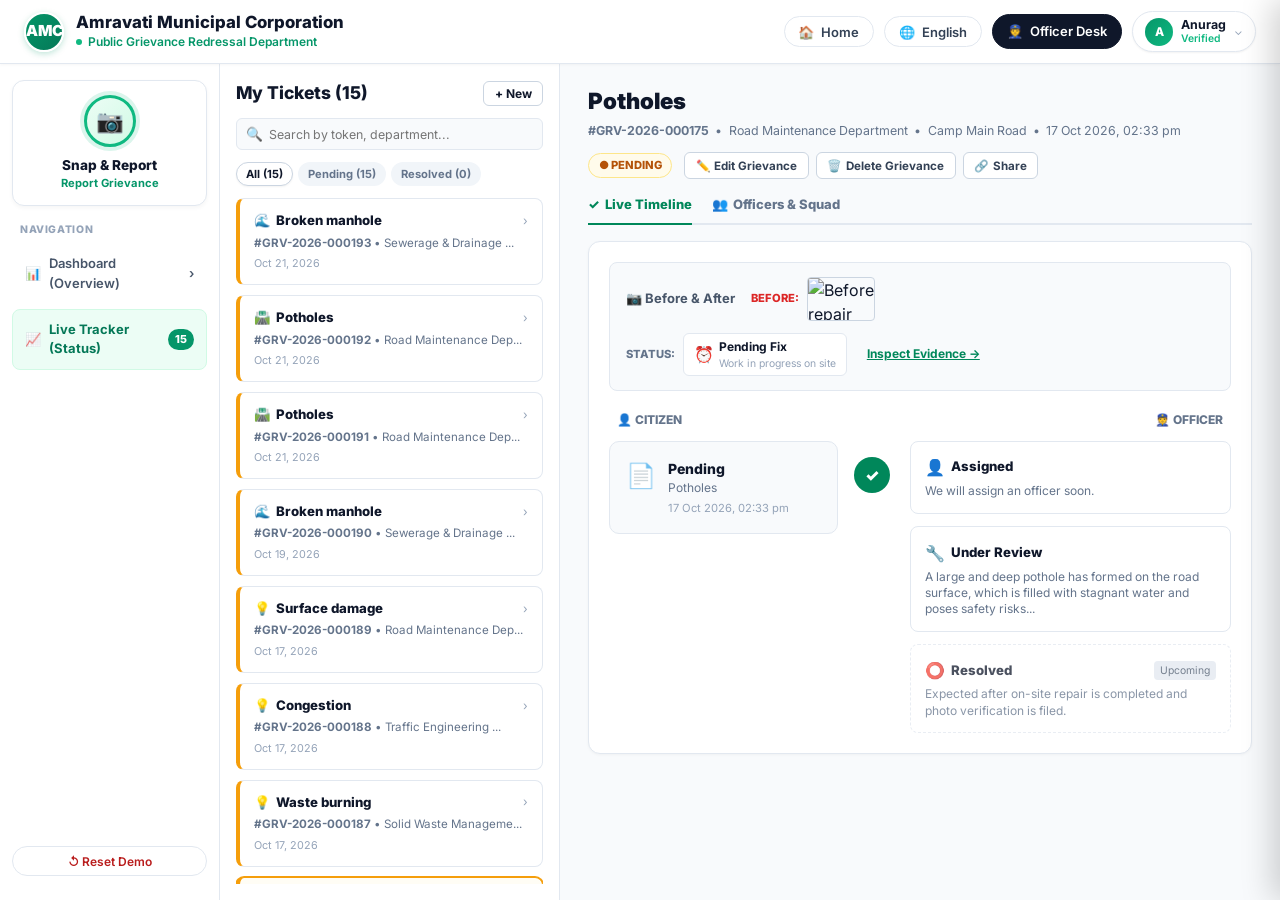
==== index.html @ c96cbea6 "fix" ====
<!DOCTYPE html>
<html lang="en">
<head>
  <meta charset="UTF-8" />
  <meta name="viewport" content="width=device-width, initial-scale=1.0" />
  <title>Amravati Municipal Corporation • Public Grievance Redressal Department</title>
  <meta name="description" content="Official Civic Grievance Redressal Portal for Amravati Municipal Corporation (AMC). File complaints, track status on live GIS map." />

  <!-- Fonts with Marathi Devanagari support -->
  <link rel="preconnect" href="https://fonts.googleapis.com" />
  <link rel="preconnect" href="https://fonts.gstatic.com" crossorigin />
  <link href="https://fonts.googleapis.com/css2?family=Inter:wght@400;500;600;700;800;900&family=Mukta:wght@400;500;600;700;800&family=Noto+Sans+Devanagari:wght@400;500;600;700&display=swap" rel="stylesheet" />

  <!-- Leaflet GIS Map CSS -->
  <link rel="stylesheet" href="https://unpkg.com/leaflet@1.9.4/dist/leaflet.css" />

  <!-- App Styles -->
  <link rel="stylesheet" href="css/style.css" />
  <link rel="stylesheet" href="css/components.css" />
</head>
<body>

  <!-- Toast Notification Shelf -->
  <div id="toast-shelf"></div>

  <!-- ====================================================================
       1. Top Header
       ==================================================================== -->
  <header class="amc-header">
    <div class="amc-brand">
      <div class="amc-logo-circle">AMC</div>
      <div class="amc-titles">
        <h1 data-i18n="portalTitle">Amravati Municipal Corporation</h1>
        <p>
          <span style="display: inline-block; width: 6px; height: 6px; border-radius: 50%; background: #10b981;"></span>
          <span data-i18n="portalSubtitle">Public Grievance Redressal Department</span>
        </p>
      </div>
    </div>

    <div class="amc-header-actions">
      <button type="button" id="header-home-btn" class="pill-btn pill-btn-home">
        <span>🏠</span>
        <span data-i18n="homeBtn">Home</span>
      </button>

      <button type="button" id="lang-toggle-btn" class="pill-btn pill-btn-lang">
        <span>🌐</span>
        <span id="lang-btn-text">English</span>
      </button>

      <a href="admin.html" class="pill-btn pill-btn-login" title="Switch to Municipal Officer Desk">
        <span>👮</span>
        <span>Officer Desk</span>
      </a>

      <!-- Logged in Citizen Profile Pill & Dropdown -->
      <div class="user-profile-wrapper">
        <div class="user-profile-badge" id="citizen-profile-badge" title="Citizen Account">
          <div class="user-avatar-circle" id="citizen-avatar">👤</div>
          <div style="text-align: left; line-height: 1.15;">
            <div style="font-weight: 700; font-size: 0.775rem;" id="citizen-badge-name">Anurag</div>
            <div style="font-size: 0.65rem; color: #10b981; font-weight: 600;" id="citizen-badge-status">Verified</div>
          </div>
          <span style="font-size: 0.7rem; color: #94a3b8;" id="citizen-badge-chevron">⌄</span>
        </div>

        <!-- Floating Dropdown Menu -->
        <div class="profile-dropdown-menu" id="citizen-profile-dropdown">
          <div class="profile-dropdown-header">
            <div class="user-avatar-circle" id="citizen-drop-avatar" style="width: 36px; height: 36px; font-size: 0.95rem;">👤</div>
            <div style="display: flex; flex-direction: column; gap: 0.15rem; overflow: hidden;">
              <div style="font-weight: 800; font-size: 0.875rem; color: #0f172a; white-space: nowrap; overflow: hidden; text-overflow: ellipsis;" id="citizen-drop-name">Anurag</div>
              <div style="font-size: 0.725rem; color: #64748b;" id="citizen-drop-phone">+91 8459741554</div>
              <div style="display: inline-flex; align-items: center; gap: 0.25rem; font-size: 0.65rem; font-weight: 700; color: #059669;">
                <span style="display: inline-block; width: 5px; height: 5px; border-radius: 50%; background: #10b981;"></span>
                <span id="citizen-drop-badge">Verified Citizen • Ward 1</span>
              </div>
            </div>
          </div>
          <div class="profile-dropdown-body">
            <button type="button" class="dropdown-item-btn" id="citizen-drop-tickets-btn">
              <span>📋</span>
              <span>My Grievance Tickets</span>
            </button>
            <button type="button" class="dropdown-item-btn" id="citizen-drop-report-btn">
              <span>📷</span>
              <span>Report New Grievance</span>
            </button>
            <button type="button" class="dropdown-item-btn danger" id="citizen-logout-btn">
              <span>🚪</span>
              <span>Logout</span>
            </button>
          </div>
        </div>
      </div>
    </div>
  </header>

  <!-- ====================================================================
       2. Dashboard Layout (Sidebar + Main Content)
       ==================================================================== -->
  <div class="dashboard-layout">
    
    <!-- Left Sidebar -->
    <aside class="dashboard-sidebar">
      
      <!-- Snap & Report Action Button (Opens 3-Step Wizard) -->
      <div id="sidebar-snap-report-btn" class="snap-report-card">
        <div class="camera-circle-btn">
          <span>📷</span>
        </div>
        <div class="snap-title" data-i18n="snapTitle">Snap & Report</div>
        <div class="snap-subtitle" data-i18n="snapSubtitle">Report Grievance</div>
      </div>

      <!-- Navigation Menu -->
      <div class="sidebar-nav-section">
        <span class="nav-section-label" data-i18n="navLabel">NAVIGATION</span>
        
        <div id="nav-btn-dashboard" class="nav-item">
          <div class="nav-item-left">
            <span>📊</span>
            <span data-i18n="navDashboard">Dashboard (Overview)</span>
          </div>
          <span>›</span>
        </div>

        <div id="nav-btn-tracker" class="nav-item active">
          <div class="nav-item-left">
            <span>📈</span>
            <span data-i18n="navTracker">Live Tracker (Status)</span>
          </div>
          <span id="nav-tracker-badge" class="nav-badge">30</span>
        </div>
      </div>

      <!-- Reset Demo Shortcut -->
      <div style="margin-top: auto; padding: 0.5rem 0;">
        <button type="button" id="sidebar-reset-demo-btn" class="pill-btn" style="width: 100%; justify-content: center; font-size: 0.75rem; color: #b91c1c;">
          ↺ Reset Demo
        </button>
      </div>

    </aside>

    <!-- Main Content Area -->
    <main class="view-container" style="padding: 0; background: #f8fafc; flex: 1; overflow: hidden; display: flex; flex-direction: column;">

      <!-- ==============================================================
           VIEW 1: DASHBOARD (OVERVIEW) - GIS MAP & CAROUSEL (SCREENSHOT 1)
           ============================================================== -->
      <div id="view-dashboard" style="display: none; flex-direction: column; flex: 1; height: 100%; gap: 0.75rem; padding: 0.85rem 1.25rem; overflow: hidden;">
        
        <!-- Top 4 KPI Summary Cards -->
        <div class="kpi-row">
          <div class="kpi-summary-card kpi-border-blue">
            <div>
              <div class="kpi-label" data-i18n="kpiTotal">TOTAL COMPLAINTS</div>
              <div id="kpi-disp-total" class="kpi-number kpi-num-blue">193</div>
              <div class="kpi-subtext">All logged issues</div>
            </div>
            <div class="kpi-icon-square kpi-icon-blue">📄</div>
          </div>

          <div class="kpi-summary-card kpi-border-orange">
            <div>
              <div class="kpi-label" data-i18n="kpiPending">PENDING</div>
              <div id="kpi-disp-pending" class="kpi-number kpi-num-orange">193</div>
              <div class="kpi-subtext">Awaiting action</div>
            </div>
            <div class="kpi-icon-square kpi-icon-orange">⏰</div>
          </div>

          <div class="kpi-summary-card kpi-border-purple">
            <div>
              <div class="kpi-label" data-i18n="kpiProgress">IN PROGRESS</div>
              <div id="kpi-disp-progress" class="kpi-number kpi-num-purple">0</div>
              <div class="kpi-subtext">Under resolution</div>
            </div>
            <div class="kpi-icon-square kpi-icon-purple">⚡</div>
          </div>

          <div class="kpi-summary-card kpi-border-green">
            <div>
              <div class="kpi-label" data-i18n="kpiResolved">RESOLVED</div>
              <div id="kpi-disp-resolved" class="kpi-number kpi-num-green">0</div>
              <div class="kpi-subtext">Closed & verified</div>
            </div>
            <div class="kpi-icon-square kpi-icon-green">✓</div>
          </div>
        </div>

        <!-- Map Viewport Canvas with Overlays -->
        <div class="map-canvas-container">
          <div id="amravati-map"></div>

          <div class="map-top-overlay">
            <div class="map-filters-left">
              <select id="map-ward-select" class="ward-filter-select">
                <option value="">● All Wards</option>
              </select>
              <button type="button" class="filter-pill active" data-filter="all">All</button>
              <button type="button" class="filter-pill" data-filter="dirty"><span class="dot-red"></span> Dirty</button>
              <button type="button" class="filter-pill" data-filter="cleaned"><span class="dot-green"></span> Cleaned</button>
            </div>
            <div>
              <button type="button" id="map-report-btn" class="btn-report-grievance">
                <span>+</span>
                <span data-i18n="reportGrievanceBtn">Report Grievance</span>
              </button>
            </div>
          </div>

          <div id="map-bottom-cards" class="map-bottom-cards-wrapper"></div>
        </div>

      </div>

      <!-- ==============================================================
           VIEW 2: LIVE TRACKER (STATUS) - EXACT MATCHING SCREENSHOT 3
           ============================================================== -->
      <div id="view-tracker" style="display: flex; height: 100%; width: 100%;">
        
        <div class="track-page-container">
          
          <!-- Left Column: My Tickets (30) -->
          <div class="track-tickets-sidebar">
            
            <div class="tickets-header-row">
              <h3 id="my-tickets-title">My Tickets (30)</h3>
              <button type="button" id="tickets-new-btn" class="btn-new-ticket">+ New</button>
            </div>

            <div style="position: relative;">
              <span style="position: absolute; left: 0.65rem; top: 50%; transform: translateY(-50%); color: #94a3b8; font-size: 0.85rem;">🔍</span>
              <input type="text" id="tickets-search-input" class="tickets-search-input" placeholder="Search by token, department..." />
            </div>

            <div class="tickets-pills-row">
              <button type="button" class="ticket-tab-pill active" data-tab="all">All (30)</button>
              <button type="button" class="ticket-tab-pill" data-tab="pending">Pending (30)</button>
              <button type="button" class="ticket-tab-pill" data-tab="resolved">Resolved (0)</button>
            </div>

            <div id="tickets-scroll-container" class="tickets-scroll-list">
              <!-- Dynamically populated ticket rows with amber stripe -->
            </div>

          </div>

          <!-- Right Area: Selected Ticket Detail & Two-Column Stepper -->
          <div class="track-ticket-detail-pane">
            
            <!-- Top Bar: Title & Action Buttons -->
            <div class="ticket-detail-top-bar">
              <div class="ticket-title-group">
                <h2 id="detail-ticket-title">Potholes</h2>
                <div class="meta-line">
                  <strong id="detail-ticket-token">#GRV-2026-000175</strong>
                  <span>•</span>
                  <span id="detail-ticket-dept">Road Maintenance Department</span>
                  <span>•</span>
                  <span id="detail-ticket-location">Camp Main Road</span>
                  <span>•</span>
                  <span id="detail-ticket-date">17 Oct 2026, 02:33 pm</span>
                </div>
              </div>

              <div style="display: flex; align-items: center; gap: 0.75rem;">
                <span class="status-tag-pending">● PENDING</span>
                
                <div class="ticket-action-btns">
                  <button type="button" id="btn-edit-grievance" class="btn-edit-grv">
                    <span>✏️</span>
                    <span>Edit Grievance</span>
                  </button>

                  <button type="button" id="btn-delete-grievance" class="btn-delete-grv">
                    <span>🗑️</span>
                    <span>Delete Grievance</span>
                  </button>

                  <button type="button" id="btn-share-grievance" class="btn-share-grv">
                    <span>🔗</span>
                    <span>Share</span>
                  </button>
                </div>
              </div>
            </div>

            <!-- Sub tabs: Live Timeline / Officers & Squad -->
            <div class="ticket-sub-tabs">
              <div class="sub-tab-item active">
                <span>✓</span>
                <span>Live Timeline</span>
              </div>
              <div class="sub-tab-item">
                <span>👥</span>
                <span>Officers & Squad</span>
              </div>
            </div>

            <!-- Detail Main Card -->
            <div class="ticket-timeline-card">
              
              <!-- Before & After Section -->
              <div class="before-after-box">
                <div class="ba-left-thumb">
                  <span style="font-size: 0.8125rem; font-weight: 700; color: #475569;">📷 Before & After</span>
                  <div style="display: flex; align-items: center; gap: 0.5rem; margin-left: 1rem;">
                    <span style="font-size: 0.7rem; font-weight: 800; color: #dc2626;">BEFORE:</span>
                    <img id="detail-before-img" src="https://images.unsplash.com/photo-1515162816999-a0c47dc192f7?w=500" alt="Before repair" />
                  </div>
                </div>

                <div style="display: flex; align-items: center; gap: 1.25rem;">
                  <div style="display: flex; align-items: center; gap: 0.5rem;">
                    <span style="font-size: 0.7rem; font-weight: 800; color: #64748b;">STATUS:</span>
                    <div class="ba-status-tag">
                      <span style="color: #f59e0b;">⏰</span>
                      <div>
                        <div style="font-weight: 700; font-size: 0.75rem;">Pending Fix</div>
                        <div style="font-size: 0.65rem; color: #94a3b8;">Work in progress on site</div>
                      </div>
                    </div>
                  </div>

                  <a href="#" class="ba-inspect-link">Inspect Evidence →</a>
                </div>
              </div>

              <!-- Two-Column Flow (Citizen vs Officer) -->
              <div class="timeline-two-column-flow">
                
                <div class="timeline-flow-header-roles">
                  <span>👤 Citizen</span>
                  <span>👮 Officer</span>
                </div>

                <div class="flow-grid-container">
                  
                  <!-- Citizen Side Step 1 -->
                  <div class="flow-citizen-card">
                    <span style="font-size: 1.5rem; color: #00875a;">📄</span>
                    <div>
                      <div style="font-weight: 800; font-size: 0.875rem; color: #0f172a;">Pending</div>
                      <div style="font-size: 0.75rem; color: #64748b;" id="flow-card-defect">Potholes</div>
                      <div style="font-size: 0.7rem; color: #94a3b8; margin-top: 0.2rem;" id="flow-card-date">17 Oct 2026, 02:33 pm</div>
                    </div>
                  </div>

                  <!-- Central Connector Node -->
                  <div class="flow-node-center">✓</div>

                  <!-- Officer Side Steps 2, 3, 4 -->
                  <div class="flow-officer-steps">
                    
                    <div class="officer-step-item">
                      <div style="display: flex; align-items: center; gap: 0.4rem;">
                        <span style="font-size: 1rem; color: #2563eb;">👤</span>
                        <h5>Assigned</h5>
                      </div>
                      <p>We will assign an officer soon.</p>
                    </div>

                    <div class="officer-step-item">
                      <div style="display: flex; align-items: center; gap: 0.4rem;">
                        <span style="font-size: 1rem; color: #f59e0b;">🔧</span>
                        <h5>Under Review</h5>
                      </div>
                      <p>A large and deep pothole has formed on the road surface, which is filled with stagnant water and poses safety risks...</p>
                    </div>

                    <div class="officer-step-item" style="border-style: dashed; opacity: 0.75;">
                      <div style="display: flex; align-items: center; justify-content: space-between;">
                        <div style="display: flex; align-items: center; gap: 0.4rem;">
                          <span style="font-size: 1rem; color: #94a3b8;">⭕</span>
                          <h5>Resolved</h5>
                        </div>
                        <span style="font-size: 0.65rem; background: #e2e8f0; color: #475569; padding: 0.1rem 0.4rem; border-radius: 4px;">Upcoming</span>
                      </div>
                      <p>Expected after on-site repair is completed and photo verification is filed.</p>
                    </div>

                  </div>

                </div>

              </div>

            </div>

          </div>

        </div>

      </div>

    </main>

  </div>

  <!-- ====================================================================
       3. Three-Step Report Grievance Wizard Modal (Images 3, 4, 5)
       ==================================================================== -->
  <div id="report-modal" class="slideover-backdrop">
    <div class="admin-login-card" style="margin: auto; max-width: 540px; background: #ffffff;">
      
      <!-- Wizard Top Header with Stepper Nodes -->
      <div class="wizard-stepper-header">
        <div class="wizard-step-indicator active" id="wizard-ind-1">
          <div class="step-node-badge">1</div>
          <div class="step-node-label">Evidence</div>
        </div>
        <div class="wizard-step-line" id="wizard-line-1"></div>

        <div class="wizard-step-indicator" id="wizard-ind-2">
          <div class="step-node-badge">2</div>
          <div class="step-node-label">Details</div>
        </div>
        <div class="wizard-step-line" id="wizard-line-2"></div>

        <div class="wizard-step-indicator" id="wizard-ind-3">
          <div class="step-node-badge">3</div>
          <div class="step-node-label">Citizen</div>
        </div>

        <button type="button" id="wizard-close-btn" class="pill-btn" style="padding: 0.2rem 0.5rem; margin-left: 1rem;">✕</button>
      </div>

      <!-- STEP 1: EVIDENCE PHOTOS (OPTIONAL) -->
      <div id="wizard-step-1" style="display: flex; flex-direction: column;">
        <div class="wizard-dropzone-box" id="wizard-dropzone">
          <div class="dropzone-camera-icon">📷</div>
          <h4 style="font-size: 0.95rem; font-weight: 800; color: #0f172a; margin-bottom: 0.25rem;">
            Evidence Photos (Optional)
          </h4>
          <p style="font-size: 0.775rem; color: #64748b;">
            Take a photo or upload evidence for faster municipal resolution
          </p>
          <input type="file" id="wizard-photo-input" accept="image/*" style="display: none;" />
          <button type="button" id="wizard-upload-btn" class="btn-wizard-action">
            <span>📷</span>
            <span>Take Photo or Upload</span>
          </button>
          <div id="wizard-photo-preview" style="display: none; margin-top: 0.75rem;">
            <img id="wizard-preview-img" src="" style="width: 120px; height: 80px; object-fit: cover; border-radius: 8px; border: 1px solid #cbd5e1;" alt="Preview" />
          </div>
        </div>

        <div class="wizard-footer-nav">
          <span style="font-size: 0.75rem; color: #94a3b8;">Max 5MB • JPG, PNG</span>
          <button type="button" id="wizard-to-step2-btn" class="pill-btn" style="background: #00875a; color: #ffffff; border-color: #00875a; font-weight: 700;">
            Next: Details →
          </button>
        </div>
      </div>

      <!-- STEP 2: GRIEVANCE DETAILS -->
      <div id="wizard-step-2" style="display: none; flex-direction: column;">
        <div class="wizard-form-body">
          
          <div class="wizard-field-group">
            <label class="wizard-field-label">Department <span>*</span></label>
            <select id="wiz-dept-select" class="wizard-select" required>
              <option value="Road Maintenance Department">Road Maintenance Department</option>
              <option value="Sewerage & Drainage Department">Sewerage & Drainage Department</option>
              <option value="Street Lighting Department">Street Lighting Department</option>
              <option value="Traffic Engineering Department">Traffic Engineering Department</option>
              <option value="Solid Waste Management Department">Solid Waste Management Department</option>
              <option value="Water Supply Department">Water Supply Department</option>
            </select>
          </div>

          <div class="wizard-field-group">
            <label class="wizard-field-label">Defect Type <span>*</span></label>
            <select id="wiz-defect-select" class="wizard-select" required>
              <option value="Potholes">Potholes</option>
              <option value="Broken manhole">Broken manhole</option>
              <option value="Surface damage">Surface damage</option>
              <option value="Light not working">Light not working</option>
              <option value="Sewer blockage">Sewer blockage</option>
              <option value="Waste burning">Waste burning</option>
            </select>
          </div>

          <div class="wizard-field-group">
            <div class="wizard-field-header-row">
              <label class="wizard-field-label">Road Name / Landmark <span>*</span></label>
              <button type="button" id="wiz-locate-me-btn" class="btn-label-action">📍 Locate Me</button>
            </div>
            <input type="text" id="wiz-landmark-input" class="wizard-input" value="Camp Main Road, Amravati" placeholder="e.g. Near Bus Stand, Camp Main Road" required />
          </div>

          <div class="wizard-field-group">
            <div class="wizard-field-header-row">
              <label class="wizard-field-label">Grievance Description <span>*</span></label>
              <button type="button" id="wiz-voice-btn" class="btn-label-action">🎤 Voice</button>
            </div>
            <textarea id="wiz-desc-input" class="wizard-textarea" placeholder="Provide accurate details..." required>A large pothole has formed on the road surface, which is filled with stagnant water and poses safety risks for two-wheelers.</textarea>
            <div style="text-align: right; font-size: 0.65rem; color: #94a3b8;" id="wiz-char-counter">142 / 1000</div>
          </div>

        </div>

        <div class="wizard-footer-nav">
          <button type="button" id="wizard-back-to-step1" class="pill-btn">← Back</button>
          <button type="button" id="wizard-to-step3-btn" class="pill-btn" style="background: #00875a; color: #ffffff; border-color: #00875a; font-weight: 700;">
            Next: Review →
          </button>
        </div>
      </div>

      <!-- STEP 3: CITIZEN INFORMATION & SUBMIT -->
      <div id="wizard-step-3" style="display: none; flex-direction: column;">
        <div class="wizard-form-body">
          
          <div class="wizard-summary-banner">
            <div style="font-weight: 800; color: #00875a;" id="wiz-summary-dept">Road Maintenance Department</div>
            <div style="font-size: 0.775rem; color: #0f172a;" id="wiz-summary-defect">Defect: Potholes</div>
            <div style="font-size: 0.725rem; color: #64748b;" id="wiz-summary-loc">📍 Camp Main Road, Amravati</div>
          </div>

          <div class="wizard-field-group">
            <label class="wizard-field-label">Citizen Name <span>*</span></label>
            <input type="text" id="wiz-citizen-name" class="wizard-input" value="Anurag" required />
          </div>

          <div class="wizard-field-group">
            <label class="wizard-field-label">Mobile Number <span>*</span></label>
            <input type="tel" id="wiz-citizen-phone" class="wizard-input" value="8459741554" maxlength="10" required />
          </div>

          <div style="font-size: 0.725rem; color: #64748b; background: #f8fafc; border: 1px solid #e2e8f0; border-radius: 8px; padding: 0.65rem;">
            🔒 By submitting, you agree to receive SMS redressal status notifications from Amravati Municipal Corporation.
          </div>

        </div>

        <div class="wizard-footer-nav">
          <button type="button" id="wizard-back-to-step2" class="pill-btn">← Back</button>
          <button type="button" id="wizard-final-submit-btn" class="pill-btn" style="background: #00875a; color: #ffffff; border-color: #00875a; font-weight: 700;">
            Submit Grievance ✓
          </button>
        </div>
      </div>

    </div>
  </div>

  <!-- ====================================================================
       Citizen Login & Verification Modal (Allows any user to register/login)
       ==================================================================== -->
  <div id="citizen-login-modal" class="slideover-backdrop">
    <div class="admin-login-card" style="margin: auto; max-width: 440px;">
      
      <!-- Login Header -->
      <div style="background: linear-gradient(135deg, #059669 0%, #047857 100%); padding: 1.5rem; color: #ffffff; display: flex; align-items: center; justify-content: space-between;">
        <div style="display: flex; align-items: center; gap: 0.75rem;">
          <div style="width: 38px; height: 38px; border-radius: 50%; background: rgba(255,255,255,0.2); display: flex; align-items: center; justify-content: center; font-size: 1.1rem;">
            👤
          </div>
          <div>
            <h3 style="font-size: 1.05rem; font-weight: 800; line-height: 1.2;">Citizen Sign In / Registration</h3>
            <p style="font-size: 0.75rem; color: #a7f3d0;">Amravati Municipal Grievance Redressal</p>
          </div>
        </div>
        <button type="button" id="citizen-login-modal-close" class="pill-btn" style="background: rgba(255,255,255,0.15); border-color: rgba(255,255,255,0.3); color: #ffffff; padding: 0.2rem 0.5rem;">✕</button>
      </div>

      <form id="citizen-login-form" style="padding: 1.5rem; display: flex; flex-direction: column; gap: 1rem;">
        
        <!-- Quick Fill Helper Buttons -->
        <div style="display: flex; gap: 0.5rem; flex-wrap: wrap;">
          <button type="button" id="citizen-quickfill-anurag" class="pill-btn" style="font-size: 0.7rem; padding: 0.25rem 0.6rem; background: #ecfdf5; border-color: #a7f3d0; color: #047857; font-weight: 700;">
            👤 Anurag (8459741554)
          </button>
          <button type="button" id="citizen-quickfill-pooja" class="pill-btn" style="font-size: 0.7rem; padding: 0.25rem 0.6rem; background: #eff6ff; border-color: #bfdbfe; color: #1d4ed8; font-weight: 700;">
            ✨ New: Pooja Sharma
          </button>
          <button type="button" id="citizen-quickfill-clear" class="pill-btn" style="font-size: 0.7rem; padding: 0.25rem 0.6rem; color: #64748b;">
            Clear
          </button>
        </div>

        <div>
          <label style="font-size: 0.75rem; font-weight: 700; color: #334155;">FULL NAME *</label>
          <input type="text" id="citizen-login-input-name" class="wizard-input" style="margin-top: 0.35rem;" placeholder="e.g. Anurag, Pooja Sharma, Rahul Deshmukh" value="Anurag" required />
        </div>

        <div>
          <label style="font-size: 0.75rem; font-weight: 700; color: #334155;">MOBILE NUMBER *</label>
          <input type="tel" id="citizen-login-input-phone" class="wizard-input" style="margin-top: 0.35rem;" placeholder="10-digit mobile number" value="8459741554" maxlength="10" required />
        </div>

        <div style="background: #f8fafc; border: 1px solid #e2e8f0; border-radius: 8px; padding: 0.75rem; display: flex; flex-direction: column; gap: 0.35rem;">
          <div style="display: flex; align-items: center; justify-content: space-between;">
            <span style="font-size: 0.725rem; font-weight: 700; color: #475569;">SIMULATED OTP *</span>
            <span style="font-size: 0.7rem; color: #059669; font-weight: 700;">Demo Auto-Filled</span>
          </div>
          <input type="text" id="citizen-login-input-otp" class="wizard-input" value="123456" maxlength="6" style="text-align: center; letter-spacing: 0.3em; font-weight: 800; font-size: 1rem;" required />
        </div>

        <div style="display: flex; justify-content: flex-end; gap: 0.65rem; margin-top: 0.5rem;">
          <button type="button" id="citizen-login-modal-cancel" class="pill-btn">Cancel</button>
          <button type="submit" class="pill-btn" style="background: #00875a; color: #ffffff; border-color: #00875a; font-weight: 700;">
            Verify & Sign In →
          </button>
        </div>
      </form>

    </div>
  </div>

  <!-- ====================================================================
       Citizen Dashboard Slide-Over Dossier Drawer (Exact Replica of User Reference)
       ==================================================================== -->
  <div id="citizen-dossier-backdrop" class="cd-backdrop"></div>
  
  <aside id="citizen-dossier-drawer" class="citizen-dossier-drawer" aria-label="Grievance dossier drawer">
    
    <!-- Top Action & Navigation Header -->
    <div class="cd-drawer-header">
      <div style="display: flex; align-items: center; gap: 0.5rem;">
        <span id="cd-grievance-no" class="cd-badge-id">GRV-2026-000201</span>
        <span id="cd-status-badge" class="cd-badge-status">● Pending</span>
      </div>

      <div style="display: flex; align-items: center; gap: 0.4rem;">
        <div class="cd-nav-arrows-group">
          <button type="button" id="cd-btn-prev" class="cd-icon-btn" title="Previous grievance">‹</button>
          <button type="button" id="cd-btn-next" class="cd-icon-btn" title="Next grievance">›</button>
        </div>
        <button type="button" id="cd-btn-share" class="cd-icon-btn" title="Share grievance">
          <svg style="width: 14px; height: 14px;" fill="none" viewBox="0 0 24 24" stroke="currentColor" stroke-width="2">
            <path stroke-linecap="round" stroke-linejoin="round" d="M8.684 13.342C8.886 12.938 9 12.482 9 12c0-.482-.114-.938-.316-1.342m0 2.684a3 3 0 110-2.684m0 2.684l6.632 3.316m-6.632-6l6.632-3.316m0 0a3 3 0 105.367-2.684 3 3 0 00-5.367 2.684zm0 9.316a3 3 0 105.368 2.684 3 3 0 00-5.368-2.684z" />
          </svg>
        </button>
        <button type="button" id="cd-btn-close" class="cd-close-btn" title="Close drawer">✕</button>
      </div>
    </div>

    <!-- Scrollable Drawer Content -->
    <div class="cd-drawer-body">
      
      <!-- Issue Title & SLA Track -->
      <div style="margin-bottom: 0.75rem;">
        <h3 id="cd-issue-title" class="cd-title">Light not working</h3>
        <div class="cd-sla-banner">
          <span style="color: #ea580c;">🕒</span>
          <span id="cd-sla-text" style="font-size: 0.8rem; font-weight: 700; color: #475569;">SLA Target: 24h</span>
          <span style="color: #cbd5e1;">•</span>
          <span id="cd-sla-status" style="font-size: 0.8rem; font-weight: 800; color: #059669;">100% On Track</span>
        </div>
      </div>

      <!-- Before & After Interactive Slider (Matching User Reference Component) -->
      <div id="cd-slider-box" class="cd-slider-container" role="region" aria-label="Before and after comparison slider" style="height: 240px; margin-bottom: 1.25rem;">
        <!-- 1. Background Layer (After Image OR Smart Municipal In-Progress Pane) -->
        <div id="cd-slider-after-content" style="position: absolute; inset: 0; width: 100%; height: 100%; overflow: hidden;">
          <!-- Injected dynamically -->
        </div>

        <!-- 2. Foreground Layer (Before Image with dynamic clip-path) -->
        <div id="cd-foreground-layer" style="position: absolute; inset: 0; overflow: hidden; pointer-events: none; user-select: none; clip-path: inset(0 50% 0 0);">
          <img id="cd-slider-before-img" src="" alt="Before comparison" style="width: 100%; height: 100%; object-fit: cover; user-select: none; pointer-events: none;" draggable="false" />
          <span style="position: absolute; top: 10px; left: 10px; padding: 2px 9px; border-radius: 9999px; background: rgba(225, 29, 72, 0.95); color: #ffffff; font-size: 10px; font-weight: 900; letter-spacing: 0.025em; box-shadow: 0 4px 6px rgba(0,0,0,0.3); pointer-events: none; z-index: 10;">
            Before
          </span>
        </div>

        <!-- 3. Divider Line & Draggable Pill Handle (↔) -->
        <div id="cd-divider-line" style="position: absolute; top: 0; bottom: 0; left: 50%; margin-left: -1px; width: 2px; background: #ffffff; box-shadow: 0 0 10px rgba(0,0,0,0.5); display: flex; align-items: center; justify-content: center; pointer-events: none; z-index: 20;">
          <div id="cd-handle-button" role="slider" aria-label="Comparison slider position" aria-valuemin="0" aria-valuemax="100" aria-valuenow="50" style="width: 28px; height: 28px; border-radius: 50%; background: #ffffff; border: 2px solid #10b981; color: #059669; display: flex; align-items: center; justify-content: center; box-shadow: 0 4px 10px rgba(0,0,0,0.3); font-size: 11px; font-weight: 900; pointer-events: auto; cursor: ew-resize;">
            ↔
          </div>
        </div>
      </div>

      <!-- Resolution Timeline Card (Exact Screenshot Match) -->
      <div class="cd-timeline-card">
        <div class="cd-timeline-card-header">
          <div style="display: flex; align-items: center; gap: 0.4rem; font-size: 0.75rem; font-weight: 800; color: #0f172a; text-transform: uppercase; letter-spacing: 0.04em;">
            <span style="color: #059669;">✨</span>
            <span>RESOLUTION TIMELINE</span>
          </div>
          <span id="cd-timeline-progress-badge" class="cd-progress-pill">2/4 In Progress</span>
        </div>

        <!-- Vertical 4-Stage Stepper -->
        <div id="cd-timeline-steps-container" class="cd-timeline-vertical">
          <!-- Populated dynamically via js/citizen.js -->
        </div>
      </div>

    </div>

    <!-- Footer Action Bar -->
    <div class="cd-drawer-footer">
      <button type="button" id="cd-btn-vote" class="cd-footer-btn-vote">
        <span>✓</span>
        <span id="cd-vote-label">0 Votes</span>
      </button>

      <button type="button" id="cd-btn-back" class="cd-footer-btn-back">
        Back
      </button>

      <button type="button" id="cd-btn-report-similar" class="cd-footer-btn-report">
        <span>Report Similar Issue</span>
        <span>›</span>
      </button>
    </div>

  </aside>

  <!-- Leaflet GIS Map JS -->
  <script src="https://unpkg.com/leaflet@1.9.4/dist/leaflet.js"></script>
  <!-- Citizen App Engine -->
  <script type="module" src="js/citizen.js"></script>
</body>
</html>
---- css/style.css ----
/* ==========================================================================
   NTIS Civic Grievance Redressal System - Amravati Municipal Corporation
   Pure Vanilla CSS Design System & Global Styles
   ========================================================================== */

:root {
  /* Municipal Navy & Civic Header Tones */
  --bg-header: #4b70a6;
  --bg-header-dark: #3b5b88;
  --user-card-from: #243b7c;
  --user-card-to: #0c1b48;

  /* Accent Emerald (Civic Redressal & Action) */
  --emerald-700: #047857;
  --emerald-600: #059669;
  --emerald-500: #10b981;
  --emerald-400: #34d399;
  --emerald-100: #d1fae5;
  --emerald-50: #ecfdf5;

  /* Neutral Surface Palette */
  --bg-body: #f8fafc;
  --bg-card: #ffffff;
  --bg-card-muted: #f1f5f9;
  --border-color: #e2e8f0;
  --border-color-dark: #cbd5e1;

  /* Text Colors */
  --text-main: #0f172a;
  --text-muted: #64748b;
  --text-subtle: #94a3b8;
  --text-white: #ffffff;

  /* Status Colors */
  --status-pending-bg: #fffbeb;
  --status-pending-text: #b45309;
  --status-pending-border: #fde68a;

  --status-assigned-bg: #eff6ff;
  --status-assigned-text: #1d4ed8;
  --status-assigned-border: #bfdbfe;

  --status-progress-bg: #f5f3ff;
  --status-progress-text: #6d28d9;
  --status-progress-border: #ddd6fe;

  --status-resolved-bg: #ecfdf5;
  --status-resolved-text: #047857;
  --status-resolved-border: #a7f3d0;

  --status-escalated-bg: #fef2f2;
  --status-escalated-text: #b91c1c;
  --status-escalated-border: #fecaca;

  /* Typography */
  --font-family: 'Inter', -apple-system, BlinkMacSystemFont, 'Segoe UI', Roboto, 'Noto Sans Devanagari', 'Mukta', sans-serif;
  --radius-sm: 6px;
  --radius-md: 10px;
  --radius-lg: 16px;
  --radius-full: 9999px;

  /* Shadows */
  --shadow-sm: 0 1px 2px 0 rgb(0 0 0 / 0.05);
  --shadow-md: 0 4px 6px -1px rgb(0 0 0 / 0.08), 0 2px 4px -2px rgb(0 0 0 / 0.06);
  --shadow-lg: 0 10px 15px -3px rgb(0 0 0 / 0.08), 0 4px 6px -4px rgb(0 0 0 / 0.04);
  --shadow-xl: 0 20px 25px -5px rgb(0 0 0 / 0.1), 0 8px 10px -6px rgb(0 0 0 / 0.06);
}

*, *::before, *::after {
  box-sizing: border-box;
  margin: 0;
  padding: 0;
}

body {
  font-family: var(--font-family);
  background-color: var(--bg-body);
  color: var(--text-main);
  height: 100vh;
  display: flex;
  flex-direction: column;
  overflow: hidden;
  line-height: 1.5;
  -webkit-font-smoothing: antialiased;
}

a {
  color: inherit;
  text-decoration: none;
}

button, input, select, textarea {
  font-family: inherit;
  font-size: 0.875rem;
}

/* ==========================================================================
   Global Layout Containers
   ========================================================================== */
.app-layout {
  display: flex;
  flex: 1;
  height: calc(100vh - 64px);
  overflow: hidden;
}

.main-viewport {
  flex: 1;
  display: flex;
  flex-direction: column;
  overflow-y: auto;
  background: var(--bg-body);
  position: relative;
}

/* ==========================================================================
   Tactile 3D Circular Camera Shutter Button (Sidebar Top)
   ========================================================================== */
.snap-shutter-wrapper {
  display: flex;
  flex-direction: column;
  align-items: center;
  text-align: center;
  padding: 0.5rem 0 0.85rem;
  cursor: pointer;
  border-bottom: 1px solid var(--border-color);
  margin-bottom: 0.75rem;
  transition: transform 0.2s cubic-bezier(0.16, 1, 0.3, 1);
}

.snap-shutter-wrapper:hover {
  transform: translateY(-2px);
}

.concentric-shutter {
  position: relative;
  width: 58px;
  height: 58px;
  border-radius: 50%;
  background: linear-gradient(135deg, var(--emerald-50) 0%, var(--emerald-100) 100%);
  border: 3px solid var(--emerald-500);
  display: flex;
  align-items: center;
  justify-content: center;
  color: var(--emerald-600);
  box-shadow: 0 0 0 4px rgba(16, 185, 129, 0.15), 0 8px 16px rgba(5, 150, 105, 0.2);
  margin-bottom: 0.45rem;
  transition: all 0.3s cubic-bezier(0.16, 1, 0.3, 1);
}

.snap-shutter-wrapper:hover .concentric-shutter {
  box-shadow: 0 0 0 8px rgba(16, 185, 129, 0.25), 0 12px 20px rgba(5, 150, 105, 0.3);
  transform: scale(1.05);
}

.concentric-shutter::after {
  content: '';
  position: absolute;
  inset: 5px;
  border-radius: 50%;
  border: 1.5px dashed var(--emerald-400);
  animation: rotate-shutter 12s linear infinite;
}

@keyframes rotate-shutter {
  from { transform: rotate(0deg); }
  to { transform: rotate(360deg); }
}

.shutter-icon {
  width: 26px;
  height: 26px;
  z-index: 2;
}

.shutter-label {
  font-size: 0.8125rem;
  font-weight: 800;
  color: var(--text-main);
  line-height: 1.2;
}

.shutter-sublabel {
  font-size: 0.7rem;
  font-weight: 700;
  color: var(--emerald-600);
}

/* ==========================================================================
   Card Surfaces & Containers
   ========================================================================== */
.card {
  background: var(--bg-card);
  border: 1px solid var(--border-color);
  border-radius: var(--radius-md);
  box-shadow: var(--shadow-sm);
}

.card-header-bar {
  padding: 1rem 1.25rem;
  border-bottom: 1px solid var(--border-color);
  display: flex;
  align-items: center;
  justify-content: space-between;
}

.card-content {
  padding: 1.25rem;
}

/* ==========================================================================
   Buttons & Pills
   ========================================================================== */
.btn {
  display: inline-flex;
  align-items: center;
  justify-content: center;
  gap: 0.45rem;
  padding: 0.5rem 1rem;
  border-radius: var(--radius-sm);
  font-weight: 600;
  font-size: 0.8125rem;
  border: 1px solid transparent;
  cursor: pointer;
  transition: all 0.15s ease;
  white-space: nowrap;
}

.btn-primary {
  background: var(--emerald-600);
  color: var(--text-white);
  box-shadow: 0 1px 2px rgba(5, 150, 105, 0.2);
}

.btn-primary:hover {
  background: var(--emerald-700);
}

.btn-secondary {
  background: var(--bg-card);
  border-color: var(--border-color);
  color: var(--text-main);
}

.btn-secondary:hover {
  background: var(--bg-card-muted);
}

.btn-danger {
  background: #dc2626;
  color: var(--text-white);
}

.btn-danger:hover {
  background: #b91c1c;
}

.btn-pill {
  border-radius: var(--radius-full);
}

.btn-sm {
  padding: 0.35rem 0.65rem;
  font-size: 0.75rem;
}

/* Responsive adjustments */
@media (max-width: 900px) {
  .dashboard-sidebar {
    width: 68px;
    padding: 0.75rem 0.35rem;
  }
  .shutter-label, .shutter-sublabel, .nav-section-label, .nav-text-span, .nav-chevron-icon {
    display: none;
  }
}
---- css/components.css ----
/* ==========================================================================
   NTIS Civic Grievance Redressal System - UI Components & Modules
   Header, Sidebar, Stepper, Before/After Slider, Modals, Drawers, Toasts
   3-Step Report Grievance Wizard (Matching Images 3, 4, 5)
   ========================================================================== */

/* ==========================================================================
   1. Global Municipal Header (Header.tsx replica)
   ========================================================================== */
.municipal-header {
  height: 64px;
  background: var(--bg-card);
  border-bottom: 1px solid var(--border-color);
  display: flex;
  align-items: center;
  justify-content: space-between;
  padding: 0 1.5rem;
  z-index: 50;
  position: relative;
  box-shadow: 0 1px 3px rgba(0, 0, 0, 0.03);
}

.municipal-brand {
  display: flex;
  align-items: center;
  gap: 0.85rem;
}

.brand-emblem-badge {
  width: 42px;
  height: 42px;
  border-radius: 50%;
  background: linear-gradient(135deg, var(--emerald-600), #065f46);
  color: #ffffff;
  display: flex;
  align-items: center;
  justify-content: center;
  font-weight: 900;
  font-size: 1rem;
  box-shadow: 0 2px 6px rgba(5, 150, 105, 0.3);
  border: 2px solid #ffffff;
}

.brand-titles h1 {
  font-size: 1.05rem;
  font-weight: 800;
  color: var(--text-main);
  line-height: 1.2;
}

.brand-titles p {
  font-size: 0.75rem;
  color: var(--emerald-600);
  font-weight: 600;
  display: flex;
  align-items: center;
  gap: 0.35rem;
}

.brand-titles .status-dot {
  width: 6px;
  height: 6px;
  border-radius: 50%;
  background: var(--emerald-500);
}

.header-right-controls {
  display: flex;
  align-items: center;
  gap: 0.85rem;
}

/* Trilingual Switcher Toggle */
.trilingual-toggle-group {
  display: flex;
  background: var(--bg-card-muted);
  border: 1px solid var(--border-color);
  border-radius: var(--radius-full);
  padding: 2px;
}

.lang-toggle-btn {
  background: transparent;
  border: none;
  padding: 0.35rem 0.75rem;
  border-radius: var(--radius-full);
  font-size: 0.75rem;
  font-weight: 700;
  color: var(--text-muted);
  cursor: pointer;
  transition: all 0.15s ease;
}

.lang-toggle-btn.active {
  background: var(--bg-card);
  color: var(--emerald-600);
  box-shadow: var(--shadow-sm);
}

/* Notification Bell with Pulse Badge */
.notification-bell-btn {
  position: relative;
  width: 38px;
  height: 38px;
  border-radius: 50%;
  background: var(--bg-card-muted);
  border: 1px solid var(--border-color);
  display: flex;
  align-items: center;
  justify-content: center;
  color: var(--text-muted);
  cursor: pointer;
  transition: all 0.15s ease;
}

.notification-bell-btn:hover {
  background: #e2e8f0;
  color: var(--text-main);
}

.bell-pulse-dot {
  position: absolute;
  top: 7px;
  right: 7px;
  width: 9px;
  height: 9px;
  border-radius: 50%;
  background: #ef4444;
  border: 2px solid #ffffff;
  animation: bell-pulse 2s infinite;
}

@keyframes bell-pulse {
  0% { transform: scale(0.95); box-shadow: 0 0 0 0 rgba(239, 68, 68, 0.7); }
  70% { transform: scale(1); box-shadow: 0 0 0 6px rgba(239, 68, 68, 0); }
  100% { transform: scale(0.95); box-shadow: 0 0 0 0 rgba(239, 68, 68, 0); }
}

/* User Profile Pill */
.user-profile-pill {
  display: flex;
  align-items: center;
  gap: 0.65rem;
  background: #ffffff;
  border: 1px solid var(--border-color);
  padding: 0.35rem 0.85rem 0.35rem 0.45rem;
  border-radius: var(--radius-full);
  cursor: pointer;
  box-shadow: var(--shadow-sm);
  transition: all 0.15s ease;
}

.user-profile-pill:hover {
  border-color: var(--emerald-500);
}

.user-gradient-avatar {
  width: 32px;
  height: 32px;
  border-radius: 50%;
  background: linear-gradient(135deg, #fb923c, #ec4899);
  color: #ffffff;
  display: flex;
  align-items: center;
  justify-content: center;
  font-weight: 800;
  font-size: 0.8125rem;
}

.user-info-text {
  text-align: left;
  line-height: 1.15;
}

.user-officer-name {
  font-size: 0.8125rem;
  font-weight: 700;
  color: var(--text-main);
}

.user-role-badge {
  font-size: 0.65rem;
  font-weight: 800;
  letter-spacing: 0.05em;
  color: var(--emerald-600);
  text-transform: uppercase;
}

/* ==========================================================================
   2. Grievance Sidebar Navigation (GrievanceSidebar.tsx replica)
   ========================================================================== */
.sidebar-panel {
  width: 210px;
  background: #ffffff;
  border-right: 1px solid var(--border-color);
  display: flex;
  flex-direction: column;
  padding: 1rem 0.75rem;
  flex-shrink: 0;
  overflow-y: auto;
}

.sidebar-nav-group {
  display: flex;
  flex-direction: column;
  gap: 0.3rem;
  margin-bottom: 1.25rem;
}

.nav-group-label {
  font-size: 0.6875rem;
  font-weight: 800;
  color: var(--text-subtle);
  letter-spacing: 0.06em;
  text-transform: uppercase;
  padding-left: 0.5rem;
  margin-bottom: 0.25rem;
}

.sidebar-nav-btn {
  display: flex;
  align-items: center;
  justify-content: space-between;
  padding: 0.55rem 0.65rem;
  border-radius: 8px;
  font-size: 0.8125rem;
  font-weight: 600;
  color: var(--text-muted);
  cursor: pointer;
  transition: all 0.15s ease;
  border: 1px solid transparent;
  background: transparent;
  width: 100%;
}

.sidebar-nav-btn:hover {
  background: var(--bg-card-muted);
  color: var(--text-main);
}

.sidebar-nav-btn.active {
  background: var(--emerald-50);
  color: var(--emerald-600);
  border-color: var(--emerald-100);
}

.nav-btn-icon-label {
  display: flex;
  align-items: center;
  gap: 0.5rem;
}

.nav-badge-pill {
  font-size: 0.6875rem;
  font-weight: 800;
  padding: 0.15rem 0.45rem;
  border-radius: var(--radius-full);
  background: var(--border-color);
  color: var(--text-muted);
}

.sidebar-nav-btn.active .nav-badge-pill {
  background: var(--emerald-100);
  color: var(--emerald-700);
}

.master-dropdown-menu {
  display: flex;
  flex-direction: column;
  gap: 0.2rem;
  padding-left: 0.85rem;
  margin-top: 0.2rem;
  overflow: hidden;
  transition: max-height 0.25s ease;
}

.master-chevron-icon {
  transition: transform 0.2s ease;
}

.master-chevron-icon.rotate {
  transform: rotate(180deg);
}

/* ==========================================================================
   3. Ticket Header Card (Workbench)
   ========================================================================== */
.ticket-header-card {
  background: #ffffff;
  border: 1px solid var(--border-color);
  border-radius: var(--radius-md);
  padding: 1.25rem 1.5rem;
  display: flex;
  align-items: center;
  justify-content: space-between;
  box-shadow: var(--shadow-sm);
  flex-wrap: wrap;
  gap: 1rem;
}

.ticket-id-copy-badge {
  display: inline-flex;
  align-items: center;
  gap: 0.45rem;
  background: #eff6ff;
  color: #1d4ed8;
  border: 1px solid #bfdbfe;
  padding: 0.35rem 0.75rem;
  border-radius: var(--radius-sm);
  font-family: monospace;
  font-size: 0.95rem;
  font-weight: 800;
  cursor: pointer;
  transition: all 0.15s ease;
}

.ticket-id-copy-badge:hover {
  background: #dbeafe;
}

.priority-badge {
  display: inline-flex;
  align-items: center;
  gap: 0.35rem;
  padding: 0.25rem 0.65rem;
  border-radius: var(--radius-full);
  font-size: 0.725rem;
  font-weight: 800;
  text-transform: uppercase;
}

.priority-critical { background: #fee2e2; color: #dc2626; border: 1px solid #fca5a5; }
.priority-high { background: #ffedd5; color: #ea580c; border: 1px solid #fed7aa; }
.priority-normal { background: #eff6ff; color: #2563eb; border: 1px solid #bfdbfe; }

.sla-timer-pill {
  display: flex;
  flex-direction: column;
  gap: 0.25rem;
  background: #fff7ed;
  border: 1px solid #fed7aa;
  padding: 0.45rem 0.85rem;
  border-radius: var(--radius-sm);
}

.sla-progress-track {
  width: 120px;
  height: 5px;
  background: #fed7aa;
  border-radius: 9999px;
  overflow: hidden;
}

.sla-progress-fill {
  height: 100%;
  width: 65%;
  background: #ea580c;
  border-radius: 9999px;
}

/* ==========================================================================
   4. Interactive 4-Stage Redressal Stepper
   ========================================================================== */
.stepper-workbench-container {
  display: flex;
  align-items: flex-start;
  justify-content: space-between;
  position: relative;
  padding: 1.5rem 1rem 0.5rem;
  margin: 1rem 0;
}

.stepper-workbench-container::before {
  content: '';
  position: absolute;
  top: 36px;
  left: 3rem;
  right: 3rem;
  height: 3px;
  background: var(--border-color);
  z-index: 1;
}

.stepper-node-step {
  position: relative;
  z-index: 2;
  display: flex;
  flex-direction: column;
  align-items: center;
  text-align: center;
  flex: 1;
  cursor: pointer;
}

.stepper-circle-node {
  width: 44px;
  height: 44px;
  border-radius: 50%;
  background: #ffffff;
  border: 3px solid var(--border-color);
  display: flex;
  align-items: center;
  justify-content: center;
  font-weight: 800;
  font-size: 0.95rem;
  color: var(--text-muted);
  transition: all 0.25s ease;
  margin-bottom: 0.5rem;
}

.stepper-node-step.completed .stepper-circle-node {
  background: var(--emerald-600);
  border-color: var(--emerald-600);
  color: #ffffff;
  box-shadow: 0 0 0 4px rgba(5, 150, 105, 0.15);
}

.stepper-node-step.active .stepper-circle-node {
  background: #ffffff;
  border-color: var(--emerald-500);
  color: var(--emerald-600);
  box-shadow: 0 0 0 5px rgba(16, 185, 129, 0.25);
  animation: pulse-active-step 2s infinite;
}

@keyframes pulse-active-step {
  0%, 100% { transform: scale(1); }
  50% { transform: scale(1.08); }
}

.stepper-step-title {
  font-size: 0.8125rem;
  font-weight: 800;
  color: var(--text-main);
  line-height: 1.25;
}

.stepper-step-subtitle {
  font-size: 0.7rem;
  color: var(--text-muted);
  margin-top: 0.2rem;
}

/* ==========================================================================
   5. Interactive Before & After Evidence Comparison Slider
   ========================================================================== */
.before-after-slider-card {
  background: #ffffff;
  border: 1px solid var(--border-color);
  border-radius: var(--radius-md);
  padding: 1.25rem;
  display: flex;
  flex-direction: column;
  gap: 0.75rem;
}

.comparison-slider-container {
  position: relative;
  width: 100%;
  height: 260px;
  border-radius: var(--radius-sm);
  overflow: hidden;
  user-select: none;
  background: #0f172a;
}

.comparison-image-layer {
  position: absolute;
  top: 0;
  left: 0;
  width: 100%;
  height: 100%;
}

.comparison-image-layer img {
  width: 100%;
  height: 100%;
  object-fit: cover;
}

.layer-before {
  z-index: 1;
}

.layer-after {
  z-index: 2;
  width: 50%;
  overflow: hidden;
  border-right: 3px solid #ffffff;
  box-shadow: 2px 0 10px rgba(0, 0, 0, 0.3);
}

.comparison-handle {
  position: absolute;
  top: 50%;
  left: 50%;
  transform: translate(-50%, -50%);
  width: 36px;
  height: 36px;
  border-radius: 50%;
  background: #ffffff;
  color: var(--emerald-600);
  border: 2px solid var(--emerald-500);
  display: flex;
  align-items: center;
  justify-content: center;
  z-index: 10;
  cursor: ew-resize;
  box-shadow: 0 4px 10px rgba(0, 0, 0, 0.3);
  font-size: 0.85rem;
  font-weight: 900;
}

.comparison-label-badge {
  position: absolute;
  top: 10px;
  z-index: 5;
  font-size: 0.6875rem;
  font-weight: 800;
  text-transform: uppercase;
  padding: 0.2rem 0.5rem;
  border-radius: 4px;
}

.label-before {
  right: 12px;
  background: #dc2626;
  color: #ffffff;
}

.label-after {
  left: 12px;
  background: #059669;
  color: #ffffff;
}

/* ==========================================================================
   6. Data Table with Sticky Header & Glowing NEW Badge
   ========================================================================== */
.table-viewport-container {
  overflow-x: auto;
  border: 1px solid var(--border-color);
  border-radius: var(--radius-md);
  background: #ffffff;
  box-shadow: var(--shadow-sm);
}

.gov-data-table {
  width: 100%;
  border-collapse: collapse;
  text-align: left;
  font-size: 0.8125rem;
}

.gov-data-table th {
  background: var(--bg-card-muted);
  color: var(--text-muted);
  font-weight: 700;
  padding: 0.85rem 1rem;
  border-bottom: 1px solid var(--border-color);
  position: sticky;
  top: 0;
  z-index: 10;
  white-space: nowrap;
}

.gov-data-table td {
  padding: 0.85rem 1rem;
  border-bottom: 1px solid var(--border-color);
  vertical-align: middle;
}

.gov-data-table tr:hover {
  background-color: var(--bg-body);
}

.new-complaint-row {
  background-color: #ecfdf5 !important;
  animation: glow-new-row 2.5s ease-out;
}

@keyframes glow-new-row {
  0% { background-color: #a7f3d0; }
  100% { background-color: #ecfdf5; }
}

.glowing-new-badge {
  background: #059669;
  color: #ffffff;
  font-size: 0.6rem;
  font-weight: 900;
  letter-spacing: 0.05em;
  padding: 0.15rem 0.45rem;
  border-radius: 4px;
  box-shadow: 0 0 10px rgba(16, 185, 129, 0.7);
  animation: pulse-badge 1.5s infinite;
  margin-left: 0.4rem;
}

@keyframes pulse-badge {
  0%, 100% { transform: scale(1); }
  50% { transform: scale(1.1); box-shadow: 0 0 14px rgba(16, 185, 129, 0.9); }
}

.pagination-footer-bar {
  display: flex;
  align-items: center;
  justify-content: space-between;
  padding: 0.85rem 1.25rem;
  border-top: 1px solid var(--border-color);
  background: var(--bg-card);
  font-size: 0.8125rem;
  color: var(--text-muted);
}

/* ==========================================================================
   7. Slide-Over Drawers & Modals
   ========================================================================== */
.slideover-backdrop {
  position: fixed;
  inset: 0;
  background: rgba(15, 23, 42, 0.65);
  backdrop-filter: blur(4px);
  z-index: 99999;
  opacity: 0;
  visibility: hidden;
  display: flex;
  align-items: center;
  justify-content: center;
  padding: 1.25rem;
  overflow-y: auto;
  transition: opacity 0.25s cubic-bezier(0.16, 1, 0.3, 1), visibility 0.25s cubic-bezier(0.16, 1, 0.3, 1);
}

.slideover-backdrop.open {
  opacity: 1;
  visibility: visible;
}

.slideover-backdrop .admin-login-card,
.slideover-backdrop .wizard-modal-box {
  position: relative;
  z-index: 100000;
  max-height: calc(100vh - 2.5rem);
  overflow-y: auto;
  box-shadow: 0 25px 50px -12px rgba(0, 0, 0, 0.35);
  border-radius: 16px;
}

.slideover-panel {
  position: fixed;
  top: 0;
  right: 0;
  bottom: 0;
  width: 100%;
  max-width: 520px;
  background: #ffffff;
  box-shadow: -10px 0 30px rgba(0, 0, 0, 0.15);
  z-index: 100000;
  display: flex;
  flex-direction: column;
  transform: translateX(100%);
  transition: transform 0.3s cubic-bezier(0.16, 1, 0.3, 1);
}

.slideover-backdrop.open .slideover-panel {
  transform: translateX(0);
}

.slideover-header {
  padding: 1.25rem 1.5rem;
  border-bottom: 1px solid var(--border-color);
  display: flex;
  align-items: center;
  justify-content: space-between;
}

.slideover-body {
  padding: 1.5rem;
  overflow-y: auto;
  flex: 1;
}

.slideover-footer {
  padding: 1rem 1.5rem;
  border-top: 1px solid var(--border-color);
  background: var(--bg-card-muted);
  display: flex;
  justify-content: flex-end;
  gap: 0.75rem;
}

.modal-overlay {
  position: fixed;
  inset: 0;
  background: rgba(15, 23, 42, 0.6);
  backdrop-filter: blur(4px);
  z-index: 110;
  display: flex;
  align-items: center;
  justify-content: center;
  padding: 1rem;
  opacity: 0;
  visibility: hidden;
  transition: all 0.2s ease;
}

.modal-overlay.open {
  opacity: 1;
  visibility: visible;
}

.modal-card-box {
  background: #ffffff;
  border-radius: var(--radius-lg);
  max-width: 560px;
  width: 100%;
  box-shadow: var(--shadow-xl);
  overflow: hidden;
  transform: scale(0.95);
  transition: transform 0.2s ease;
}

.modal-overlay.open .modal-card-box {
  transform: scale(1);
}

/* ==========================================================================
   8. 3-Step Report Grievance Wizard (Exact Replica of Images 3, 4, 5)
   ========================================================================== */
.wizard-modal-box {
  background: #ffffff;
  border-radius: 18px;
  max-width: 620px;
  width: 100%;
  box-shadow: 0 20px 40px rgba(0, 0, 0, 0.2);
  overflow: hidden;
  display: flex;
  flex-direction: column;
}

.wizard-modal-header {
  padding: 1.25rem 1.5rem 1rem;
  display: flex;
  align-items: center;
  justify-content: space-between;
  border-bottom: 1px solid #f1f5f9;
}

.wizard-modal-header h3 {
  font-size: 1.15rem;
  font-weight: 800;
  color: #0f172a;
}

.wizard-close-btn {
  width: 32px;
  height: 32px;
  border-radius: 50%;
  border: 1px solid #e2e8f0;
  background: #ffffff;
  color: #64748b;
  display: flex;
  align-items: center;
  justify-content: center;
  cursor: pointer;
  font-size: 1rem;
}

.wizard-close-btn:hover {
  background: #f1f5f9;
  color: #0f172a;
}

/* Wizard Stepper Top Bar */
.wizard-stepper-header {
  display: flex;
  align-items: center;
  justify-content: space-between;
  padding: 1rem 2rem;
  position: relative;
  border-bottom: 1px solid #f1f5f9;
}

.wizard-step-indicator {
  display: flex;
  flex-direction: column;
  align-items: center;
  text-align: center;
  z-index: 2;
  cursor: pointer;
}

.step-node-badge {
  width: 28px;
  height: 28px;
  border-radius: 50%;
  background: #e2e8f0;
  color: #64748b;
  display: flex;
  align-items: center;
  justify-content: center;
  font-size: 0.775rem;
  font-weight: 800;
  margin-bottom: 0.4rem;
  transition: all 0.2s ease;
}

.wizard-step-indicator.active .step-node-badge {
  background: #00875a;
  color: #ffffff;
}

.wizard-step-indicator.completed .step-node-badge {
  background: #00875a;
  color: #ffffff;
}

.step-node-label {
  font-size: 0.725rem;
  font-weight: 800;
  color: #94a3b8;
  letter-spacing: 0.02em;
  text-transform: uppercase;
}

.wizard-step-indicator.active .step-node-label,
.wizard-step-indicator.completed .step-node-label {
  color: #00875a;
}

.wizard-step-line {
  flex: 1;
  height: 2px;
  background: #e2e8f0;
  margin: 0 0.75rem 1rem;
  z-index: 1;
}

.wizard-step-line.active {
  background: #00875a;
}

/* Wizard Step 1: Evidence Dropzone */
.wizard-dropzone-box {
  border: 2px dashed #cbd5e1;
  border-radius: 12px;
  padding: 2.5rem 1.5rem;
  text-align: center;
  display: flex;
  flex-direction: column;
  align-items: center;
  justify-content: center;
  background: #ffffff;
  position: relative;
  cursor: pointer;
  margin: 1.5rem;
}

.dropzone-camera-icon {
  width: 48px;
  height: 48px;
  border-radius: 12px;
  background: #00875a;
  color: #ffffff;
  display: flex;
  align-items: center;
  justify-content: center;
  font-size: 1.5rem;
  margin-bottom: 0.85rem;
}

.btn-wizard-action {
  background: #00875a;
  color: #ffffff;
  border: none;
  border-radius: 8px;
  padding: 0.65rem 1.35rem;
  font-size: 0.875rem;
  font-weight: 700;
  display: inline-flex;
  align-items: center;
  gap: 0.45rem;
  cursor: pointer;
  margin: 0.85rem 0 0.5rem;
}

.btn-wizard-action:hover {
  background: #006644;
}

/* Wizard Step 2 & 3 Inputs */
.wizard-form-body {
  padding: 1.5rem;
  display: flex;
  flex-direction: column;
  gap: 1.15rem;
}

.wizard-field-group {
  display: flex;
  flex-direction: column;
  gap: 0.35rem;
}

.wizard-field-header-row {
  display: flex;
  align-items: center;
  justify-content: space-between;
}

.wizard-field-label {
  font-size: 0.75rem;
  font-weight: 800;
  text-transform: uppercase;
  color: #0f172a;
  display: flex;
  align-items: center;
  gap: 0.35rem;
}

.wizard-field-label span {
  color: #ef4444;
}

.btn-label-action {
  background: transparent;
  border: 1px solid #e2e8f0;
  border-radius: 6px;
  padding: 0.15rem 0.55rem;
  font-size: 0.7rem;
  font-weight: 700;
  color: #334155;
  cursor: pointer;
  display: inline-flex;
  align-items: center;
  gap: 0.25rem;
}

.btn-label-action:hover {
  background: #f1f5f9;
}

.wizard-input, .wizard-select, .wizard-textarea {
  width: 100%;
  padding: 0.65rem 0.85rem;
  border: 1px solid #e2e8f0;
  border-radius: 8px;
  background: #f8fafc;
  font-size: 0.875rem;
  color: #0f172a;
}

.wizard-input:focus, .wizard-select:focus, .wizard-textarea:focus {
  outline: none;
  background: #ffffff;
  border-color: #00875a;
  box-shadow: 0 0 0 3px rgba(0, 135, 90, 0.12);
}

.wizard-textarea {
  min-height: 95px;
  resize: vertical;
}

.wizard-footer-nav {
  padding: 1rem 1.5rem;
  border-top: 1px solid #f1f5f9;
  display: flex;
  align-items: center;
  justify-content: space-between;
}

.wizard-summary-banner {
  background: #ffffff;
  border: 1px solid #e2e8f0;
  border-radius: 10px;
  padding: 0.85rem 1rem;
  display: flex;
  flex-direction: column;
  gap: 0.35rem;
  font-size: 0.8125rem;
}

/* ==========================================================================
   9. Sonner-style Floating Toasts
   ========================================================================== */
#toast-shelf {
  position: fixed;
  bottom: 1.5rem;
  right: 1.5rem;
  z-index: 100001;
  display: flex;
  flex-direction: column;
  gap: 0.6rem;
  pointer-events: none;
}

.toast-pill {
  pointer-events: auto;
  min-width: 290px;
  max-width: 420px;
  background: #ffffff;
  border: 1px solid var(--border-color);
  box-shadow: var(--shadow-lg);
  border-radius: var(--radius-md);
  padding: 0.85rem 1.1rem;
  display: flex;
  align-items: center;
  gap: 0.75rem;
  font-size: 0.8125rem;
  font-weight: 600;
  transform: translateY(30px);
  opacity: 0;
  transition: all 0.3s cubic-bezier(0.16, 1, 0.3, 1);
}

.toast-pill.show {
  transform: translateY(0);
  opacity: 1;
}

.toast-pill.success { border-left: 4px solid var(--emerald-600); }
.toast-pill.error { border-left: 4px solid #dc2626; }
.toast-pill.info { border-left: 4px solid #2563eb; }

/* ==========================================================================
   10. Citizen Portal Layout & Components (Header, Sidebar, Map, Tracker)
   ========================================================================== */
.amc-header {
  min-height: 64px;
  background: #ffffff;
  border-bottom: 1px solid #e2e8f0;
  display: flex;
  align-items: center;
  justify-content: space-between;
  padding: 0.5rem 1.5rem;
  box-shadow: 0 1px 3px rgba(0, 0, 0, 0.04);
  position: relative;
  z-index: 50;
  gap: 1rem;
}

.amc-brand {
  display: flex;
  align-items: center;
  gap: 0.75rem;
}

.amc-logo-circle {
  width: 40px;
  height: 40px;
  border-radius: 50%;
  background: linear-gradient(135deg, #059669, #047857);
  color: #ffffff;
  font-weight: 900;
  font-size: 0.95rem;
  display: flex;
  align-items: center;
  justify-content: center;
  box-shadow: 0 2px 6px rgba(5, 150, 105, 0.25);
  border: 2px solid #ffffff;
}

.amc-titles h1 {
  font-size: 1.05rem;
  font-weight: 800;
  color: #0f172a;
  line-height: 1.2;
}

.amc-titles p {
  font-size: 0.75rem;
  color: #059669;
  font-weight: 600;
  display: flex;
  align-items: center;
  gap: 0.35rem;
}

.amc-header-actions {
  display: flex;
  align-items: center;
  gap: 0.65rem;
}

.pill-btn {
  display: inline-flex;
  align-items: center;
  gap: 0.45rem;
  padding: 0.4rem 0.85rem;
  border-radius: 9999px;
  border: 1px solid #e2e8f0;
  background: #ffffff;
  color: #334155;
  font-size: 0.8125rem;
  font-weight: 600;
  cursor: pointer;
  transition: all 0.15s ease;
}

.pill-btn:hover {
  background: #f8fafc;
  border-color: #cbd5e1;
}

.pill-btn-login {
  background: #0f172a !important;
  color: #ffffff !important;
  border-color: #0f172a !important;
}

.pill-btn-login:hover {
  background: #1e293b !important;
}

.user-profile-wrapper {
  position: relative;
  display: inline-block;
}

.user-profile-badge {
  display: flex;
  align-items: center;
  gap: 0.5rem;
  padding: 0.35rem 0.75rem;
  border: 1px solid #e2e8f0;
  background: #ffffff;
  border-radius: 9999px;
  cursor: pointer;
  box-shadow: 0 1px 2px rgba(0, 0, 0, 0.05);
  transition: all 0.2s ease;
  user-select: none;
}

.user-profile-badge:hover {
  border-color: #cbd5e1;
  box-shadow: 0 3px 6px -1px rgba(0, 0, 0, 0.08);
}

.user-profile-badge.guest {
  border-color: #cbd5e1;
  background: #f8fafc;
}

.user-avatar-circle {
  width: 28px;
  height: 28px;
  border-radius: 50%;
  background: linear-gradient(135deg, #059669, #10b981);
  color: #ffffff;
  display: flex;
  align-items: center;
  justify-content: center;
  font-size: 0.75rem;
  font-weight: 800;
}

.user-avatar-circle.guest {
  background: #94a3b8;
}

.profile-dropdown-menu {
  position: absolute;
  top: calc(100% + 8px);
  right: 0;
  min-width: 270px;
  max-width: 330px;
  background: #ffffff;
  border: 1px solid #e2e8f0;
  border-radius: 14px;
  box-shadow: 0 15px 35px -5px rgba(0, 0, 0, 0.18), 0 5px 15px rgba(0, 0, 0, 0.06);
  z-index: 100002;
  display: none;
  flex-direction: column;
  overflow: hidden;
  animation: dropdownPop 0.18s cubic-bezier(0.16, 1, 0.3, 1);
}

.profile-dropdown-menu.show {
  display: flex;
}

@keyframes dropdownPop {
  from {
    opacity: 0;
    transform: translateY(-6px) scale(0.97);
  }
  to {
    opacity: 1;
    transform: translateY(0) scale(1);
  }
}

.profile-dropdown-header {
  padding: 0.9rem 1.15rem;
  background: linear-gradient(135deg, #f8fafc 0%, #f1f5f9 100%);
  border-bottom: 1px solid #e2e8f0;
  display: flex;
  align-items: center;
  gap: 0.75rem;
}

.profile-dropdown-body {
  padding: 0.35rem 0;
  display: flex;
  flex-direction: column;
}

.dropdown-item-btn {
  width: 100%;
  padding: 0.65rem 1.15rem;
  background: transparent;
  border: none;
  display: flex;
  align-items: center;
  gap: 0.65rem;
  font-size: 0.8125rem;
  font-weight: 600;
  color: #334155;
  cursor: pointer;
  text-align: left;
  transition: background 0.15s ease, color 0.15s ease;
  text-decoration: none;
}

.dropdown-item-btn:hover {
  background: #f8fafc;
  color: #0f172a;
}

.dropdown-item-btn.danger {
  color: #dc2626;
  font-weight: 700;
  border-top: 1px solid #f1f5f9;
  margin-top: 0.25rem;
}

.dropdown-item-btn.danger:hover {
  background: #fef2f2;
  color: #b91c1c;
}

/* Citizen Dashboard Layout */
.dashboard-layout {
  display: flex;
  flex: 1;
  height: calc(100vh - 64px);
  overflow: hidden;
  background: #f8fafc;
}

.dashboard-sidebar {
  width: 220px;
  background: #ffffff;
  border-right: 1px solid #e2e8f0;
  display: flex;
  flex-direction: column;
  padding: 1rem 0.75rem;
  flex-shrink: 0;
  gap: 1rem;
}

.snap-report-card {
  display: flex;
  flex-direction: column;
  align-items: center;
  text-align: center;
  padding: 0.85rem 0.5rem;
  background: #ffffff;
  border: 1px solid #e2e8f0;
  border-radius: 12px;
  cursor: pointer;
  box-shadow: 0 2px 4px rgba(0, 0, 0, 0.04);
  transition: all 0.2s cubic-bezier(0.16, 1, 0.3, 1);
}

.snap-report-card:hover {
  transform: translateY(-2px);
  border-color: #059669;
  box-shadow: 0 6px 12px rgba(5, 150, 105, 0.15);
}

.camera-circle-btn {
  width: 52px;
  height: 52px;
  border-radius: 50%;
  background: linear-gradient(135deg, #ecfdf5 0%, #d1fae5 100%);
  border: 3px solid #10b981;
  display: flex;
  align-items: center;
  justify-content: center;
  font-size: 1.4rem;
  margin-bottom: 0.5rem;
  box-shadow: 0 0 0 4px rgba(16, 185, 129, 0.15);
  animation: pulse-shutter-glow 2.5s infinite;
}

@keyframes pulse-shutter-glow {
  0%, 100% { box-shadow: 0 0 0 4px rgba(16, 185, 129, 0.15); }
  50% { box-shadow: 0 0 0 8px rgba(16, 185, 129, 0.3); }
}

.snap-title {
  font-size: 0.85rem;
  font-weight: 800;
  color: #0f172a;
}

.snap-subtitle {
  font-size: 0.7rem;
  font-weight: 700;
  color: #059669;
}

.sidebar-nav-section {
  display: flex;
  flex-direction: column;
  gap: 0.35rem;
}

.nav-section-label {
  font-size: 0.65rem;
  font-weight: 800;
  color: #94a3b8;
  letter-spacing: 0.06em;
  text-transform: uppercase;
  padding-left: 0.5rem;
}

.nav-item {
  display: flex;
  align-items: center;
  justify-content: space-between;
  padding: 0.6rem 0.75rem;
  border-radius: 8px;
  font-size: 0.8125rem;
  font-weight: 600;
  color: #475569;
  cursor: pointer;
  transition: all 0.15s ease;
  border: 1px solid transparent;
}

.nav-item:hover {
  background: #f1f5f9;
  color: #0f172a;
}

.nav-item.active {
  background: #ecfdf5;
  color: #047857;
  border-color: #d1fae5;
  font-weight: 700;
}

.nav-item-left {
  display: flex;
  align-items: center;
  gap: 0.5rem;
}

.nav-badge {
  font-size: 0.6875rem;
  font-weight: 800;
  padding: 0.15rem 0.45rem;
  border-radius: 9999px;
  background: #e2e8f0;
  color: #475569;
}

.nav-item.active .nav-badge {
  background: #059669;
  color: #ffffff;
}

/* Citizen Live Tracker Layout */
.tracker-container {
  display: flex;
  flex: 1;
  height: 100%;
  overflow: hidden;
}

.tracker-sidebar {
  width: 380px;
  border-right: 1px solid #e2e8f0;
  background: #ffffff;
  display: flex;
  flex-direction: column;
  flex-shrink: 0;
}

.tracker-sidebar-header {
  padding: 1rem 1.25rem;
  border-bottom: 1px solid #e2e8f0;
  display: flex;
  flex-direction: column;
  gap: 0.75rem;
}

.tracker-title-row {
  display: flex;
  align-items: center;
  justify-content: space-between;
}

.tracker-title-row h2 {
  font-size: 1.1rem;
  font-weight: 800;
  color: #0f172a;
}

.tracker-filter-pills {
  display: flex;
  gap: 0.35rem;
}

.tracker-pill-btn {
  background: #f1f5f9;
  border: 1px solid transparent;
  padding: 0.3rem 0.65rem;
  border-radius: 9999px;
  font-size: 0.725rem;
  font-weight: 700;
  color: #64748b;
  cursor: pointer;
  transition: all 0.15s ease;
}

.tracker-pill-btn.active {
  background: #ffffff;
  border-color: #cbd5e1;
  color: #0f172a;
  box-shadow: 0 1px 2px rgba(0, 0, 0, 0.05);
}

.tracker-search-box {
  position: relative;
}

.tracker-search-box input {
  width: 100%;
  padding: 0.5rem 0.75rem 0.5rem 2rem;
  border: 1px solid #e2e8f0;
  border-radius: 8px;
  font-size: 0.8125rem;
  background: #f8fafc;
}

.tracker-search-box span {
  position: absolute;
  left: 0.65rem;
  top: 50%;
  transform: translateY(-50%);
  color: #94a3b8;
  font-size: 0.85rem;
}

.tracker-list-viewport {
  flex: 1;
  overflow-y: auto;
  padding: 0.75rem;
  display: flex;
  flex-direction: column;
  gap: 0.6rem;
}

.ticket-item-card {
  border: 1px solid #e2e8f0;
  border-radius: 10px;
  padding: 0.85rem 1rem;
  background: #ffffff;
  cursor: pointer;
  transition: all 0.15s ease;
  display: flex;
  flex-direction: column;
  gap: 0.4rem;
}

.ticket-item-card:hover {
  border-color: #cbd5e1;
  box-shadow: 0 2px 4px rgba(0, 0, 0, 0.04);
}

.ticket-item-card.active {
  border-color: #059669;
  background: #f0fdf4;
  box-shadow: 0 0 0 1px #059669;
}

.ticket-header-line {
  display: flex;
  align-items: center;
  justify-content: space-between;
}

.ticket-token-span {
  font-family: monospace;
  font-weight: 700;
  font-size: 0.775rem;
  color: #2563eb;
}

.ticket-date-span {
  font-size: 0.7rem;
  color: #94a3b8;
}

.ticket-title-bold {
  font-size: 0.9rem;
  font-weight: 800;
  color: #0f172a;
}

.ticket-dept-line {
  font-size: 0.75rem;
  color: #64748b;
  display: flex;
  align-items: center;
  gap: 0.35rem;
}

/* Tracker Detail Panel (Right Side) */
.tracker-detail-panel {
  flex: 1;
  overflow-y: auto;
  padding: 1.5rem 2rem;
  display: flex;
  flex-direction: column;
  gap: 1.25rem;
  background: #f8fafc;
}

.tracker-hero-card {
  background: #ffffff;
  border: 1px solid #e2e8f0;
  border-radius: 12px;
  padding: 1.25rem 1.5rem;
  box-shadow: 0 1px 3px rgba(0, 0, 0, 0.04);
  display: flex;
  align-items: center;
  justify-content: space-between;
  flex-wrap: wrap;
  gap: 1rem;
}

.ticket-hero-left h3 {
  font-size: 1.35rem;
  font-weight: 800;
  color: #0f172a;
  margin-bottom: 0.35rem;
}

.ticket-hero-meta {
  font-size: 0.8125rem;
  color: #64748b;
  display: flex;
  flex-wrap: wrap;
  align-items: center;
  gap: 0.5rem;
}

.ticket-action-btns {
  display: flex;
  align-items: center;
  gap: 0.5rem;
}

/* KPI Summary Row */
.kpi-row {
  display: grid;
  grid-template-columns: repeat(4, 1fr);
  gap: 0.85rem;
  margin-bottom: 0.5rem;
}

.kpi-summary-card {
  background: #ffffff;
  border: 1px solid #e2e8f0;
  border-radius: 10px;
  padding: 0.85rem 1rem;
  display: flex;
  align-items: center;
  justify-content: space-between;
  box-shadow: 0 1px 2px rgba(0, 0, 0, 0.04);
}

.kpi-border-blue { border-left: 4px solid #2563eb; }
.kpi-border-orange { border-left: 4px solid #ea580c; }
.kpi-border-purple { border-left: 4px solid #7c3aed; }
.kpi-border-green { border-left: 4px solid #059669; }

.kpi-label {
  font-size: 0.6875rem;
  font-weight: 800;
  color: #64748b;
  letter-spacing: 0.05em;
  text-transform: uppercase;
}

.kpi-number {
  font-size: 1.6rem;
  font-weight: 900;
  line-height: 1.2;
}

.kpi-num-blue { color: #2563eb; }
.kpi-num-orange { color: #ea580c; }
.kpi-num-purple { color: #7c3aed; }
.kpi-num-green { color: #059669; }

.kpi-subtext {
  font-size: 0.7rem;
  color: #94a3b8;
}

.kpi-icon-square {
  width: 38px;
  height: 38px;
  border-radius: 8px;
  display: flex;
  align-items: center;
  justify-content: center;
  font-size: 1.2rem;
}

.kpi-icon-blue { background: #eff6ff; color: #2563eb; }
.kpi-icon-orange { background: #fff7ed; color: #ea580c; }
.kpi-icon-purple { background: #f5f3ff; color: #7c3aed; }
.kpi-icon-green { background: #ecfdf5; color: #059669; }

/* Interactive GIS Map Container */
.map-wrapper {
  background: #ffffff;
  border: 1px solid #e2e8f0;
  border-radius: 12px;
  box-shadow: 0 1px 3px rgba(0, 0, 0, 0.04);
  overflow: hidden;
  display: flex;
  flex-direction: column;
  flex: 1;
  min-height: 380px;
}

.map-card-head {
  padding: 0.75rem 1rem;
  border-bottom: 1px solid #e2e8f0;
  display: flex;
  align-items: center;
  justify-content: space-between;
  background: #ffffff;
}

#amc-leaflet-map {
  width: 100%;
  flex: 1;
  min-height: 340px;
}

/* ==========================================================================
   11. Admin Login Modal & Credentials Banner
   ========================================================================== */
.admin-login-backdrop {
  position: fixed;
  inset: 0;
  background: rgba(15, 23, 42, 0.75);
  backdrop-filter: blur(5px);
  z-index: 99999;
  display: flex;
  align-items: center;
  justify-content: center;
  padding: 1.5rem;
  overflow-y: auto;
}

.admin-login-card {
  width: 100%;
  max-width: 440px;
  background: #ffffff;
  border-radius: 16px;
  box-shadow: 0 25px 50px -12px rgba(0, 0, 0, 0.25);
  overflow: hidden;
  border: 1px solid #e2e8f0;
}

.login-header-banner {
  background: linear-gradient(135deg, #1e293b 0%, #0f172a 100%);
  padding: 1.75rem 1.5rem;
  color: #ffffff;
  text-align: center;
  position: relative;
}

.login-emblem {
  width: 52px;
  height: 52px;
  border-radius: 50%;
  background: linear-gradient(135deg, #059669, #047857);
  display: flex;
  align-items: center;
  justify-content: center;
  font-weight: 900;
  font-size: 1.25rem;
  margin: 0 auto 0.75rem;
  border: 2px solid rgba(255, 255, 255, 0.2);
  box-shadow: 0 4px 12px rgba(5, 150, 105, 0.4);
}

.login-header-banner h2 {
  font-size: 1.15rem;
  font-weight: 800;
}

.login-header-banner p {
  font-size: 0.775rem;
  color: #94a3b8;
  margin-top: 0.25rem;
}

.login-form-body {
  padding: 1.5rem;
  display: flex;
  flex-direction: column;
  gap: 1rem;
}

.demo-credentials-callout {
  background: #f0fdf4;
  border: 1px dashed #86efac;
  border-radius: 8px;
  padding: 0.75rem 1rem;
  display: flex;
  align-items: center;
  justify-content: space-between;
  font-size: 0.775rem;
  color: #166534;
}

.btn-autofill {
  background: #059669;
  color: #ffffff;
  border: none;
  border-radius: 6px;
  padding: 0.25rem 0.65rem;
  font-size: 0.7rem;
  font-weight: 700;
  cursor: pointer;
  transition: background 0.15s;
}

.btn-autofill:hover {
  background: #047857;
}

.login-field {
  display: flex;
  flex-direction: column;
  gap: 0.35rem;
}

.login-field label {
  font-size: 0.75rem;
  font-weight: 700;
  color: #334155;
  text-transform: uppercase;
}

.login-field input {
  padding: 0.65rem 0.85rem;
  border: 1px solid #cbd5e1;
  border-radius: 8px;
  font-size: 0.875rem;
}

.login-field input:focus {
  border-color: #059669;
  outline: none;
  box-shadow: 0 0 0 3px rgba(5, 150, 105, 0.12);
}

.btn-login-submit {
  background: #059669;
  color: #ffffff;
  border: none;
  border-radius: 8px;
  padding: 0.75rem;
  font-size: 0.875rem;
  font-weight: 700;
  cursor: pointer;
  display: flex;
  align-items: center;
  justify-content: center;
  gap: 0.5rem;
  transition: background 0.15s;
}

.btn-login-submit:hover {
  background: #047857;
}

/* ==========================================================================
   12. All Complaints Screen Header & Filters (Matching Screenshot)
   ========================================================================== */
.admin-table-header-bar {
  display: flex;
  align-items: center;
  justify-content: space-between;
  padding: 1.25rem 1.5rem;
  background: #ffffff;
  border-bottom: 1px solid #e2e8f0;
}

.table-title-area {
  display: flex;
  align-items: center;
  gap: 0.85rem;
}

.table-icon-box {
  width: 44px;
  height: 44px;
  border-radius: 10px;
  background: #ecfdf5;
  color: #059669;
  display: flex;
  align-items: center;
  justify-content: center;
  font-size: 1.25rem;
  border: 1px solid #d1fae5;
}

.table-header-titles h2 {
  font-size: 1.2rem;
  font-weight: 800;
  color: #0f172a;
  display: flex;
  align-items: center;
  gap: 0.65rem;
}

.complaints-count-badge {
  background: #ecfdf5;
  color: #059669;
  border: 1px solid #a7f3d0;
  padding: 0.15rem 0.55rem;
  border-radius: 9999px;
  font-size: 0.75rem;
  font-weight: 700;
}

.table-header-titles p {
  font-size: 0.8125rem;
  color: #64748b;
  margin-top: 0.15rem;
}

.table-top-actions {
  display: flex;
  align-items: center;
  gap: 0.65rem;
}

.admin-filter-bar {
  display: flex;
  align-items: center;
  gap: 0.65rem;
  padding: 0.85rem 1.5rem;
  background: #f8fafc;
  border-bottom: 1px solid #e2e8f0;
  flex-wrap: wrap;
}

.filter-input-search {
  position: relative;
  min-width: 220px;
}

.filter-input-search input {
  width: 100%;
  padding: 0.5rem 0.75rem 0.5rem 2rem;
  border: 1px solid #e2e8f0;
  border-radius: 8px;
  font-size: 0.8125rem;
  background: #ffffff;
}

.filter-input-search span {
  position: absolute;
  left: 0.65rem;
  top: 50%;
  transform: translateY(-50%);
  color: #94a3b8;
}

.filter-select {
  padding: 0.5rem 0.75rem;
  border: 1px solid #e2e8f0;
  border-radius: 8px;
  font-size: 0.8125rem;
  background: #ffffff;
  color: #334155;
  font-weight: 500;
}

.filter-date-input {
  display: flex;
  align-items: center;
  gap: 0.35rem;
  background: #ffffff;
  border: 1px solid #e2e8f0;
  border-radius: 8px;
  padding: 0.35rem 0.65rem;
  font-size: 0.75rem;
  color: #64748b;
}

.filter-date-input input {
  border: none;
  background: transparent;
  font-size: 0.75rem;
  color: #0f172a;
  outline: none;
}

/* ==========================================================================
   13. Citizen Live Tracker & Map Styles (Matching User Screenshots)
   ========================================================================== */
.track-page-container {
  display: flex;
  height: 100%;
  width: 100%;
  background: #f8fafc;
}

.track-tickets-sidebar {
  width: 340px;
  border-right: 1px solid #e2e8f0;
  background: #ffffff;
  display: flex;
  flex-direction: column;
  padding: 1rem;
  gap: 0.75rem;
  flex-shrink: 0;
}

.tickets-header-row {
  display: flex;
  justify-content: space-between;
  align-items: center;
}

.tickets-header-row h3 {
  font-size: 1.1rem;
  font-weight: 800;
  color: #0f172a;
}

.btn-new-ticket {
  background: #ffffff;
  border: 1px solid #cbd5e1;
  border-radius: 6px;
  padding: 0.25rem 0.65rem;
  font-size: 0.75rem;
  font-weight: 700;
  color: #0f172a;
  cursor: pointer;
  transition: all 0.15s ease;
}

.btn-new-ticket:hover {
  background: #f1f5f9;
  border-color: #94a3b8;
}

.tickets-search-input {
  width: 100%;
  padding: 0.45rem 0.65rem 0.45rem 2rem;
  border: 1px solid #e2e8f0;
  border-radius: 6px;
  font-size: 0.775rem;
  background: #f8fafc;
}

.tickets-pills-row {
  display: flex;
  gap: 0.35rem;
}

.ticket-tab-pill {
  background: #f1f5f9;
  border: 1px solid transparent;
  border-radius: 9999px;
  padding: 0.25rem 0.55rem;
  font-size: 0.7rem;
  font-weight: 700;
  color: #64748b;
  cursor: pointer;
  transition: all 0.15s ease;
}

.ticket-tab-pill.active {
  background: #ffffff;
  border-color: #cbd5e1;
  color: #0f172a;
  box-shadow: 0 1px 2px rgba(0,0,0,0.05);
}

.tickets-scroll-list {
  flex: 1;
  overflow-y: auto;
  display: flex;
  flex-direction: column;
  gap: 0.6rem;
}

.ticket-amber-card {
  display: flex;
  border: 1px solid #e2e8f0;
  border-radius: 8px;
  background: #ffffff;
  overflow: hidden;
  cursor: pointer;
  transition: all 0.15s ease;
}

.ticket-amber-card:hover {
  border-color: #f59e0b;
  box-shadow: 0 2px 6px rgba(245, 158, 11, 0.15);
}

.ticket-amber-card.active {
  border-color: #f59e0b;
  background: #fffdf5;
  box-shadow: 0 0 0 1px #f59e0b;
}

.amber-left-stripe {
  width: 6px;
  background: #f59e0b;
  flex-shrink: 0;
}

.ticket-amber-content {
  padding: 0.65rem 0.75rem;
  flex: 1;
  display: flex;
  flex-direction: column;
  gap: 0.3rem;
}

.ticket-amber-header {
  display: flex;
  justify-content: space-between;
  align-items: center;
}

.token-amber-pill {
  font-family: monospace;
  font-size: 0.7rem;
  font-weight: 700;
  color: #b45309;
  background: #fef3c7;
  padding: 0.1rem 0.35rem;
  border-radius: 4px;
}

.ticket-amber-title {
  font-size: 0.85rem;
  font-weight: 800;
  color: #0f172a;
}

.ticket-amber-location {
  font-size: 0.725rem;
  color: #64748b;
  display: flex;
  align-items: center;
  gap: 0.35rem;
}

.track-ticket-detail-pane {
  flex: 1;
  overflow-y: auto;
  padding: 1.25rem 1.75rem;
  display: flex;
  flex-direction: column;
  gap: 1rem;
}

.ticket-detail-top-bar {
  display: flex;
  justify-content: space-between;
  align-items: center;
  flex-wrap: wrap;
  gap: 0.75rem;
}

.ticket-title-group h2 {
  font-size: 1.4rem;
  font-weight: 900;
  color: #0f172a;
  margin-bottom: 0.25rem;
}

.meta-line {
  font-size: 0.775rem;
  color: #64748b;
  display: flex;
  gap: 0.4rem;
  align-items: center;
  flex-wrap: wrap;
}

.status-tag-pending {
  background: #fffbeb;
  color: #b45309;
  border: 1px solid #fde68a;
  border-radius: 9999px;
  font-size: 0.7rem;
  font-weight: 800;
  padding: 0.2rem 0.6rem;
}

.ticket-action-btns {
  display: flex;
  align-items: center;
  gap: 0.45rem;
}

.btn-edit-grv, .btn-delete-grv, .btn-share-grv {
  border: 1px solid #cbd5e1;
  background: #ffffff;
  border-radius: 6px;
  padding: 0.35rem 0.65rem;
  font-size: 0.725rem;
  font-weight: 700;
  color: #334155;
  cursor: pointer;
  display: inline-flex;
  align-items: center;
  gap: 0.3rem;
  transition: all 0.15s ease;
}

.btn-edit-grv:hover, .btn-delete-grv:hover, .btn-share-grv:hover {
  background: #f1f5f9;
  border-color: #94a3b8;
}

.ticket-sub-tabs {
  display: flex;
  gap: 1.25rem;
  border-bottom: 2px solid #e2e8f0;
}

.sub-tab-item {
  font-size: 0.8125rem;
  font-weight: 800;
  padding-bottom: 0.5rem;
  color: #64748b;
  cursor: pointer;
  display: flex;
  align-items: center;
  gap: 0.35rem;
  border-bottom: 2px solid transparent;
  margin-bottom: -2px;
}

.sub-tab-item.active {
  color: #00875a;
  border-bottom-color: #00875a;
}

.ticket-timeline-card {
  background: #ffffff;
  border: 1px solid #e2e8f0;
  border-radius: 12px;
  padding: 1.25rem;
  box-shadow: 0 1px 3px rgba(0,0,0,0.04);
  display: flex;
  flex-direction: column;
  gap: 1.25rem;
}

.before-after-box {
  display: flex;
  justify-content: space-between;
  align-items: center;
  padding: 0.85rem 1rem;
  background: #f8fafc;
  border: 1px solid #e2e8f0;
  border-radius: 8px;
  flex-wrap: wrap;
  gap: 0.75rem;
}

.ba-left-thumb {
  display: flex;
  align-items: center;
}

.ba-left-thumb img {
  width: 68px;
  height: 44px;
  object-fit: cover;
  border-radius: 4px;
  border: 1px solid #cbd5e1;
}

.ba-status-tag {
  display: flex;
  align-items: center;
  gap: 0.35rem;
  background: #ffffff;
  border: 1px solid #e2e8f0;
  padding: 0.25rem 0.6rem;
  border-radius: 6px;
}

.ba-inspect-link {
  font-size: 0.75rem;
  font-weight: 700;
  color: #00875a;
  text-decoration: underline;
}

.timeline-two-column-flow {
  display: flex;
  flex-direction: column;
  gap: 0.75rem;
}

.timeline-flow-header-roles {
  display: flex;
  justify-content: space-between;
  font-size: 0.75rem;
  font-weight: 800;
  color: #64748b;
  text-transform: uppercase;
  padding: 0 0.5rem;
}

.flow-grid-container {
  display: grid;
  grid-template-columns: 1fr 40px 1.4fr;
  gap: 1rem;
  align-items: start;
}

.flow-citizen-card {
  background: #f8fafc;
  border: 1px solid #e2e8f0;
  border-radius: 10px;
  padding: 1rem;
  display: flex;
  gap: 0.75rem;
  align-items: flex-start;
}

.flow-node-center {
  width: 36px;
  height: 36px;
  border-radius: 50%;
  background: #00875a;
  color: #ffffff;
  display: flex;
  align-items: center;
  justify-content: center;
  font-weight: 900;
  margin-top: 1rem;
}

.flow-officer-steps {
  display: flex;
  flex-direction: column;
  gap: 0.75rem;
}

.officer-step-item {
  background: #ffffff;
  border: 1px solid #e2e8f0;
  border-radius: 8px;
  padding: 0.85rem;
  display: flex;
  flex-direction: column;
  gap: 0.25rem;
}

.officer-step-item h5 {
  font-size: 0.825rem;
  font-weight: 800;
  color: #0f172a;
}

.officer-step-item p {
  font-size: 0.75rem;
  color: #64748b;
  line-height: 1.35;
}

/* Map Canvas Container & Overlays */
.map-canvas-container {
  position: relative;
  z-index: 1;
  flex: 1;
  min-height: 400px;
  border: 1px solid #e2e8f0;
  border-radius: 12px;
  overflow: hidden;
  background: #e2e8f0;
}

#amravati-map {
  width: 100%;
  height: 100%;
  min-height: 400px;
}

.map-top-overlay {
  position: absolute;
  top: 12px;
  left: 12px;
  right: 12px;
  z-index: 400;
  display: flex;
  justify-content: space-between;
  pointer-events: none;
}

.map-top-overlay * {
  pointer-events: auto;
}

.map-filters-left {
  display: flex;
  gap: 0.35rem;
  background: rgba(255, 255, 255, 0.95);
  padding: 0.35rem;
  border-radius: 8px;
  box-shadow: 0 2px 6px rgba(0,0,0,0.1);
}

.ward-filter-select {
  border: 1px solid #cbd5e1;
  border-radius: 6px;
  padding: 0.25rem 0.5rem;
  font-size: 0.75rem;
  background: #ffffff;
}

.filter-pill {
  border: 1px solid #e2e8f0;
  background: #ffffff;
  padding: 0.25rem 0.65rem;
  border-radius: 9999px;
  font-size: 0.725rem;
  font-weight: 700;
  color: #64748b;
  cursor: pointer;
  display: inline-flex;
  align-items: center;
  gap: 0.25rem;
}

.filter-pill.active {
  background: #00875a;
  color: #ffffff;
  border-color: #00875a;
}

.dot-red {
  width: 6px;
  height: 6px;
  border-radius: 50%;
  background: #ef4444;
}

.dot-green {
  width: 6px;
  height: 6px;
  border-radius: 50%;
  background: #10b981;
}

.btn-report-grievance {
  background: #00875a;
  color: #ffffff;
  border: none;
  border-radius: 8px;
  padding: 0.5rem 1rem;
  font-size: 0.8125rem;
  font-weight: 800;
  cursor: pointer;
  box-shadow: 0 2px 8px rgba(0, 135, 90, 0.3);
  display: flex;
  align-items: center;
  gap: 0.35rem;
}

.map-bottom-cards-wrapper {
  position: absolute;
  bottom: 12px;
  left: 12px;
  right: 12px;
  z-index: 400;
  display: grid;
  grid-template-columns: repeat(4, 1fr);
  gap: 0.65rem;
  pointer-events: none;
}

.map-bottom-cards-wrapper * {
  pointer-events: auto;
}

.complaint-card-tile {
  background: #ffffff;
  border: 1px solid #e2e8f0;
  border-radius: 8px;
  padding: 0.65rem;
  display: flex;
  flex-direction: column;
  gap: 0.35rem;
  box-shadow: 0 4px 10px rgba(0,0,0,0.08);
}

.card-tile-header {
  display: flex;
  justify-content: space-between;
  font-size: 0.65rem;
  font-weight: 700;
}

.ward-tag {
  color: #64748b;
}

.card-tile-body h4 {
  font-size: 0.775rem;
  font-weight: 800;
  color: #0f172a;
  white-space: nowrap;
  overflow: hidden;
  text-overflow: ellipsis;
}

.card-tile-location {
  font-size: 0.675rem;
  color: #64748b;
  white-space: nowrap;
  overflow: hidden;
  text-overflow: ellipsis;
}

.card-split-image-box {
  display: flex;
  height: 75px;
  border-radius: 6px;
  overflow: hidden;
  border: 1px solid #cbd5e1;
  position: relative;
}

.split-side {
  flex: 1;
  position: relative;
}

.split-side img {
  width: 100%;
  height: 100%;
  object-fit: cover;
}

.split-center-divider {
  width: 2px;
  background: #ffffff;
  z-index: 2;
}

.split-pill-badge {
  position: absolute;
  top: 4px;
  font-size: 0.55rem;
  font-weight: 800;
  padding: 1px 4px;
  border-radius: 3px;
}

.pill-before {
  left: 4px;
  background: #dc2626;
  color: #ffffff;
}

.pill-pending-fix {
  right: 4px;
  background: #0f172a;
  color: #fbbf24;
}

.pending-fix-placeholder {
  font-size: 0.55rem;
  color: #94a3b8;
  text-align: center;
  padding: 0.5rem 0.25rem;
  line-height: 1.2;
}

.card-tile-footer {
  display: flex;
  justify-content: space-between;
  align-items: center;
  margin-top: 0.2rem;
}

.btn-vote {
  background: transparent;
  border: 1px solid #e2e8f0;
  border-radius: 4px;
  font-size: 0.65rem;
  font-weight: 700;
  color: #64748b;
  padding: 0.15rem 0.4rem;
  cursor: pointer;
}

.btn-tile-details {
  background: transparent;
  border: none;
  color: #00875a;
  font-size: 0.65rem;
  font-weight: 800;
  cursor: pointer;
}

.custom-map-pill {
  background: #ffffff;
  border: 1px solid #8b5cf6;
  color: #6d28d9;
  font-size: 0.7rem;
  font-weight: 800;
  padding: 2px 6px;
  border-radius: 9999px;
  box-shadow: 0 2px 4px rgba(0,0,0,0.1);
  white-space: nowrap;
}

.ticket-row-tile {
  background: #ffffff;
  border: 1px solid #e2e8f0;
  border-left: 4px solid #f59e0b;
  border-radius: 8px;
  padding: 0.75rem 0.85rem;
  cursor: pointer;
  display: flex;
  flex-direction: column;
  gap: 0.25rem;
  transition: all 0.15s ease;
}

.ticket-row-tile:hover {
  border-color: #cbd5e1;
  border-left-color: #f59e0b;
  box-shadow: 0 2px 4px rgba(0, 0, 0, 0.05);
}

.ticket-row-tile.selected {
  border-color: #f59e0b;
  background: #fffdf5;
  box-shadow: 0 0 0 1px #f59e0b;
}

.ticket-tile-top {
  display: flex;
  justify-content: space-between;
  align-items: center;
}

.ticket-tile-title {
  display: flex;
  align-items: center;
  gap: 0.4rem;
  font-size: 0.825rem;
  font-weight: 800;
  color: #0f172a;
}

.ticket-tile-meta {
  font-size: 0.725rem;
  color: #64748b;
}


.ticket-tile-date {
  font-size: 0.675rem;
  color: #94a3b8;
}

/* ==========================================================================
   8. Task Management Hub (Figma Prototype Replica)
   ========================================================================== */
.task-management-layout {
  display: flex;
  height: 100%;
  overflow: hidden;
  background: #f8fafc;
}

.task-sub-sidebar {
  width: 250px;
  background: #ffffff;
  border-right: 1px solid #e2e8f0;
  display: flex;
  flex-direction: column;
  flex-shrink: 0;
  padding: 1.25rem 1rem;
  gap: 1.25rem;
}

.task-sidebar-title {
  display: flex;
  align-items: center;
  gap: 0.5rem;
  font-size: 0.75rem;
  font-weight: 800;
  color: #64748b;
  letter-spacing: 0.05em;
  text-transform: uppercase;
}

.task-nav-actions {
  display: flex;
  gap: 0.5rem;
}

.task-nav-btn {
  flex: 1;
  padding: 0.5rem 0.65rem;
  font-size: 0.75rem;
  font-weight: 700;
  border-radius: 6px;
  border: 1px solid #e2e8f0;
  background: #ffffff;
  color: #334155;
  cursor: pointer;
  display: flex;
  align-items: center;
  justify-content: center;
  gap: 0.35rem;
  transition: all 0.15s ease;
}

.task-nav-btn.active {
  background: #059669;
  border-color: #059669;
  color: #ffffff;
  box-shadow: 0 2px 4px rgba(5, 150, 105, 0.2);
}

.task-dept-list {
  display: flex;
  flex-direction: column;
  gap: 0.4rem;
  overflow-y: auto;
}

.task-dept-item {
  display: flex;
  align-items: center;
  justify-content: space-between;
  padding: 0.65rem 0.75rem;
  border-radius: 8px;
  background: #f8fafc;
  border: 1px solid #e2e8f0;
  cursor: pointer;
  transition: all 0.15s ease;
}

.task-dept-item:hover, .task-dept-item.active {
  background: #ecfdf5;
  border-color: #10b981;
}

.task-dept-item-left {
  display: flex;
  align-items: center;
  gap: 0.5rem;
  font-size: 0.8rem;
  font-weight: 700;
  color: #0f172a;
}

.task-dept-badge {
  font-size: 0.7rem;
  padding: 0.15rem 0.45rem;
  border-radius: 9999px;
  background: #e2e8f0;
  color: #475569;
  font-weight: 700;
}

.task-dept-item.active .task-dept-badge {
  background: #10b981;
  color: #ffffff;
}

.task-main-content {
  flex: 1;
  display: flex;
  flex-direction: column;
  overflow-y: auto;
  padding: 1.5rem 2rem;
  gap: 1.5rem;
}

/* 7-Card Task KPI Grid */
.task-kpi-grid {
  display: grid;
  grid-template-columns: repeat(7, 1fr);
  gap: 0.85rem;
}

/* Figma-identical Appointment KPI Grid */
.appt-kpi-grid {
  display: grid;
  grid-template-columns: repeat(7, 1fr);
  gap: 0.75rem;
}

@media (max-width: 1200px) {
  .appt-kpi-grid {
    grid-template-columns: repeat(4, 1fr);
  }
}

@media (max-width: 768px) {
  .appt-kpi-grid {
    grid-template-columns: repeat(2, 1fr);
  }
}

.appt-kpi-card {
  background: #ffffff;
  border: 1px solid #e2e8f0;
  border-radius: 12px;
  padding: 1rem 0.85rem;
  display: flex;
  flex-direction: column;
  align-items: center;
  text-align: center;
  position: relative;
  box-shadow: 0 1px 3px rgba(0, 0, 0, 0.03);
  transition: all 0.2s ease;
}

.appt-kpi-card:hover {
  transform: translateY(-2px);
  box-shadow: 0 6px 12px -2px rgba(0, 0, 0, 0.08);
}

.appt-kpi-icon {
  width: 32px;
  height: 32px;
  border-radius: 8px;
  display: flex;
  align-items: center;
  justify-content: center;
  font-size: 0.95rem;
  margin-bottom: 0.4rem;
}

.appt-kpi-icon-blue { background: #e0f2fe; color: #0284c7; }
.appt-kpi-icon-amber { background: #fef3c7; color: #d97706; }
.appt-kpi-icon-green { background: #dcfce7; color: #16a34a; }
.appt-kpi-icon-orange { background: #ffedd5; color: #ea580c; }
.appt-kpi-icon-indigo { background: #e0e7ff; color: #4f46e5; }
.appt-kpi-icon-red { background: #fee2e2; color: #dc2626; }
.appt-kpi-icon-purple { background: #f3e8ff; color: #9333ea; }

.appt-kpi-label {
  font-size: 0.65rem;
  font-weight: 800;
  color: #64748b;
  letter-spacing: 0.02em;
  text-transform: uppercase;
  min-height: 28px;
  display: flex;
  align-items: center;
  justify-content: center;
  line-height: 1.15;
}

.appt-kpi-num {
  font-size: 1.75rem;
  font-weight: 900;
  color: #0f172a;
  line-height: 1.1;
  margin: 0.25rem 0 0.4rem;
}

.appt-kpi-pill {
  font-size: 0.65rem;
  font-weight: 700;
  padding: 0.15rem 0.55rem;
  border-radius: 9999px;
  display: inline-block;
}

.appt-pill-blue { background: #e0f2fe; color: #0284c7; }
.appt-pill-amber { background: #fef3c7; color: #d97706; }
.appt-pill-green { background: #dcfce7; color: #16a34a; }
.appt-pill-orange { background: #ffedd5; color: #ea580c; }
.appt-pill-indigo { background: #e0e7ff; color: #4f46e5; }
.appt-pill-red { background: #fee2e2; color: #dc2626; }
.appt-pill-purple { background: #f3e8ff; color: #9333ea; }

.task-kpi-card {
  background: #ffffff;
  border: 1px solid #e2e8f0;
  border-radius: 10px;
  padding: 1rem 0.85rem;
  display: flex;
  flex-direction: column;
  justify-content: space-between;
  box-shadow: 0 1px 3px rgba(0, 0, 0, 0.02);
  transition: all 0.15s ease;
}

.task-kpi-card:hover {
  transform: translateY(-2px);
  box-shadow: 0 4px 6px -1px rgba(0, 0, 0, 0.05);
}

.task-kpi-label {
  font-size: 0.6875rem;
  font-weight: 800;
  color: #64748b;
  text-transform: uppercase;
  letter-spacing: 0.03em;
}

.task-kpi-num {
  font-size: 1.65rem;
  font-weight: 900;
  line-height: 1.1;
  margin: 0.35rem 0;
  color: #0f172a;
}

.task-kpi-sub {
  font-size: 0.675rem;
  font-weight: 600;
  color: #94a3b8;
}

.task-kpi-red { border-top: 3px solid #dc2626; }
.task-kpi-red .task-kpi-num { color: #dc2626; }
.task-kpi-amber { border-top: 3px solid #d97706; }
.task-kpi-amber .task-kpi-num { color: #d97706; }
.task-kpi-green { border-top: 3px solid #059669; }
.task-kpi-green .task-kpi-num { color: #059669; }
.task-kpi-blue { border-top: 3px solid #2563eb; }
.task-kpi-blue .task-kpi-num { color: #2563eb; }

/* Officer Performance Analytics Table */
.officer-table-card {
  background: #ffffff;
  border: 1px solid #e2e8f0;
  border-radius: 12px;
  overflow: hidden;
  box-shadow: 0 1px 3px rgba(0, 0, 0, 0.03);
}

.officer-table-header {
  padding: 1rem 1.25rem;
  border-bottom: 1px solid #e2e8f0;
  display: flex;
  align-items: center;
  justify-content: space-between;
}

.compliance-progress-box {
  display: flex;
  align-items: center;
  gap: 0.65rem;
}

.compliance-bar-track {
  width: 90px;
  height: 7px;
  border-radius: 9999px;
  background: #e2e8f0;
  overflow: hidden;
  position: relative;
}

.compliance-bar-fill {
  height: 100%;
  border-radius: 9999px;
  background: #10b981;
  transition: width 0.3s ease;
}

/* ==========================================================================
   9. Meeting Schedule & Events Hub
   ========================================================================== */
.meeting-kpi-grid {
  display: grid;
  grid-template-columns: repeat(3, 1fr);
  gap: 1.25rem;
}

.meeting-tab-bar {
  display: flex;
  border-bottom: 2px solid #e2e8f0;
  gap: 1.5rem;
}

.meeting-tab-item {
  padding: 0.75rem 0.25rem;
  font-size: 0.875rem;
  font-weight: 700;
  color: #64748b;
  cursor: pointer;
  display: flex;
  align-items: center;
  gap: 0.5rem;
  border-bottom: 2px solid transparent;
  margin-bottom: -2px;
  transition: all 0.15s ease;
}

.meeting-tab-item.active {
  color: #059669;
  border-bottom-color: #059669;
}

.meeting-tab-count {
  font-size: 0.7rem;
  padding: 0.1rem 0.5rem;
  border-radius: 9999px;
  background: #e2e8f0;
  color: #475569;
  font-weight: 700;
}

.meeting-tab-item.active .meeting-tab-count {
  background: #ecfdf5;
  color: #059669;
}

.meeting-cards-list {
  display: flex;
  flex-direction: column;
  gap: 1rem;
}

.meeting-card-item {
  background: #ffffff;
  border: 1px solid #e2e8f0;
  border-radius: 12px;
  padding: 1.25rem 1.5rem;
  box-shadow: 0 1px 3px rgba(0, 0, 0, 0.03);
  display: flex;
  flex-direction: column;
  gap: 0.85rem;
  transition: all 0.15s ease;
}

.meeting-card-item:hover {
  border-color: #cbd5e1;
  box-shadow: 0 4px 6px -1px rgba(0, 0, 0, 0.05);
}

.meeting-card-header {
  display: flex;
  align-items: flex-start;
  justify-content: space-between;
}

.meeting-type-tag {
  font-size: 0.7rem;
  font-weight: 800;
  padding: 0.2rem 0.6rem;
  border-radius: 9999px;
  background: #eff6ff;
  color: #2563eb;
  text-transform: uppercase;
}

.meeting-meta-row {
  display: flex;
  flex-wrap: wrap;
  align-items: center;
  gap: 1.5rem;
  font-size: 0.8rem;
  color: #475569;
}

.meeting-meta-item {
  display: flex;
  align-items: center;
  gap: 0.4rem;
}

.meeting-agenda-box {
  background: #f8fafc;
  border: 1px solid #e2e8f0;
  border-radius: 8px;
  padding: 0.75rem 1rem;
  font-size: 0.8125rem;
  color: #334155;
  line-height: 1.45;
}

/* ==========================================================================
   10. Screen Master (Module Permission Matrix)
   ========================================================================== */
.matrix-table {
  width: 100%;
  border-collapse: separate;
  border-spacing: 0;
  background: #ffffff;
}

.matrix-table th {
  background: #f8fafc;
  padding: 0.85rem 1rem;
  font-size: 0.75rem;
  font-weight: 800;
  color: #475569;
  text-transform: uppercase;
  border-bottom: 2px solid #e2e8f0;
  text-align: left;
}

.matrix-table th.center-col, .matrix-table td.center-col {
  text-align: center;
}

.matrix-table td {
  padding: 0.85rem 1rem;
  font-size: 0.8125rem;
  color: #1e293b;
  border-bottom: 1px solid #f1f5f9;
}

.matrix-checkbox {
  width: 18px;
  height: 18px;
  accent-color: #059669;
  cursor: pointer;
}

/* ==========================================================================
   11. Enhanced Workbench Accordion (User Screenshot Replica)
   ========================================================================== */
.wb-accordion-toggle {
  cursor: pointer;
  user-select: none;
}

.wb-accordion-toggle:hover {
  background: #f8fafc;
}

.wb-accordion-drawer-row td {
  padding: 0 !important;
  background: #f8fafc;
}

.workbench-inline-dossier {
  background: #ffffff;
  border: 1px solid #e2e8f0;
  border-radius: 12px;
  margin: 0.85rem 1.25rem;
  padding: 1.25rem 1.5rem;
  box-shadow: 0 2px 4px rgba(0, 0, 0, 0.04);
  display: flex;
  flex-direction: column;
  gap: 1rem;
}

.wb-dossier-top {
  display: flex;
  align-items: center;
  justify-content: space-between;
  border-bottom: 1px solid #f1f5f9;
  padding-bottom: 0.75rem;
}

.wb-stepper-horizontal {
  display: flex;
  align-items: center;
  justify-content: space-between;
  position: relative;
  padding: 0.5rem 0;
}

.wb-stepper-node {
  display: flex;
  flex-direction: column;
  align-items: flex-start;
  gap: 0.25rem;
  position: relative;
  z-index: 2;
  flex: 1;
}

.wb-node-circle {
  width: 22px;
  height: 22px;
  border-radius: 50%;
  background: #ffffff;
  border: 2px solid #cbd5e1;
  display: flex;
  align-items: center;
  justify-content: center;
  font-size: 0.65rem;
  font-weight: 800;
  color: #64748b;
  margin-bottom: 0.25rem;
}

.wb-stepper-node.completed .wb-node-circle {
  background: #10b981;
  border-color: #10b981;
  color: #ffffff;
}

.wb-stepper-node.active .wb-node-circle {
  background: #ffffff;
  border-color: #059669;
  color: #059669;
  box-shadow: 0 0 0 3px rgba(5, 150, 105, 0.15);
}

.wb-node-title {
  font-size: 0.75rem;
  font-weight: 800;
  color: #0f172a;
}

.wb-node-subtitle {
  font-size: 0.675rem;
  color: #64748b;
}

/* ==========================================================================
   16. Option 1 • Compact Split Layout (New Grievance Page - Figma Replica)
   ========================================================================== */
.compact-split-container {
  max-width: 960px;
  width: 100%;
  margin: 0 auto;
  display: flex;
  flex-direction: column;
  gap: 1rem;
}

.split-layout-card {
  background: #ffffff;
  border: 1px solid #e2e8f0;
  border-radius: 16px;
  overflow: hidden;
  box-shadow: 0 4px 16px rgba(0, 0, 0, 0.04);
}

.split-header-banner {
  background: #1e4d38;
  color: #ffffff;
  padding: 0.85rem 1.5rem;
  display: flex;
  align-items: center;
  justify-content: space-between;
}

.split-brand-title {
  font-size: 0.95rem;
  font-weight: 800;
  letter-spacing: 0.02em;
}

.split-user-pill {
  display: flex;
  align-items: center;
  gap: 0.5rem;
  font-size: 0.8rem;
  font-weight: 600;
  color: #ffffff;
  cursor: pointer;
}

.split-user-avatar {
  width: 24px;
  height: 24px;
  border-radius: 50%;
  background: rgba(255, 255, 255, 0.25);
  display: flex;
  align-items: center;
  justify-content: center;
  font-size: 0.7rem;
}

.split-card-body {
  padding: 2rem;
}

.split-grid-columns {
  display: grid;
  grid-template-columns: 1fr 1fr;
  gap: 2.5rem;
}

@media (max-width: 860px) {
  .split-grid-columns {
    grid-template-columns: 1fr;
    gap: 1.75rem;
  }
}

.split-col-title {
  font-size: 1.05rem;
  font-weight: 800;
  color: #0f172a;
  margin-bottom: 1.15rem;
}

.split-photos-list {
  display: flex;
  align-items: center;
  gap: 0.75rem;
  flex-wrap: wrap;
  margin-bottom: 1.25rem;
}

.split-photo-thumb {
  position: relative;
  width: 95px;
  height: 75px;
  border-radius: 8px;
  overflow: hidden;
  border: 1px solid #e2e8f0;
}

.split-photo-thumb img {
  width: 100%;
  height: 100%;
  object-fit: cover;
  display: block;
}

.split-photo-delete {
  position: absolute;
  top: 4px;
  right: 4px;
  width: 18px;
  height: 18px;
  border-radius: 50%;
  background: rgba(15, 23, 42, 0.85);
  color: #ffffff;
  border: none;
  font-size: 10px;
  display: flex;
  align-items: center;
  justify-content: center;
  cursor: pointer;
  transition: background 0.15s ease;
}

.split-photo-delete:hover {
  background: #dc2626;
}

.split-add-photo-btn {
  width: 85px;
  height: 75px;
  border-radius: 8px;
  border: 1.5px dashed #94a3b8;
  background: #f8fafc;
  display: flex;
  flex-direction: column;
  align-items: center;
  justify-content: center;
  gap: 0.25rem;
  color: #1e4d38;
  font-size: 0.7rem;
  font-weight: 700;
  cursor: pointer;
  transition: all 0.15s ease;
}

.split-add-photo-btn:hover {
  border-color: #1e4d38;
  background: #f0fdf4;
}

.btn-split-draft {
  background: #ffffff;
  border: 1px solid #cbd5e1;
  color: #1e293b;
  border-radius: 8px;
  padding: 0.65rem 1.75rem;
  font-weight: 700;
  font-size: 0.875rem;
  cursor: pointer;
  transition: all 0.15s ease;
}

.btn-split-draft:hover {
  background: #f8fafc;
  border-color: #94a3b8;
}

.btn-split-submit {
  background: #1e4d38;
  color: #ffffff;
  border: none;
  border-radius: 8px;
  padding: 0.65rem 2.25rem;
  font-weight: 700;
  font-size: 0.875rem;
  cursor: pointer;
  box-shadow: 0 2px 6px rgba(30, 77, 56, 0.25);
  transition: all 0.15s ease;
}

.btn-split-submit:hover {
  background: #143526;
  transform: translateY(-1px);
}

@keyframes ping {
  75%, 100% {
    transform: scale(2);
    opacity: 0;
  }
}

/* Citizen Dashboard Slide-Over Dossier Drawer */
.cd-backdrop {
  position: fixed;
  inset: 0;
  background: rgba(15, 23, 42, 0.4);
  backdrop-filter: blur(2px);
  z-index: 9998;
  opacity: 0;
  visibility: hidden;
  transition: opacity 0.25s ease, visibility 0.25s ease;
}

.cd-backdrop.open {
  opacity: 1;
  visibility: visible;
}

.citizen-dossier-drawer {
  position: fixed;
  top: 0;
  right: 0;
  bottom: 0;
  width: 440px;
  max-width: 95vw;
  background: #ffffff;
  box-shadow: -8px 0 30px rgba(0, 0, 0, 0.18);
  z-index: 9999;
  display: flex;
  flex-direction: column;
  transform: translateX(100%);
  transition: transform 0.3s cubic-bezier(0.16, 1, 0.3, 1);
}

.citizen-dossier-drawer.open {
  transform: translateX(0);
}

.cd-drawer-header {
  padding: 1.15rem 1.25rem;
  border-bottom: 1px solid #f1f5f9;
  display: flex;
  align-items: center;
  justify-content: space-between;
  background: #ffffff;
}

.cd-badge-id {
  font-family: monospace;
  font-weight: 800;
  font-size: 0.85rem;
  color: #0f172a;
  padding: 0.2rem 0.55rem;
  border: 1.5px solid #cbd5e1;
  border-radius: 6px;
  background: #f8fafc;
}

.cd-badge-status {
  display: inline-flex;
  align-items: center;
  gap: 0.3rem;
  font-size: 0.725rem;
  font-weight: 700;
  background: #fef3c7;
  color: #b45309;
  border: 1px solid #fde68a;
  padding: 0.15rem 0.6rem;
  border-radius: 9999px;
}

.cd-nav-arrows-group {
  display: inline-flex;
  border: 1px solid #cbd5e1;
  border-radius: 6px;
  overflow: hidden;
}

.cd-icon-btn {
  width: 32px;
  height: 32px;
  border: 1px solid #cbd5e1;
  background: #ffffff;
  color: #475569;
  font-size: 0.9rem;
  font-weight: 700;
  border-radius: 6px;
  display: flex;
  align-items: center;
  justify-content: center;
  cursor: pointer;
  transition: all 0.15s ease;
}

.cd-nav-arrows-group .cd-icon-btn {
  border: none;
  border-radius: 0;
  width: 28px;
  height: 28px;
}

.cd-nav-arrows-group .cd-icon-btn:first-child {
  border-right: 1px solid #cbd5e1;
}

.cd-icon-btn:hover {
  background: #f1f5f9;
  color: #0f172a;
}

.cd-close-btn {
  width: 32px;
  height: 32px;
  border: 1.5px solid #0284c7;
  background: #ffffff;
  color: #0284c7;
  font-size: 0.95rem;
  font-weight: 700;
  border-radius: 6px;
  display: flex;
  align-items: center;
  justify-content: center;
  cursor: pointer;
  transition: all 0.15s ease;
}

.cd-close-btn:hover {
  background: #f0f9ff;
}

.cd-drawer-body {
  padding: 1.25rem;
  flex: 1;
  overflow-y: auto;
  display: flex;
  flex-direction: column;
}

.cd-title {
  font-size: 1.35rem;
  font-weight: 800;
  color: #0f172a;
  margin: 0 0 0.35rem 0;
  line-height: 1.25;
}

.cd-sla-banner {
  display: flex;
  align-items: center;
  gap: 0.45rem;
  font-size: 0.8rem;
}

.cd-slider-container {
  position: relative;
  width: 100%;
  overflow: hidden;
  border-radius: 12px;
  background: #0f172a;
  border: 1px solid #cbd5e1;
  touch-action: none;
  cursor: ew-resize;
  user-select: none;
}

.cd-timeline-card {
  border: 1px solid #e2e8f0;
  border-radius: 12px;
  padding: 1rem 1.15rem;
  background: #ffffff;
}

.cd-timeline-card-header {
  display: flex;
  align-items: center;
  justify-content: space-between;
  margin-bottom: 1rem;
}

.cd-progress-pill {
  background: #ecfdf5;
  border: 1px solid #a7f3d0;
  color: #047857;
  font-size: 0.7rem;
  font-weight: 800;
  padding: 2px 8px;
  border-radius: 9999px;
}

.cd-timeline-vertical {
  display: flex;
  flex-direction: column;
  position: relative;
  gap: 1rem;
}

.cd-timeline-step-row {
  display: flex;
  align-items: flex-start;
  gap: 0.75rem;
  position: relative;
}

.cd-timeline-step-row:not(:last-child)::after {
  content: '';
  position: absolute;
  top: 24px;
  left: 11px;
  bottom: -16px;
  width: 2px;
  background: #e2e8f0;
}

.cd-step-icon {
  width: 24px;
  height: 24px;
  border-radius: 50%;
  background: #f1f5f9;
  color: #94a3b8;
  border: 2px solid #cbd5e1;
  display: flex;
  align-items: center;
  justify-content: center;
  font-size: 0.7rem;
  font-weight: 900;
  flex-shrink: 0;
  z-index: 2;
}

.cd-step-icon.done {
  background: #059669;
  border-color: #059669;
  color: #ffffff;
}

.cd-step-icon.active {
  background: #ffffff;
  border-color: #059669;
  color: #059669;
  box-shadow: 0 0 0 3px rgba(5, 150, 105, 0.2);
}

.cd-step-content {
  flex: 1;
}

.cd-step-title {
  font-size: 0.825rem;
  font-weight: 800;
  color: #0f172a;
  line-height: 1.25;
}

.cd-step-sub {
  font-size: 0.725rem;
  color: #64748b;
  margin-top: 2px;
}

.cd-step-time {
  font-size: 0.7rem;
  color: #94a3b8;
  font-weight: 600;
  flex-shrink: 0;
}

.cd-drawer-footer {
  padding: 0.85rem 1.25rem;
  border-top: 1px solid #f1f5f9;
  display: flex;
  align-items: center;
  gap: 0.65rem;
  background: #ffffff;
}

.cd-footer-btn-vote {
  background: #f0fdf4;
  border: 1px solid #bbf7d0;
  color: #166534;
  font-size: 0.775rem;
  font-weight: 800;
  padding: 0.5rem 0.85rem;
  border-radius: 8px;
  cursor: pointer;
  display: flex;
  align-items: center;
  gap: 0.35rem;
  transition: all 0.15s ease;
}

.cd-footer-btn-vote:hover {
  background: #dcfce7;
}

.cd-footer-btn-back {
  background: #f8fafc;
  border: 1px solid #cbd5e1;
  color: #334155;
  font-size: 0.775rem;
  font-weight: 700;
  padding: 0.5rem 0.95rem;
  border-radius: 8px;
  cursor: pointer;
}

.cd-footer-btn-back:hover {
  background: #f1f5f9;
}

.cd-footer-btn-report {
  flex: 1;
  background: #0f172a;
  border: 1px solid #0f172a;
  color: #ffffff;
  font-size: 0.775rem;
  font-weight: 800;
  padding: 0.5rem 0.85rem;
  border-radius: 8px;
  cursor: pointer;
  display: flex;
  align-items: center;
  justify-content: center;
  gap: 0.35rem;
  transition: background 0.15s ease;
}

.cd-footer-btn-report:hover {
  background: #1e293b;
}
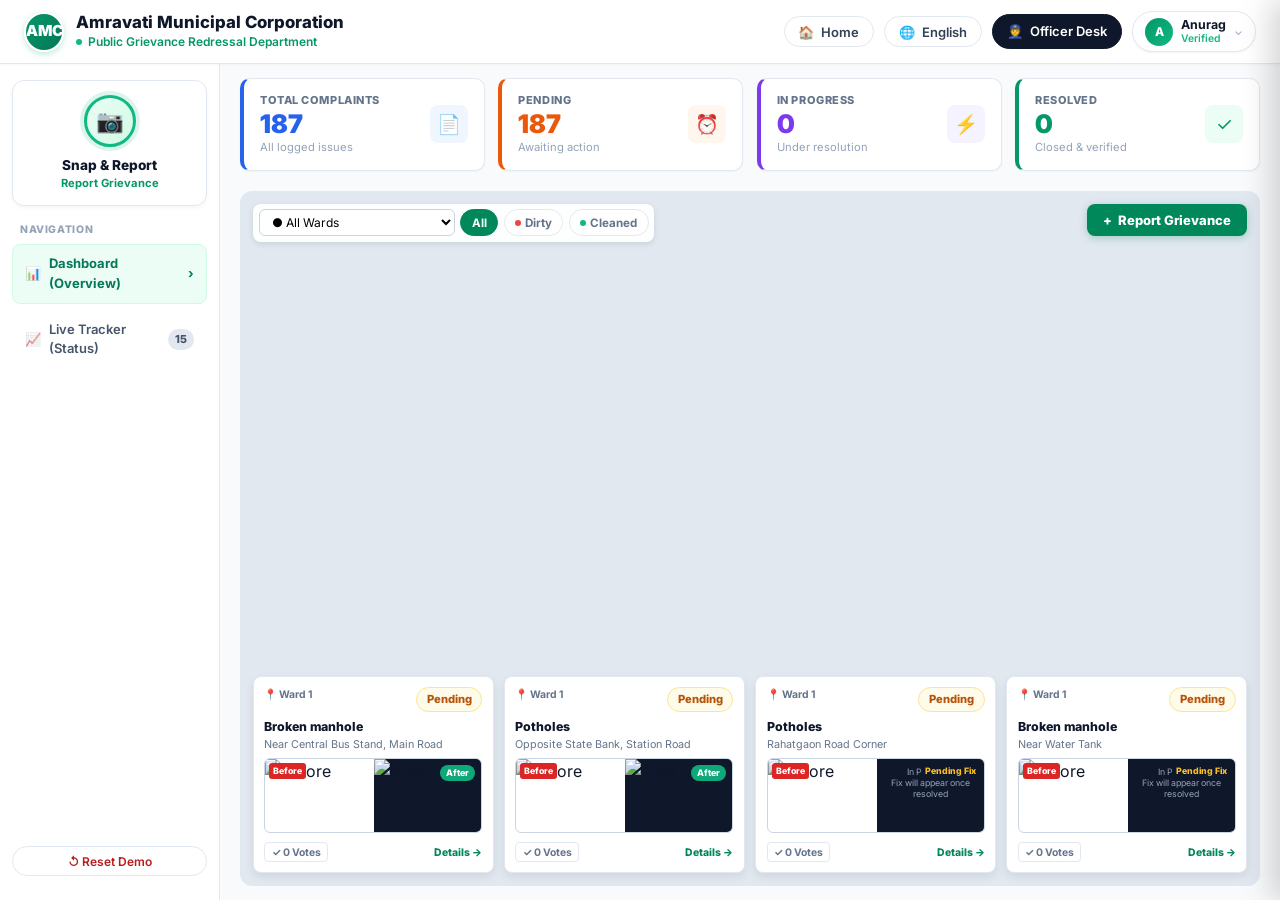
==== commit 39fe8b87: "add new pages in it" ====
--- a/index.html
+++ b/index.html
@@ -118,7 +118,7 @@
       <div class="sidebar-nav-section">
         <span class="nav-section-label" data-i18n="navLabel">NAVIGATION</span>
         
-        <div id="nav-btn-dashboard" class="nav-item">
+        <div id="nav-btn-dashboard" class="nav-item active">
           <div class="nav-item-left">
             <span>📊</span>
             <span data-i18n="navDashboard">Dashboard (Overview)</span>
@@ -126,7 +126,7 @@
           <span>›</span>
         </div>
 
-        <div id="nav-btn-tracker" class="nav-item active">
+        <div id="nav-btn-tracker" class="nav-item">
           <div class="nav-item-left">
             <span>📈</span>
             <span data-i18n="navTracker">Live Tracker (Status)</span>
@@ -150,7 +150,7 @@
       <!-- ==============================================================
            VIEW 1: DASHBOARD (OVERVIEW) - GIS MAP & CAROUSEL (SCREENSHOT 1)
            ============================================================== -->
-      <div id="view-dashboard" style="display: none; flex-direction: column; flex: 1; height: 100%; gap: 0.75rem; padding: 0.85rem 1.25rem; overflow: hidden;">
+      <div id="view-dashboard" style="display: flex; flex-direction: column; flex: 1; height: 100%; gap: 0.75rem; padding: 0.85rem 1.25rem; overflow: hidden;">
         
         <!-- Top 4 KPI Summary Cards -->
         <div class="kpi-row">
@@ -220,7 +220,7 @@
       <!-- ==============================================================
            VIEW 2: LIVE TRACKER (STATUS) - EXACT MATCHING SCREENSHOT 3
            ============================================================== -->
-      <div id="view-tracker" style="display: flex; height: 100%; width: 100%;">
+      <div id="view-tracker" style="display: none; height: 100%; width: 100%;">
         
         <div class="track-page-container">
           
@@ -614,6 +614,193 @@
   </div>
 
   <!-- ====================================================================
+       Edit Grievance Modal (Exact Match to User Reference Screenshot)
+       ==================================================================== -->
+  <div id="edit-grievance-modal" class="edit-modal-backdrop">
+    <div class="edit-grievance-card" role="dialog" aria-modal="true" aria-labelledby="eg-modal-title">
+      
+      <!-- Top Header Row -->
+      <div class="eg-header">
+        <button type="button" id="eg-btn-back-header" class="eg-pill-back-btn">
+          <span>←</span>
+          <span>Back</span>
+        </button>
+
+        <div class="eg-title-box">
+          <h3 id="eg-modal-title" class="eg-title">Edit Grievance</h3>
+          <span id="eg-token-badge" class="eg-token-pill">#GRV-2026-000201</span>
+        </div>
+
+        <button type="button" id="eg-btn-close" class="eg-circle-close-btn" title="Close">✕</button>
+      </div>
+
+      <!-- Modal Body (Scrollable Cards) -->
+      <form id="edit-grievance-form" class="eg-form-body">
+        
+        <!-- CARD 1: EVIDENCE PHOTOS (OPTIONAL) -->
+        <div class="eg-section-card">
+          <div class="eg-section-header">
+            <div class="eg-section-title">
+              <span class="eg-section-icon">📷</span>
+              <span>EVIDENCE PHOTOS (OPTIONAL)</span>
+            </div>
+            <span id="eg-photo-counter" class="eg-badge-pill">1/5 PHOTOS</span>
+          </div>
+
+          <div class="eg-photo-actions-row">
+            <input type="file" id="eg-photo-file-input" accept="image/*" style="display: none;" />
+            <button type="button" id="eg-btn-upload-photo" class="eg-btn-upload">
+              <svg width="15" height="15" viewBox="0 0 24 24" fill="none" stroke="currentColor" stroke-width="2" stroke-linecap="round" stroke-linejoin="round">
+                <path d="M21 15v4a2 2 0 0 1-2 2H5a2 2 0 0 1-2-2v-4"></path>
+                <polyline points="17 8 12 3 7 8"></polyline>
+                <line x1="12" y1="3" x2="12" y2="15"></line>
+              </svg>
+              <span>Upload Photo</span>
+            </button>
+            <button type="button" id="eg-btn-camera" class="eg-btn-camera">
+              <svg width="15" height="15" viewBox="0 0 24 24" fill="none" stroke="currentColor" stroke-width="2" stroke-linecap="round" stroke-linejoin="round">
+                <path d="M23 19a2 2 0 0 1-2 2H3a2 2 0 0 1-2-2V8a2 2 0 0 1 2-2h4l2-3h6l2 3h4a2 2 0 0 1 2 2z"></path>
+                <circle cx="12" cy="13" r="4"></circle>
+              </svg>
+              <span>Camera</span>
+            </button>
+          </div>
+
+          <div class="eg-tip-row">
+            <span class="eg-tip-icon">ⓘ</span>
+            <span>Tip: Photos taken with smartphone GPS enabled auto-fill the spot.</span>
+          </div>
+
+          <!-- Photo Thumbnail Gallery with remove cross -->
+          <div id="eg-photos-gallery" class="eg-photos-gallery">
+            <div id="eg-photo-preview-item" class="eg-photo-item">
+              <img id="eg-photo-preview-img" src="https://images.unsplash.com/photo-1541888946425-d0fbb1861593?w=500" alt="Evidence" />
+              <button type="button" id="eg-btn-remove-photo" class="eg-btn-remove-photo" title="Remove photo">✕</button>
+            </div>
+          </div>
+        </div>
+
+        <!-- CARD 2: DEPARTMENT & DEFECT TYPE (2 Columns) -->
+        <div class="eg-section-card">
+          <div class="eg-grid-2col">
+            <div class="eg-field-group">
+              <label class="eg-field-label">
+                <span style="color: #2563eb;">🏛️</span>
+                <span>DEPARTMENT</span>
+                <span class="req-star">*</span>
+              </label>
+              <div class="eg-select-wrapper">
+                <select id="eg-dept-select" class="eg-select" required>
+                  <option value="Street Lighting Department">Street Lighting Department</option>
+                  <option value="Road Maintenance Department">Road Maintenance Department</option>
+                  <option value="Sewerage & Drainage Department">Sewerage & Drainage Department</option>
+                  <option value="Public Works Department">Public Works Department</option>
+                  <option value="Water Supply Department">Water Supply Department</option>
+                  <option value="Traffic Engineering Department">Traffic Engineering Department</option>
+                  <option value="Solid Waste Management Department">Solid Waste Management Department</option>
+                  <option value="Garden & Horticulture Department">Garden & Horticulture Department</option>
+                </select>
+                <span class="eg-select-arrow">⌄</span>
+              </div>
+            </div>
+
+            <div class="eg-field-group">
+              <label class="eg-field-label">
+                <span style="color: #059669;">🪚</span>
+                <span>DEFECT TYPE</span>
+                <span class="req-star">* *</span>
+              </label>
+              <div class="eg-select-wrapper">
+                <select id="eg-defect-select" class="eg-select" required>
+                  <option value="Light not working">Light not working</option>
+                  <option value="Potholes">Potholes</option>
+                  <option value="Broken manhole">Broken manhole</option>
+                  <option value="Surface damage">Surface damage</option>
+                  <option value="Congestion">Congestion</option>
+                  <option value="Waste burning">Waste burning</option>
+                  <option value="Garbage dump overflow">Garbage dump overflow</option>
+                  <option value="Water pipeline leakage">Water pipeline leakage</option>
+                  <option value="Sewer blockage">Sewer blockage</option>
+                  <option value="Fallen tree branch">Fallen tree branch</option>
+                </select>
+                <span class="eg-select-arrow">⌄</span>
+              </div>
+            </div>
+          </div>
+        </div>
+
+        <!-- CARD 3: ROAD NAME / LANDMARK -->
+        <div class="eg-section-card">
+          <div class="eg-section-header" style="margin-bottom: 0.5rem;">
+            <label class="eg-field-label" style="margin-bottom: 0;">
+              <span style="color: #059669;">📍</span>
+              <span>ROAD NAME / LANDMARK</span>
+              <span class="req-star">*</span>
+            </label>
+            <button type="button" id="eg-btn-locate-me" class="eg-btn-locate">
+              <span class="eg-locate-dot">●</span>
+              <span>Locate Me</span>
+            </button>
+          </div>
+          <input type="text" id="eg-landmark-input" class="eg-input" placeholder="Enter landmark or street name" value="Camp Main Road, Amravati" required />
+        </div>
+
+        <!-- CARD 4: GRIEVANCE DESCRIPTION -->
+        <div class="eg-section-card">
+          <div class="eg-section-header" style="margin-bottom: 0.5rem;">
+            <label class="eg-field-label" style="margin-bottom: 0;">
+              <span style="color: #2563eb;">📄</span>
+              <span>GRIEVANCE DESCRIPTION</span>
+              <span class="req-star">* *</span>
+            </label>
+          </div>
+          <div class="eg-textarea-container">
+            <textarea id="eg-desc-textarea" class="eg-textarea" rows="4" maxlength="1000" placeholder="Describe the issue in detail..."></textarea>
+            <button type="button" id="eg-btn-voice" class="eg-btn-voice" title="Dictate with voice">
+              <span>🎙</span>
+              <span>Voice</span>
+            </button>
+          </div>
+          <div class="eg-char-counter">
+            <span id="eg-char-count">147</span>/1000
+          </div>
+        </div>
+
+        <!-- CARD 5: CITIZEN INFORMATION -->
+        <div class="eg-section-card">
+          <div class="eg-section-header" style="margin-bottom: 0.65rem;">
+            <div class="eg-section-title">
+              <span style="color: #059669;">👤</span>
+              <span>CITIZEN INFORMATION</span>
+            </div>
+          </div>
+          <div class="eg-grid-2col">
+            <div class="eg-field-group">
+              <input type="text" id="eg-citizen-name" class="eg-input" placeholder="Full Name" value="Arpita Lande" required />
+            </div>
+            <div class="eg-field-group">
+              <input type="tel" id="eg-citizen-phone" class="eg-input" placeholder="Mobile Number" value="7249876434" maxlength="10" required />
+            </div>
+          </div>
+        </div>
+
+        <!-- Footer Action Row -->
+        <div class="eg-footer">
+          <button type="button" id="eg-btn-back-footer" class="eg-pill-back-btn">
+            <span>←</span>
+            <span>Back</span>
+          </button>
+          <button type="submit" id="eg-btn-save-changes" class="eg-btn-save">
+            <span style="font-size: 1rem;">✓</span>
+            <span>Save Changes</span>
+          </button>
+        </div>
+
+      </form>
+    </div>
+  </div>
+
+  <!-- ====================================================================
        Citizen Dashboard Slide-Over Dossier Drawer (Exact Replica of User Reference)
        ==================================================================== -->
   <div id="citizen-dossier-backdrop" class="cd-backdrop"></div>
--- a/css/components.css
+++ b/css/components.css
@@ -3668,5 +3668,462 @@
   background: #1e293b;
 }
 
-
-
+/* ==========================================================================
+   19. Edit Grievance Modal (Exact Match to User Reference Screenshot)
+   ========================================================================== */
+.edit-modal-backdrop {
+  position: fixed;
+  inset: 0;
+  background: rgba(15, 23, 42, 0.65);
+  backdrop-filter: blur(5px);
+  -webkit-backdrop-filter: blur(5px);
+  z-index: 10000;
+  display: flex;
+  align-items: center;
+  justify-content: center;
+  padding: 1.25rem;
+  opacity: 0;
+  visibility: hidden;
+  transition: opacity 0.22s ease, visibility 0.22s ease;
+}
+
+.edit-modal-backdrop.open {
+  opacity: 1;
+  visibility: visible;
+}
+
+.edit-grievance-card {
+  width: 100%;
+  max-width: 580px;
+  max-height: 90vh;
+  background: #ffffff;
+  border-radius: 18px;
+  box-shadow: 0 25px 50px -12px rgba(15, 23, 42, 0.35);
+  display: flex;
+  flex-direction: column;
+  overflow: hidden;
+  border: 1px solid #e2e8f0;
+  transform: scale(0.96);
+  transition: transform 0.22s cubic-bezier(0.16, 1, 0.3, 1);
+}
+
+.edit-modal-backdrop.open .edit-grievance-card {
+  transform: scale(1);
+}
+
+.eg-header {
+  display: flex;
+  align-items: center;
+  justify-content: space-between;
+  padding: 1rem 1.35rem;
+  border-bottom: 1px solid #f1f5f9;
+  background: #ffffff;
+  position: sticky;
+  top: 0;
+  z-index: 10;
+}
+
+.eg-pill-back-btn {
+  background: #ffffff;
+  border: 1px solid #cbd5e1;
+  border-radius: 9999px;
+  padding: 0.35rem 0.85rem;
+  font-size: 0.775rem;
+  font-weight: 700;
+  color: #334155;
+  display: inline-flex;
+  align-items: center;
+  gap: 0.35rem;
+  cursor: pointer;
+  transition: background 0.15s ease, border-color 0.15s ease;
+}
+
+.eg-pill-back-btn:hover {
+  background: #f8fafc;
+  border-color: #94a3b8;
+}
+
+.eg-title-box {
+  display: flex;
+  align-items: center;
+  gap: 0.5rem;
+}
+
+.eg-title {
+  font-size: 1.05rem;
+  font-weight: 800;
+  color: #0f172a;
+  margin: 0;
+}
+
+.eg-token-pill {
+  font-size: 0.725rem;
+  font-weight: 800;
+  font-family: ui-monospace, SFMono-Regular, Menlo, Monaco, Consolas, monospace;
+  background: #f1f5f9;
+  color: #475569;
+  border: 1px solid #e2e8f0;
+  padding: 0.2rem 0.6rem;
+  border-radius: 9999px;
+  letter-spacing: -0.01em;
+}
+
+.eg-circle-close-btn {
+  width: 32px;
+  height: 32px;
+  border-radius: 50%;
+  border: 1px solid #e2e8f0;
+  background: #ffffff;
+  color: #64748b;
+  display: flex;
+  align-items: center;
+  justify-content: center;
+  font-size: 0.85rem;
+  cursor: pointer;
+  transition: all 0.15s ease;
+}
+
+.eg-circle-close-btn:hover {
+  background: #f1f5f9;
+  color: #0f172a;
+  border-color: #cbd5e1;
+}
+
+.eg-form-body {
+  padding: 1.25rem 1.35rem;
+  overflow-y: auto;
+  display: flex;
+  flex-direction: column;
+  gap: 0.85rem;
+}
+
+.eg-section-card {
+  background: #ffffff;
+  border: 1px solid #e2e8f0;
+  border-radius: 12px;
+  padding: 0.85rem 1rem;
+}
+
+.eg-section-header {
+  display: flex;
+  align-items: center;
+  justify-content: space-between;
+  margin-bottom: 0.65rem;
+}
+
+.eg-section-title {
+  font-size: 0.725rem;
+  font-weight: 800;
+  color: #0f172a;
+  text-transform: uppercase;
+  letter-spacing: 0.04em;
+  display: flex;
+  align-items: center;
+  gap: 0.35rem;
+}
+
+.eg-badge-pill {
+  background: #eff6ff;
+  color: #2563eb;
+  font-size: 0.685rem;
+  font-weight: 800;
+  padding: 0.15rem 0.6rem;
+  border-radius: 9999px;
+}
+
+.eg-photo-actions-row {
+  display: flex;
+  gap: 0.65rem;
+  margin-bottom: 0.5rem;
+}
+
+.eg-btn-upload {
+  flex: 1;
+  background: #ffffff;
+  border: 1px solid #cbd5e1;
+  color: #0f172a;
+  font-size: 0.8rem;
+  font-weight: 700;
+  padding: 0.6rem;
+  border-radius: 8px;
+  display: flex;
+  align-items: center;
+  justify-content: center;
+  gap: 0.45rem;
+  cursor: pointer;
+  transition: all 0.15s ease;
+}
+
+.eg-btn-upload:hover {
+  background: #f8fafc;
+  border-color: #94a3b8;
+}
+
+.eg-btn-camera {
+  flex: 1;
+  background: #2563eb;
+  border: none;
+  color: #ffffff;
+  font-size: 0.8rem;
+  font-weight: 700;
+  padding: 0.6rem;
+  border-radius: 8px;
+  display: flex;
+  align-items: center;
+  justify-content: center;
+  gap: 0.45rem;
+  cursor: pointer;
+  transition: background 0.15s ease;
+}
+
+.eg-btn-camera:hover {
+  background: #1d4ed8;
+}
+
+.eg-tip-row {
+  display: flex;
+  align-items: center;
+  gap: 0.35rem;
+  font-size: 0.7rem;
+  color: #ef4444;
+  margin-bottom: 0.65rem;
+}
+
+.eg-photos-gallery {
+  display: flex;
+  gap: 0.5rem;
+  align-items: center;
+}
+
+.eg-photo-item {
+  position: relative;
+  width: 52px;
+  height: 52px;
+  border-radius: 10px;
+  overflow: hidden;
+  border: 1px solid #cbd5e1;
+  box-shadow: 0 2px 5px rgba(0,0,0,0.08);
+}
+
+.eg-photo-item img {
+  width: 100%;
+  height: 100%;
+  object-fit: cover;
+  display: block;
+}
+
+.eg-btn-remove-photo {
+  position: absolute;
+  top: 3px;
+  right: 3px;
+  width: 18px;
+  height: 18px;
+  border-radius: 50%;
+  background: rgba(15, 23, 42, 0.85);
+  color: #ffffff;
+  border: none;
+  font-size: 9px;
+  font-weight: 900;
+  display: flex;
+  align-items: center;
+  justify-content: center;
+  cursor: pointer;
+  transition: background 0.15s ease;
+}
+
+.eg-btn-remove-photo:hover {
+  background: #ef4444;
+}
+
+.eg-grid-2col {
+  display: grid;
+  grid-template-columns: 1fr 1fr;
+  gap: 0.75rem;
+}
+
+.eg-field-group {
+  display: flex;
+  flex-direction: column;
+  gap: 0.35rem;
+}
+
+.eg-field-label {
+  font-size: 0.7rem;
+  font-weight: 800;
+  color: #0f172a;
+  text-transform: uppercase;
+  display: flex;
+  align-items: center;
+  gap: 0.35rem;
+  margin-bottom: 0.15rem;
+}
+
+.eg-field-label .req-star {
+  color: #ef4444;
+  font-weight: 900;
+}
+
+.eg-select-wrapper {
+  position: relative;
+  width: 100%;
+}
+
+.eg-select {
+  width: 100%;
+  padding: 0.6rem 2rem 0.6rem 0.75rem;
+  border: 1px solid #cbd5e1;
+  border-radius: 8px;
+  background: #ffffff;
+  font-size: 0.825rem;
+  font-weight: 600;
+  color: #0f172a;
+  appearance: none;
+  cursor: pointer;
+}
+
+.eg-select:focus {
+  outline: none;
+  border-color: #00875a;
+  box-shadow: 0 0 0 3px rgba(0, 135, 90, 0.12);
+}
+
+.eg-select-arrow {
+  position: absolute;
+  right: 10px;
+  top: 50%;
+  transform: translateY(-50%);
+  pointer-events: none;
+  color: #64748b;
+  font-size: 0.85rem;
+}
+
+.eg-btn-locate {
+  background: #eff6ff;
+  border: 1px solid #bfdbfe;
+  color: #1d4ed8;
+  font-size: 0.7rem;
+  font-weight: 700;
+  border-radius: 9999px;
+  padding: 0.2rem 0.65rem;
+  cursor: pointer;
+  display: inline-flex;
+  align-items: center;
+  gap: 0.35rem;
+  transition: all 0.15s ease;
+}
+
+.eg-btn-locate:hover {
+  background: #dbeafe;
+}
+
+.eg-locate-dot {
+  color: #2563eb;
+  font-size: 0.65rem;
+}
+
+.eg-input {
+  width: 100%;
+  padding: 0.6rem 0.75rem;
+  border: 1px solid #cbd5e1;
+  border-radius: 8px;
+  background: #ffffff;
+  font-size: 0.825rem;
+  color: #0f172a;
+  transition: border-color 0.15s ease;
+}
+
+.eg-input:focus {
+  outline: none;
+  border-color: #00875a;
+  box-shadow: 0 0 0 3px rgba(0, 135, 90, 0.12);
+}
+
+.eg-textarea-container {
+  position: relative;
+  width: 100%;
+}
+
+.eg-textarea {
+  width: 100%;
+  padding: 0.65rem 0.75rem 2.2rem 0.75rem;
+  border: 1px solid #cbd5e1;
+  border-radius: 8px;
+  background: #ffffff;
+  font-size: 0.825rem;
+  color: #0f172a;
+  resize: vertical;
+  min-height: 90px;
+  line-height: 1.45;
+  font-family: inherit;
+}
+
+.eg-textarea:focus {
+  outline: none;
+  border-color: #00875a;
+  box-shadow: 0 0 0 3px rgba(0, 135, 90, 0.12);
+}
+
+.eg-btn-voice {
+  position: absolute;
+  bottom: 8px;
+  right: 8px;
+  background: #ffffff;
+  border: 1px solid #cbd5e1;
+  border-radius: 6px;
+  padding: 0.2rem 0.55rem;
+  font-size: 0.725rem;
+  font-weight: 700;
+  color: #334155;
+  display: flex;
+  align-items: center;
+  gap: 0.25rem;
+  cursor: pointer;
+  transition: all 0.15s ease;
+}
+
+.eg-btn-voice:hover {
+  background: #f1f5f9;
+  border-color: #94a3b8;
+}
+
+.eg-btn-voice.recording {
+  background: #fee2e2;
+  border-color: #ef4444;
+  color: #b91c1c;
+  animation: pulse 1s infinite;
+}
+
+.eg-char-counter {
+  text-align: right;
+  font-size: 0.7rem;
+  color: #94a3b8;
+  margin-top: 0.2rem;
+}
+
+.eg-footer {
+  display: flex;
+  align-items: center;
+  gap: 0.75rem;
+  margin-top: 0.5rem;
+}
+
+.eg-btn-save {
+  flex: 1;
+  background: #00875a;
+  border: none;
+  color: #ffffff;
+  font-size: 0.85rem;
+  font-weight: 800;
+  padding: 0.65rem 1.25rem;
+  border-radius: 8px;
+  cursor: pointer;
+  display: flex;
+  align-items: center;
+  justify-content: center;
+  gap: 0.4rem;
+  transition: background 0.15s ease;
+}
+
+.eg-btn-save:hover {
+  background: #007048;
+}
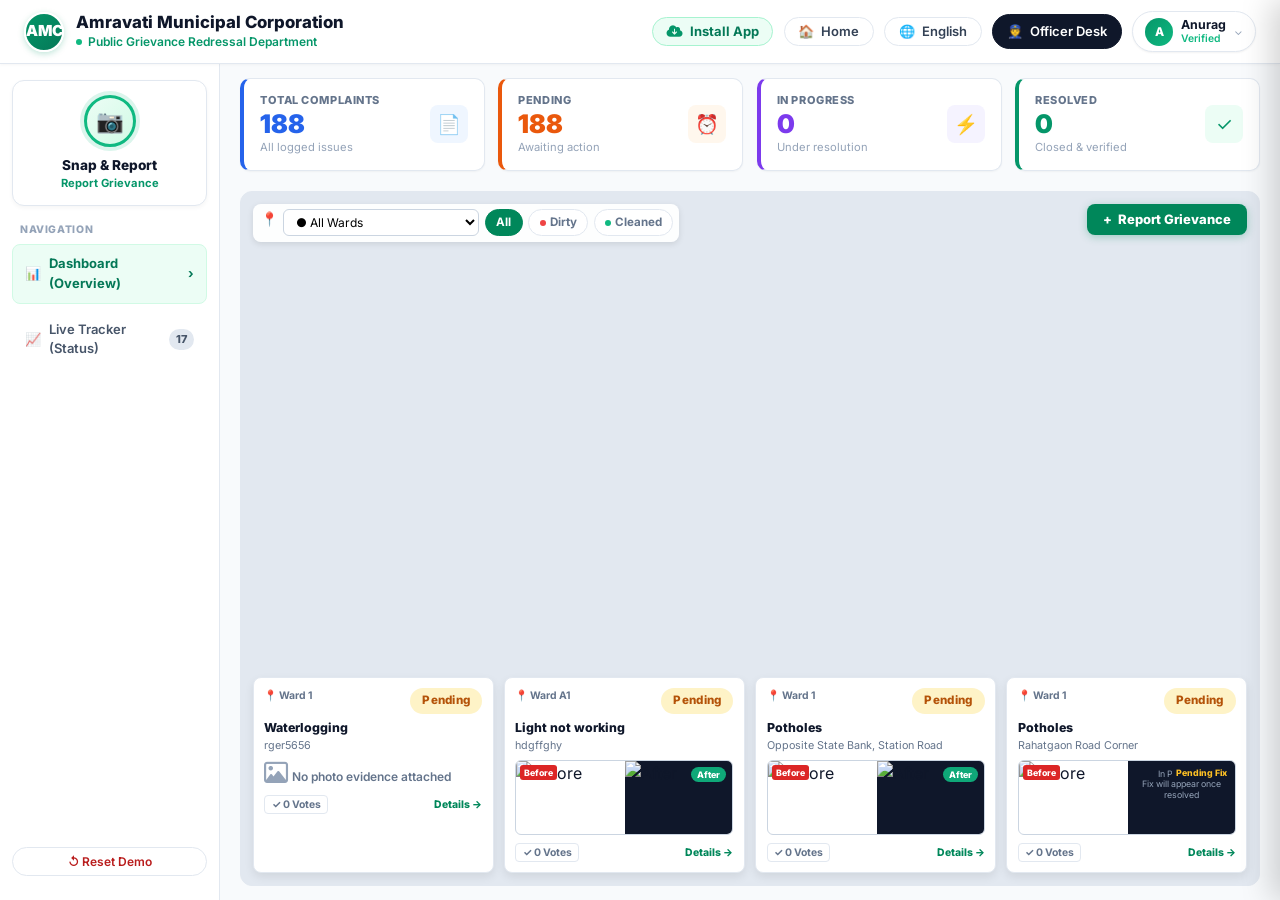
==== commit 2289d5af: "add the pwa" ====
--- a/index.html
+++ b/index.html
@@ -2,9 +2,26 @@
 <html lang="en">
 <head>
   <meta charset="UTF-8" />
-  <meta name="viewport" content="width=device-width, initial-scale=1.0" />
+  <meta name="viewport" content="width=device-width, initial-scale=1.0, viewport-fit=cover" />
   <title>Amravati Municipal Corporation • Public Grievance Redressal Department</title>
   <meta name="description" content="Official Civic Grievance Redressal Portal for Amravati Municipal Corporation (AMC). File complaints, track status on live GIS map." />
+
+  <!-- PWA & Mobile Web App Meta -->
+  <meta name="theme-color" content="#059669" />
+  <meta name="mobile-web-app-capable" content="yes" />
+  <meta name="apple-mobile-web-app-capable" content="yes" />
+  <meta name="apple-mobile-web-app-status-bar-style" content="default" />
+  <meta name="apple-mobile-web-app-title" content="AMC Grievance" />
+  <link rel="manifest" href="manifest.json" />
+  <link rel="apple-touch-icon" href="icons/apple-touch-icon.png" />
+  <link rel="icon" type="image/png" sizes="192x192" href="icons/icon-192.png" />
+  <link rel="icon" type="image/png" sizes="512x512" href="icons/icon-512.png" />
+
+  <!-- Modern Normalize CSS CDN -->
+  <link rel="stylesheet" href="https://cdnjs.cloudflare.com/ajax/libs/modern-normalize/2.0.0/modern-normalize.min.css" />
+
+  <!-- Font Awesome 6 Icons CDN -->
+  <link rel="stylesheet" href="https://cdnjs.cloudflare.com/ajax/libs/font-awesome/6.5.1/css/all.min.css" />
 
   <!-- Fonts with Marathi Devanagari support -->
   <link rel="preconnect" href="https://fonts.googleapis.com" />
@@ -30,15 +47,22 @@
     <div class="amc-brand">
       <div class="amc-logo-circle">AMC</div>
       <div class="amc-titles">
-        <h1 data-i18n="portalTitle">Amravati Municipal Corporation</h1>
+        <h1 data-i18n="portalTitle"><span class="desktop-only-text">Amravati Municipal Corporation</span><span class="mobile-only-text">AMC Amravati</span></h1>
         <p>
           <span style="display: inline-block; width: 6px; height: 6px; border-radius: 50%; background: #10b981;"></span>
-          <span data-i18n="portalSubtitle">Public Grievance Redressal Department</span>
+          <span class="desktop-only-text" data-i18n="portalSubtitle">Public Grievance Redressal Department</span>
+          <span class="mobile-only-text">Grievance Portal</span>
         </p>
       </div>
     </div>
 
     <div class="amc-header-actions">
+      <!-- PWA Install Trigger -->
+      <button type="button" id="header-pwa-install-btn" class="pill-btn pill-btn-pwa" onclick="window.triggerPwaInstall && window.triggerPwaInstall()" title="Install AMC Grievance App">
+        <i class="fa-solid fa-cloud-arrow-down" style="color: #059669;"></i>
+        <span class="pwa-header-label">Install App</span>
+      </button>
+
       <button type="button" id="header-home-btn" class="pill-btn pill-btn-home">
         <span>🏠</span>
         <span data-i18n="homeBtn">Home</span>
@@ -197,12 +221,19 @@
 
           <div class="map-top-overlay">
             <div class="map-filters-left">
+              <span class="ward-icon-pin" style="color: #ef4444; font-size: 0.85rem; margin-left: 2px;">📍</span>
               <select id="map-ward-select" class="ward-filter-select">
-                <option value="">● All Wards</option>
+                <option value="">All Wards</option>
               </select>
               <button type="button" class="filter-pill active" data-filter="all">All</button>
-              <button type="button" class="filter-pill" data-filter="dirty"><span class="dot-red"></span> Dirty</button>
-              <button type="button" class="filter-pill" data-filter="cleaned"><span class="dot-green"></span> Cleaned</button>
+              <button type="button" class="filter-pill filter-pill-dot" data-filter="dirty" title="Dirty">
+                <span class="dot-red"></span>
+                <span class="pill-dot-text">Dirty</span>
+              </button>
+              <button type="button" class="filter-pill filter-pill-dot" data-filter="cleaned" title="Cleaned">
+                <span class="dot-green"></span>
+                <span class="pill-dot-text">Cleaned</span>
+              </button>
             </div>
             <div>
               <button type="button" id="map-report-btn" class="btn-report-grievance">
@@ -250,53 +281,62 @@
           </div>
 
           <!-- Right Area: Selected Ticket Detail & Two-Column Stepper -->
-          <div class="track-ticket-detail-pane">
+          <div class="track-ticket-detail-pane" id="track-ticket-detail-pane">
             
-            <!-- Top Bar: Title & Action Buttons -->
-            <div class="ticket-detail-top-bar">
-              <div class="ticket-title-group">
-                <h2 id="detail-ticket-title">Potholes</h2>
+            <!-- Mobile Slide-Up Sheet Top Drag Handle -->
+            <div class="sheet-drag-handle"></div>
+
+            <!-- Top Action Bar (Exact Image 2 Match) -->
+            <div class="ticket-sheet-top-action-bar">
+              <button type="button" id="mobile-back-to-tickets-btn" class="sheet-btn-back">
+                <i class="fa-solid fa-arrow-left"></i>
+                <span>Back</span>
+              </button>
+
+              <div class="sheet-right-action-group">
+                <button type="button" id="btn-edit-grievance" class="sheet-btn-edit">
+                  <i class="fa-solid fa-pen"></i>
+                  <span>Edit Grievance</span>
+                </button>
+
+                <button type="button" id="btn-delete-grievance" class="sheet-btn-icon sheet-btn-delete" title="Delete Grievance">
+                  <i class="fa-solid fa-trash-can"></i>
+                </button>
+
+                <button type="button" id="btn-share-grievance" class="sheet-btn-icon sheet-btn-share" title="Share Tracking Link">
+                  <i class="fa-solid fa-share-nodes"></i>
+                </button>
+
+                <button type="button" id="sheet-close-btn" class="sheet-btn-close" aria-label="Close">
+                  ✕
+                </button>
+              </div>
+            </div>
+
+            <!-- Ticket Title & Status Header Row -->
+            <div class="ticket-detail-title-row">
+              <div class="ticket-title-wrap">
+                <h2 id="detail-ticket-title">Waterlogging</h2>
                 <div class="meta-line">
-                  <strong id="detail-ticket-token">#GRV-2026-000175</strong>
+                  <strong id="detail-ticket-token">#GRV-2026-000202</strong>
                   <span>•</span>
-                  <span id="detail-ticket-dept">Road Maintenance Department</span>
+                  <span id="detail-ticket-dept">Sewerage & Drainage Department</span>
                   <span>•</span>
-                  <span id="detail-ticket-location">Camp Main Road</span>
-                  <span>•</span>
-                  <span id="detail-ticket-date">17 Oct 2026, 02:33 pm</span>
+                  <span id="detail-ticket-date">22 Oct 2026, 01:19 pm</span>
+                  <span id="detail-ticket-location" style="display: none;">Camp Main Road</span>
                 </div>
               </div>
-
-              <div style="display: flex; align-items: center; gap: 0.75rem;">
-                <span class="status-tag-pending">● PENDING</span>
-                
-                <div class="ticket-action-btns">
-                  <button type="button" id="btn-edit-grievance" class="btn-edit-grv">
-                    <span>✏️</span>
-                    <span>Edit Grievance</span>
-                  </button>
-
-                  <button type="button" id="btn-delete-grievance" class="btn-delete-grv">
-                    <span>🗑️</span>
-                    <span>Delete Grievance</span>
-                  </button>
-
-                  <button type="button" id="btn-share-grievance" class="btn-share-grv">
-                    <span>🔗</span>
-                    <span>Share</span>
-                  </button>
-                </div>
-              </div>
+              <span id="detail-status-pill-top" class="status-tag-pending">● PENDING</span>
             </div>
 
             <!-- Sub tabs: Live Timeline / Officers & Squad -->
             <div class="ticket-sub-tabs">
               <div class="sub-tab-item active">
-                <span>✓</span>
+                <i class="fa-solid fa-check"></i>
                 <span>Live Timeline</span>
               </div>
               <div class="sub-tab-item">
-                <span>👥</span>
+                <i class="fa-solid fa-users"></i>
                 <span>Officers & Squad</span>
               </div>
             </div>
@@ -304,90 +344,162 @@
             <!-- Detail Main Card -->
             <div class="ticket-timeline-card">
               
-              <!-- Before & After Section -->
+              <!-- Before & After Card (Exact Image 2 Match) -->
               <div class="before-after-box">
-                <div class="ba-left-thumb">
-                  <span style="font-size: 0.8125rem; font-weight: 700; color: #475569;">📷 Before & After</span>
-                  <div style="display: flex; align-items: center; gap: 0.5rem; margin-left: 1rem;">
-                    <span style="font-size: 0.7rem; font-weight: 800; color: #dc2626;">BEFORE:</span>
-                    <img id="detail-before-img" src="https://images.unsplash.com/photo-1515162816999-a0c47dc192f7?w=500" alt="Before repair" />
+                <div class="ba-card-top-bar">
+                  <div class="ba-card-title-left">
+                    <i class="fa-solid fa-camera" style="color: #059669;"></i>
+                    <span>Before & After</span>
                   </div>
+                  <button type="button" id="track-btn-inspect-evidence" class="ba-inspect-link">
+                    <span>Inspect Evidence</span>
+                    <span>→</span>
+                  </button>
                 </div>
 
-                <div style="display: flex; align-items: center; gap: 1.25rem;">
-                  <div style="display: flex; align-items: center; gap: 0.5rem;">
-                    <span style="font-size: 0.7rem; font-weight: 800; color: #64748b;">STATUS:</span>
-                    <div class="ba-status-tag">
-                      <span style="color: #f59e0b;">⏰</span>
-                      <div>
-                        <div style="font-weight: 700; font-size: 0.75rem;">Pending Fix</div>
-                        <div style="font-size: 0.65rem; color: #94a3b8;">Work in progress on site</div>
+                <div class="ba-card-body-content">
+                  <div class="ba-row-item">
+                    <span class="ba-label-tag">BEFORE:</span>
+                    <div class="ba-thumb-container">
+                      <div id="detail-no-photo-box" class="ba-dashed-empty-box" style="display: none;">
+                        <i class="fa-regular fa-image"></i>
+                      </div>
+                      <img id="detail-before-img" src="https://images.unsplash.com/photo-1515162816999-a0c47dc192f7?w=500" alt="Before repair" />
+                    </div>
+                  </div>
+
+                  <div class="ba-row-item" style="margin-top: 0.5rem;">
+                    <span class="ba-label-tag">STATUS:</span>
+                    <div id="detail-ba-status-pill" class="ba-status-pill-dark">
+                      <span class="ba-clock-icon">⏰</span>
+                      <div class="ba-status-text-col">
+                        <div id="detail-ba-status-title" class="ba-status-title">Pending Fix</div>
+                        <div id="detail-ba-status-sub" class="ba-status-sub">Work in progress on site</div>
                       </div>
                     </div>
                   </div>
-
-                  <a href="#" class="ba-inspect-link">Inspect Evidence →</a>
                 </div>
               </div>
 
-              <!-- Two-Column Flow (Citizen vs Officer) -->
+              <!-- Two-Column Flow (Citizen vs Officer with Center Spine - Matching Screenshot 1) -->
               <div class="timeline-two-column-flow">
                 
                 <div class="timeline-flow-header-roles">
-                  <span>👤 Citizen</span>
-                  <span>👮 Officer</span>
+                  <div class="role-header-col role-citizen">
+                    <span>👤</span>
+                    <span>Citizen</span>
+                  </div>
+                  <div class="role-header-spine-spacer"></div>
+                  <div class="role-header-col role-officer">
+                    <span style="color: #2563eb;">🛡️</span>
+                    <span>Officer</span>
+                  </div>
                 </div>
 
-                <div class="flow-grid-container">
-                  
-                  <!-- Citizen Side Step 1 -->
-                  <div class="flow-citizen-card">
-                    <span style="font-size: 1.5rem; color: #00875a;">📄</span>
-                    <div>
-                      <div style="font-weight: 800; font-size: 0.875rem; color: #0f172a;">Pending</div>
-                      <div style="font-size: 0.75rem; color: #64748b;" id="flow-card-defect">Potholes</div>
-                      <div style="font-size: 0.7rem; color: #94a3b8; margin-top: 0.2rem;" id="flow-card-date">17 Oct 2026, 02:33 pm</div>
+                <div class="timeline-spine-wrapper">
+                  <!-- Continuous Vertical Center Spine Line -->
+                  <div class="timeline-vertical-spine-line"></div>
+
+                  <!-- ROW 1: Citizen Submission (Step 1) -->
+                  <div class="timeline-step-row citizen-row" id="track-step-row-1">
+                    <div class="timeline-card-cell left-cell">
+                      <div class="flow-citizen-card">
+                        <div class="flow-card-icon-box">
+                          <span style="font-size: 1.35rem; color: #059669;">📄</span>
+                        </div>
+                        <div class="flow-card-body">
+                          <h4 id="flow-card-status-1">Pending</h4>
+                          <div id="flow-card-defect">Waterlogging</div>
+                          <div class="flow-card-time" id="flow-card-date">22 Oct 2026, 01:19 pm</div>
+                        </div>
+                      </div>
+                      <div class="timeline-connector-branch right-branch" id="track-branch-1"></div>
+                    </div>
+
+                    <div class="timeline-node-cell">
+                      <div class="timeline-spine-node done" id="track-node-1">
+                        <span>✓</span>
+                      </div>
+                    </div>
+
+                    <div class="timeline-card-cell right-cell empty-cell"></div>
+                  </div>
+
+                  <!-- ROW 2: Field Unit Assigned (Step 2) -->
+                  <div class="timeline-step-row officer-row" id="track-step-row-2">
+                    <div class="timeline-card-cell left-cell empty-cell"></div>
+
+                    <div class="timeline-node-cell">
+                      <div class="timeline-spine-node" id="track-node-2">
+                        <span class="node-inner-dot"></span>
+                      </div>
+                    </div>
+
+                    <div class="timeline-card-cell right-cell">
+                      <div class="timeline-connector-branch left-branch" id="track-branch-2"></div>
+                      <div class="officer-step-card" id="track-card-2">
+                        <div class="officer-card-header">
+                          <span class="officer-icon-badge" style="color: #2563eb;">👤</span>
+                          <h5 id="flow-card-status-2">Assigned</h5>
+                        </div>
+                        <p id="flow-card-sub-2">We will assign an officer soon.</p>
+                      </div>
                     </div>
                   </div>
 
-                  <!-- Central Connector Node -->
-                  <div class="flow-node-center">✓</div>
-
-                  <!-- Officer Side Steps 2, 3, 4 -->
-                  <div class="flow-officer-steps">
-                    
-                    <div class="officer-step-item">
-                      <div style="display: flex; align-items: center; gap: 0.4rem;">
-                        <span style="font-size: 1rem; color: #2563eb;">👤</span>
-                        <h5>Assigned</h5>
+                  <!-- ROW 3: Under Review & Squad Inspection (Step 3) -->
+                  <div class="timeline-step-row officer-row" id="track-step-row-3">
+                    <div class="timeline-card-cell left-cell empty-cell"></div>
+
+                    <div class="timeline-node-cell">
+                      <div class="timeline-spine-node" id="track-node-3">
+                        <span class="node-inner-dot"></span>
                       </div>
-                      <p>We will assign an officer soon.</p>
                     </div>
 
-                    <div class="officer-step-item">
-                      <div style="display: flex; align-items: center; gap: 0.4rem;">
-                        <span style="font-size: 1rem; color: #f59e0b;">🔧</span>
-                        <h5>Under Review</h5>
+                    <div class="timeline-card-cell right-cell">
+                      <div class="timeline-connector-branch left-branch" id="track-branch-3"></div>
+                      <div class="officer-step-card" id="track-card-3">
+                        <div class="officer-card-header">
+                          <span class="officer-icon-badge" style="color: #f59e0b;">🔧</span>
+                          <h5 id="flow-card-status-3">Under Review</h5>
+                        </div>
+                        <p id="flow-card-sub-3">There is severe waterlogging on the road, causing...</p>
                       </div>
-                      <p>A large and deep pothole has formed on the road surface, which is filled with stagnant water and poses safety risks...</p>
                     </div>
-
-                    <div class="officer-step-item" style="border-style: dashed; opacity: 0.75;">
-                      <div style="display: flex; align-items: center; justify-content: space-between;">
-                        <div style="display: flex; align-items: center; gap: 0.4rem;">
-                          <span style="font-size: 1rem; color: #94a3b8;">⭕</span>
-                          <h5>Resolved</h5>
+                  </div>
+
+                  <!-- ROW 4: Verified & Resolved (Step 4) -->
+                  <div class="timeline-step-row officer-row" id="track-step-row-4">
+                    <div class="timeline-card-cell left-cell empty-cell"></div>
+
+                    <div class="timeline-node-cell">
+                      <div class="timeline-spine-node" id="track-node-4">
+                        <span class="node-inner-dot"></span>
+                      </div>
+                    </div>
+
+                    <div class="timeline-card-cell right-cell">
+                      <div class="timeline-connector-branch left-branch" id="track-branch-4"></div>
+                      <div class="officer-step-card resolved-card" id="track-card-4">
+                        <div class="officer-card-header" style="justify-content: space-between;">
+                          <div style="display: flex; align-items: center; gap: 0.45rem;">
+                            <span class="officer-icon-badge" style="color: #94a3b8;">🕒</span>
+                            <h5 id="flow-card-status-4">Resolved</h5>
+                          </div>
+                          <span id="flow-card-badge-4" class="upcoming-badge">Upcoming</span>
                         </div>
-                        <span style="font-size: 0.65rem; background: #e2e8f0; color: #475569; padding: 0.1rem 0.4rem; border-radius: 4px;">Upcoming</span>
+                        <p id="flow-card-sub-4">Officer will share work details and photos.</p>
                       </div>
-                      <p>Expected after on-site repair is completed and photo verification is filed.</p>
                     </div>
-
                   </div>
 
                 </div>
 
               </div>
+
+              <!-- Bottom Hint Text Matching Screenshot 2 -->
+              <div class="timeline-bottom-hint">Citizen updates on the left • Officer updates on the right</div>
 
             </div>
 
@@ -902,8 +1014,46 @@
 
   </aside>
 
+  <!-- ====================================================================
+       Mobile Bottom Navigation Bar (Active on screens <= 768px - Exact Image 2 Match)
+       ==================================================================== -->
+  <nav class="mobile-bottom-nav" id="mobile-bottom-nav" aria-label="Mobile Navigation">
+    <button type="button" class="mobile-nav-btn active" id="mobile-nav-dashboard" title="Home">
+      <i class="fa-solid fa-house"></i>
+      <span>Home</span>
+    </button>
+    
+    <button type="button" class="mobile-nav-btn" id="mobile-nav-tracker" title="Tracker">
+      <div class="mobile-nav-icon-wrap">
+        <i class="fa-solid fa-chart-line"></i>
+        <span id="mobile-tracker-badge" class="nav-badge">30</span>
+      </div>
+      <span>Tracker</span>
+    </button>
+
+    <!-- Elevated Shutter Action Button (Center FAB) -->
+    <div class="mobile-fab-container">
+      <button type="button" class="mobile-fab-shutter" id="mobile-snap-btn" aria-label="Snap & Report Grievance">
+        <i class="fa-solid fa-camera"></i>
+        <span class="mobile-fab-shutter-text">Snap</span>
+      </button>
+    </div>
+
+    <a href="tel:18002330123" class="mobile-nav-btn" id="mobile-nav-helpline" title="Civic Helpline">
+      <i class="fa-solid fa-phone"></i>
+      <span>Helpline</span>
+    </a>
+
+    <a href="admin.html" class="mobile-nav-btn" id="mobile-nav-admin" title="Admin Desk">
+      <i class="fa-solid fa-shield-halved"></i>
+      <span>Admin</span>
+    </a>
+  </nav>
+
   <!-- Leaflet GIS Map JS -->
   <script src="https://unpkg.com/leaflet@1.9.4/dist/leaflet.js"></script>
+  <!-- PWA Controller -->
+  <script src="js/pwa.js"></script>
   <!-- Citizen App Engine -->
   <script type="module" src="js/citizen.js"></script>
 </body>
--- a/css/style.css
+++ b/css/style.css
@@ -264,8 +264,8 @@
   font-size: 0.75rem;
 }
 
-/* Responsive adjustments */
-@media (max-width: 900px) {
+/* Responsive adjustments for tablet / narrow desktop (769px - 992px) */
+@media (min-width: 769px) and (max-width: 992px) {
   .dashboard-sidebar {
     width: 68px;
     padding: 0.75rem 0.35rem;
--- a/css/components.css
+++ b/css/components.css
@@ -2088,22 +2088,100 @@
   gap: 1rem;
 }
 
-.ticket-detail-top-bar {
+/* Drag handle hidden on desktop */
+.sheet-drag-handle {
+  display: none;
+}
+
+/* Top Action Bar (Back, Edit, Delete, Share, Close) */
+.ticket-sheet-top-action-bar {
+  display: flex;
+  justify-content: flex-end;
+  align-items: center;
+  gap: 0.5rem;
+}
+
+.sheet-btn-back,
+.sheet-btn-close {
+  display: none;
+}
+
+.sheet-right-action-group {
+  display: flex;
+  align-items: center;
+  gap: 0.5rem;
+}
+
+.sheet-btn-edit {
+  display: inline-flex;
+  align-items: center;
+  gap: 0.45rem;
+  background: #00875a;
+  color: #ffffff;
+  border: none;
+  border-radius: 9999px;
+  padding: 0.45rem 1.15rem;
+  font-size: 0.8rem;
+  font-weight: 700;
+  cursor: pointer;
+  box-shadow: 0 1px 3px rgba(0, 135, 90, 0.25);
+  transition: all 0.15s ease;
+}
+
+.sheet-btn-edit:hover {
+  background: #007048;
+}
+
+.sheet-btn-icon {
+  display: inline-flex;
+  align-items: center;
+  justify-content: center;
+  width: 34px;
+  height: 34px;
+  border-radius: 8px;
+  cursor: pointer;
+  font-size: 0.85rem;
+  transition: all 0.15s ease;
+}
+
+.sheet-btn-delete {
+  background: #dc2626;
+  color: #ffffff;
+  border: none;
+}
+
+.sheet-btn-delete:hover {
+  background: #b91c1c;
+}
+
+.sheet-btn-share {
+  background: #ffffff;
+  border: 1px solid #cbd5e1;
+  color: #475569;
+}
+
+.sheet-btn-share:hover {
+  background: #f1f5f9;
+  border-color: #94a3b8;
+}
+
+/* Ticket Title & Status Header Row */
+.ticket-detail-title-row {
   display: flex;
   justify-content: space-between;
-  align-items: center;
-  flex-wrap: wrap;
-  gap: 0.75rem;
-}
-
-.ticket-title-group h2 {
-  font-size: 1.4rem;
-  font-weight: 900;
+  align-items: flex-start;
+  gap: 1rem;
+}
+
+.ticket-title-wrap h2 {
+  font-size: 1.35rem;
+  font-weight: 800;
   color: #0f172a;
-  margin-bottom: 0.25rem;
-}
-
-.meta-line {
+  margin: 0 0 0.25rem 0;
+  line-height: 1.25;
+}
+
+.ticket-title-wrap .meta-line {
   font-size: 0.775rem;
   color: #64748b;
   display: flex;
@@ -2112,59 +2190,63 @@
   flex-wrap: wrap;
 }
 
+.ticket-title-wrap .meta-line strong {
+  color: #0f172a;
+  font-weight: 700;
+}
+
 .status-tag-pending {
-  background: #fffbeb;
+  background: #fef3c7;
   color: #b45309;
-  border: 1px solid #fde68a;
+  border: none;
   border-radius: 9999px;
-  font-size: 0.7rem;
-  font-weight: 800;
-  padding: 0.2rem 0.6rem;
-}
-
-.ticket-action-btns {
-  display: flex;
-  align-items: center;
-  gap: 0.45rem;
-}
-
-.btn-edit-grv, .btn-delete-grv, .btn-share-grv {
-  border: 1px solid #cbd5e1;
-  background: #ffffff;
-  border-radius: 6px;
-  padding: 0.35rem 0.65rem;
   font-size: 0.725rem;
-  font-weight: 700;
-  color: #334155;
-  cursor: pointer;
-  display: inline-flex;
-  align-items: center;
-  gap: 0.3rem;
-  transition: all 0.15s ease;
-}
-
-.btn-edit-grv:hover, .btn-delete-grv:hover, .btn-share-grv:hover {
-  background: #f1f5f9;
-  border-color: #94a3b8;
+  font-weight: 800;
+  padding: 0.25rem 0.75rem;
+  letter-spacing: 0.025em;
+  white-space: nowrap;
+}
+
+.status-tag-progress {
+  background: #e0f2fe;
+  color: #0369a1;
+  border: none;
+  border-radius: 9999px;
+  font-size: 0.725rem;
+  font-weight: 800;
+  padding: 0.25rem 0.75rem;
+  white-space: nowrap;
+}
+
+.status-tag-resolved {
+  background: #dcfce7;
+  color: #15803d;
+  border: none;
+  border-radius: 9999px;
+  font-size: 0.725rem;
+  font-weight: 800;
+  padding: 0.25rem 0.75rem;
+  white-space: nowrap;
 }
 
 .ticket-sub-tabs {
   display: flex;
-  gap: 1.25rem;
+  gap: 1.5rem;
   border-bottom: 2px solid #e2e8f0;
 }
 
 .sub-tab-item {
-  font-size: 0.8125rem;
+  font-size: 0.825rem;
   font-weight: 800;
   padding-bottom: 0.5rem;
   color: #64748b;
   cursor: pointer;
-  display: flex;
-  align-items: center;
-  gap: 0.35rem;
+  display: inline-flex;
+  align-items: center;
+  gap: 0.45rem;
   border-bottom: 2px solid transparent;
   margin-bottom: -2px;
+  transition: all 0.15s ease;
 }
 
 .sub-tab-item.active {
@@ -2172,131 +2254,401 @@
   border-bottom-color: #00875a;
 }
 
+.sub-tab-item.active i {
+  color: #00875a;
+}
+
 .ticket-timeline-card {
+  background: #ffffff;
+  border: 1px solid #e2e8f0;
+  border-radius: 14px;
+  padding: 1.25rem;
+  box-shadow: 0 1px 3px rgba(0,0,0,0.03);
+  display: flex;
+  flex-direction: column;
+  gap: 1.25rem;
+}
+
+/* ==========================================================================
+   Before & After Evidence Card (Image 2 Structure)
+   ========================================================================== */
+.before-after-box {
   background: #ffffff;
   border: 1px solid #e2e8f0;
   border-radius: 12px;
-  padding: 1.25rem;
-  box-shadow: 0 1px 3px rgba(0,0,0,0.04);
+  padding: 1rem 1.25rem;
   display: flex;
   flex-direction: column;
-  gap: 1.25rem;
-}
-
-.before-after-box {
+  gap: 0.85rem;
+}
+
+.ba-card-top-bar {
   display: flex;
   justify-content: space-between;
   align-items: center;
-  padding: 0.85rem 1rem;
+  width: 100%;
+}
+
+.ba-card-title-left {
+  display: inline-flex;
+  align-items: center;
+  gap: 0.45rem;
+  font-size: 0.85rem;
+  font-weight: 800;
+  color: #0f172a;
+}
+
+.ba-inspect-link {
+  display: inline-flex;
+  align-items: center;
+  gap: 0.35rem;
+  background: transparent;
+  border: none;
+  color: #00875a;
+  font-size: 0.8rem;
+  font-weight: 700;
+  cursor: pointer;
+  padding: 0;
+  transition: all 0.15s ease;
+}
+
+.ba-inspect-link:hover {
+  color: #007048;
+  text-decoration: underline;
+}
+
+.ba-card-body-content {
+  display: flex;
+  flex-direction: column;
+  gap: 0.65rem;
+}
+
+.ba-row-item {
+  display: flex;
+  align-items: center;
+  gap: 1rem;
+}
+
+.ba-label-tag {
+  font-size: 0.725rem;
+  font-weight: 800;
+  color: #64748b;
+  width: 60px;
+  flex-shrink: 0;
+  letter-spacing: 0.04em;
+}
+
+.ba-thumb-container {
+  display: inline-flex;
+  align-items: center;
+}
+
+.ba-dashed-empty-box {
+  width: 56px;
+  height: 56px;
+  border: 1.5px dashed #cbd5e1;
+  border-radius: 8px;
+  display: flex;
+  align-items: center;
+  justify-content: center;
+  color: #94a3b8;
+  font-size: 1.35rem;
   background: #f8fafc;
+}
+
+#detail-before-img {
+  width: 56px;
+  height: 56px;
+  object-fit: cover;
+  border-radius: 8px;
+  border: 1px solid #cbd5e1;
+  box-shadow: 0 1px 3px rgba(0, 0, 0, 0.06);
+}
+
+.ba-status-pill-dark {
+  background: #0f172a;
+  border-radius: 10px;
+  padding: 0.45rem 0.95rem;
+  display: inline-flex;
+  align-items: center;
+  gap: 0.65rem;
+  color: #ffffff;
+  box-shadow: 0 2px 5px rgba(0, 0, 0, 0.15);
+}
+
+.ba-clock-icon {
+  font-size: 0.95rem;
+  color: #f59e0b;
+  line-height: 1;
+}
+
+.ba-status-text-col {
+  display: flex;
+  flex-direction: column;
+  text-align: left;
+}
+
+.ba-status-title {
+  font-size: 0.775rem;
+  font-weight: 800;
+  color: #f59e0b;
+  line-height: 1.2;
+}
+
+.ba-status-sub {
+  font-size: 0.65rem;
+  color: #94a3b8;
+  font-weight: 500;
+  line-height: 1.2;
+}
+
+.timeline-bottom-hint {
+  text-align: center;
+  font-size: 0.725rem;
+  font-weight: 600;
+  color: #94a3b8;
+  padding: 0.5rem 0 0.25rem 0;
+}
+
+/* ==========================================================================
+   Two-Column Stepper Flow with Central Spine (Matching User Screenshot 1)
+   ========================================================================== */
+.timeline-two-column-flow {
+  display: flex;
+  flex-direction: column;
+  gap: 0.85rem;
+  margin-top: 0.5rem;
+}
+
+.timeline-flow-header-roles {
+  display: grid;
+  grid-template-columns: 1fr 48px 1.4fr;
+  align-items: center;
+  font-size: 0.75rem;
+  font-weight: 800;
+  color: #475569;
+  text-transform: uppercase;
+  letter-spacing: 0.05em;
+  padding: 0 0.5rem;
+}
+
+.role-header-col {
+  display: flex;
+  align-items: center;
+  gap: 0.4rem;
+}
+
+.role-header-spine-spacer {
+  width: 48px;
+}
+
+.timeline-spine-wrapper {
+  position: relative;
+  display: flex;
+  flex-direction: column;
+  gap: 1.15rem;
+}
+
+.timeline-step-row {
+  display: grid;
+  grid-template-columns: 1fr 48px 1.4fr;
+  align-items: center;
+  position: relative;
+}
+
+.timeline-card-cell.left-cell {
+  position: relative;
+  display: flex;
+  align-items: center;
+  justify-content: flex-end;
+}
+
+.timeline-card-cell.right-cell {
+  position: relative;
+  display: flex;
+  align-items: center;
+}
+
+.timeline-card-cell.empty-cell {
+  visibility: hidden;
+}
+
+.timeline-connector-branch.right-branch {
+  position: absolute;
+  right: -24px;
+  width: 24px;
+  height: 2px;
+  background: #059669;
+  z-index: 1;
+}
+
+.timeline-connector-branch.left-branch {
+  position: absolute;
+  left: -24px;
+  width: 24px;
+  height: 2px;
+  background: #e2e8f0;
+  z-index: 1;
+}
+
+.timeline-connector-branch.left-branch.done {
+  background: #059669;
+}
+
+.timeline-node-cell {
+  position: relative;
+  display: flex;
+  align-items: center;
+  justify-content: center;
+  height: 100%;
+  min-height: 48px;
+}
+
+/* Precision Vertical Line on every node cell */
+.timeline-node-cell::before {
+  content: '';
+  position: absolute;
+  top: -1.25rem;
+  bottom: -1.25rem;
+  left: 50%;
+  transform: translateX(-50%);
+  width: 2px;
+  background: #e2e8f0;
+  z-index: 1;
+}
+
+#track-step-row-1 .timeline-node-cell::before {
+  top: 50%;
+}
+
+#track-step-row-4 .timeline-node-cell::before {
+  bottom: 50%;
+}
+
+.timeline-spine-node {
+  width: 24px;
+  height: 24px;
+  border-radius: 50%;
+  background: #ffffff;
+  border: 2px solid #cbd5e1;
+  color: #64748b;
+  display: flex;
+  align-items: center;
+  justify-content: center;
+  position: relative;
+  z-index: 3;
+  transition: all 0.2s ease;
+}
+
+.timeline-spine-node .node-inner-dot {
+  width: 6px;
+  height: 6px;
+  border-radius: 50%;
+  background: #cbd5e1;
+}
+
+.timeline-spine-node.done {
+  background: #059669;
+  border-color: #059669;
+  color: #ffffff;
+  font-weight: 900;
+  font-size: 0.75rem;
+}
+
+.timeline-spine-node.active {
+  background: #ffffff;
+  border-color: #059669;
+  color: #059669;
+  box-shadow: 0 0 0 3px rgba(5, 150, 105, 0.2);
+}
+
+.flow-citizen-card {
+  width: 100%;
+  background: #ffffff;
   border: 1px solid #e2e8f0;
-  border-radius: 8px;
-  flex-wrap: wrap;
-  gap: 0.75rem;
-}
-
-.ba-left-thumb {
-  display: flex;
-  align-items: center;
-}
-
-.ba-left-thumb img {
-  width: 68px;
-  height: 44px;
-  object-fit: cover;
-  border-radius: 4px;
-  border: 1px solid #cbd5e1;
-}
-
-.ba-status-tag {
-  display: flex;
-  align-items: center;
-  gap: 0.35rem;
-  background: #ffffff;
-  border: 1px solid #e2e8f0;
-  padding: 0.25rem 0.6rem;
-  border-radius: 6px;
-}
-
-.ba-inspect-link {
-  font-size: 0.75rem;
-  font-weight: 700;
-  color: #00875a;
-  text-decoration: underline;
-}
-
-.timeline-two-column-flow {
-  display: flex;
-  flex-direction: column;
-  gap: 0.75rem;
-}
-
-.timeline-flow-header-roles {
-  display: flex;
-  justify-content: space-between;
-  font-size: 0.75rem;
-  font-weight: 800;
-  color: #64748b;
-  text-transform: uppercase;
-  padding: 0 0.5rem;
-}
-
-.flow-grid-container {
-  display: grid;
-  grid-template-columns: 1fr 40px 1.4fr;
-  gap: 1rem;
-  align-items: start;
-}
-
-.flow-citizen-card {
-  background: #f8fafc;
-  border: 1px solid #e2e8f0;
-  border-radius: 10px;
-  padding: 1rem;
-  display: flex;
-  gap: 0.75rem;
+  border-radius: 12px;
+  padding: 1.15rem 1.25rem;
+  display: flex;
   align-items: flex-start;
-}
-
-.flow-node-center {
+  gap: 0.85rem;
+  box-shadow: 0 1px 3px rgba(0, 0, 0, 0.03);
+}
+
+.flow-card-icon-box {
   width: 36px;
   height: 36px;
-  border-radius: 50%;
-  background: #00875a;
-  color: #ffffff;
+  border-radius: 8px;
+  background: #ecfdf5;
   display: flex;
   align-items: center;
   justify-content: center;
-  font-weight: 900;
-  margin-top: 1rem;
-}
-
-.flow-officer-steps {
+  flex-shrink: 0;
+}
+
+.flow-card-body h4 {
+  font-size: 0.925rem;
+  font-weight: 800;
+  color: #0f172a;
+  margin: 0;
+}
+
+.flow-card-body #flow-card-defect {
+  font-size: 0.775rem;
+  color: #64748b;
+  margin-top: 2px;
+  font-weight: 500;
+}
+
+.flow-card-time {
+  font-size: 0.725rem;
+  color: #94a3b8;
+  margin-top: 0.35rem;
+}
+
+.officer-step-card {
+  width: 100%;
+  background: #ffffff;
+  border: 1px solid #e2e8f0;
+  border-radius: 12px;
+  padding: 1rem 1.25rem;
   display: flex;
   flex-direction: column;
-  gap: 0.75rem;
-}
-
-.officer-step-item {
-  background: #ffffff;
+  gap: 0.35rem;
+  box-shadow: 0 1px 3px rgba(0, 0, 0, 0.03);
+}
+
+.officer-step-card.resolved-card {
+  border-style: dashed;
+}
+
+.officer-card-header {
+  display: flex;
+  align-items: center;
+  gap: 0.45rem;
+}
+
+.officer-card-header h5 {
+  font-size: 0.875rem;
+  font-weight: 800;
+  color: #0f172a;
+  margin: 0;
+}
+
+.officer-step-card p {
+  font-size: 0.775rem;
+  color: #64748b;
+  line-height: 1.4;
+  margin: 0;
+}
+
+.upcoming-badge {
+  font-size: 0.675rem;
+  font-weight: 700;
+  color: #475569;
+  background: #f1f5f9;
   border: 1px solid #e2e8f0;
-  border-radius: 8px;
-  padding: 0.85rem;
-  display: flex;
-  flex-direction: column;
-  gap: 0.25rem;
-}
-
-.officer-step-item h5 {
-  font-size: 0.825rem;
-  font-weight: 800;
-  color: #0f172a;
-}
-
-.officer-step-item p {
-  font-size: 0.75rem;
-  color: #64748b;
-  line-height: 1.35;
+  padding: 0.15rem 0.5rem;
+  border-radius: 4px;
 }
 
 /* Map Canvas Container & Overlays */
@@ -4127,3 +4479,1515 @@
 .eg-btn-save:hover {
   background: #007048;
 }
+
+/* ==========================================================================
+   11. PWA & Mobile Responsive Design System (WCAG 2.1 AA Compliant)
+   - Web App Manifest & Install Banner
+   - Native Bottom Navigation Bar with Shutter FAB
+   - Mobile Master-Detail Ticket Tracker
+   - Off-Canvas Admin Navigation Drawer & Backdrop
+   - 2x2 Responsive KPI Grids & Horizontal Snap Carousels
+   - Touch Target Optimization (min 44px) & Safe Area Insets
+   ========================================================================== */
+
+/* PWA Quick Install Pill (Header) */
+.pill-btn-pwa {
+  background: #ecfdf5 !important;
+  color: #047857 !important;
+  border-color: #a7f3d0 !important;
+  font-weight: 700 !important;
+}
+
+.pill-btn-pwa:hover {
+  background: #d1fae5 !important;
+  border-color: #6ee7b7 !important;
+}
+
+/* PWA Install Shelf / Banner */
+.pwa-install-shelf {
+  position: fixed;
+  bottom: 74px;
+  left: 50%;
+  transform: translateX(-50%) translateY(120%);
+  width: calc(100% - 24px);
+  max-width: 440px;
+  z-index: 100010;
+  transition: transform 0.35s cubic-bezier(0.16, 1, 0.3, 1), opacity 0.35s ease;
+  opacity: 0;
+  pointer-events: none;
+}
+
+.pwa-install-shelf.visible {
+  transform: translateX(-50%) translateY(0);
+  opacity: 1;
+  pointer-events: auto;
+}
+
+.pwa-install-card {
+  background: #ffffff;
+  border: 1px solid #e2e8f0;
+  border-radius: 16px;
+  box-shadow: 0 12px 30px -4px rgba(0, 0, 0, 0.16), 0 4px 10px rgba(0, 0, 0, 0.06);
+  padding: 0.85rem 1rem;
+  display: flex;
+  align-items: center;
+  gap: 0.85rem;
+}
+
+.pwa-install-icon {
+  flex-shrink: 0;
+  display: flex;
+  align-items: center;
+  justify-content: center;
+}
+
+.pwa-install-text {
+  flex: 1;
+  display: flex;
+  flex-direction: column;
+  line-height: 1.25;
+}
+
+.pwa-install-text strong {
+  font-size: 0.85rem;
+  color: #0f172a;
+  font-weight: 800;
+}
+
+.pwa-install-text span {
+  font-size: 0.725rem;
+  color: #64748b;
+  margin-top: 0.15rem;
+}
+
+.pwa-install-actions {
+  display: flex;
+  align-items: center;
+  gap: 0.45rem;
+  flex-shrink: 0;
+}
+
+.pwa-btn-install {
+  background: #059669;
+  color: #ffffff;
+  border: none;
+  border-radius: 9999px;
+  padding: 0.45rem 0.95rem;
+  font-size: 0.775rem;
+  font-weight: 700;
+  cursor: pointer;
+  display: inline-flex;
+  align-items: center;
+  gap: 0.35rem;
+  transition: background 0.15s ease;
+  box-shadow: 0 2px 6px rgba(5, 150, 105, 0.25);
+}
+
+.pwa-btn-install:hover {
+  background: #047857;
+}
+
+.pwa-btn-dismiss {
+  background: #f1f5f9;
+  color: #64748b;
+  border: 1px solid #e2e8f0;
+  border-radius: 50%;
+  width: 28px;
+  height: 28px;
+  display: flex;
+  align-items: center;
+  justify-content: center;
+  font-size: 0.85rem;
+  cursor: pointer;
+  transition: all 0.15s ease;
+}
+
+.pwa-btn-dismiss:hover {
+  background: #e2e8f0;
+  color: #0f172a;
+}
+
+/* Mobile Back Button in Tracker View */
+.mobile-tracker-back-bar {
+  display: none;
+}
+
+.mobile-back-btn {
+  display: inline-flex;
+  align-items: center;
+  gap: 0.5rem;
+  background: #f1f5f9;
+  border: 1px solid #cbd5e1;
+  border-radius: 9999px;
+  padding: 0.45rem 1rem;
+  font-size: 0.8125rem;
+  font-weight: 700;
+  color: #0f172a;
+  cursor: pointer;
+  transition: all 0.15s ease;
+  min-height: 40px;
+}
+
+.mobile-back-btn:hover {
+  background: #e2e8f0;
+}
+
+/* Admin Hamburger Button & Drawer Styling */
+.admin-hamburger-btn {
+  display: none;
+  align-items: center;
+  justify-content: center;
+  width: 38px;
+  height: 38px;
+  background: #f8fafc;
+  border: 1px solid #e2e8f0;
+  border-radius: 8px;
+  color: #334155;
+  font-size: 1.1rem;
+  cursor: pointer;
+  transition: all 0.15s ease;
+}
+
+.admin-hamburger-btn:hover {
+  background: #e2e8f0;
+  color: #0f172a;
+}
+
+.admin-sidebar-backdrop {
+  display: none;
+  position: fixed;
+  inset: 0;
+  background: rgba(15, 23, 42, 0.45);
+  backdrop-filter: blur(2px);
+  z-index: 100040;
+  opacity: 0;
+  transition: opacity 0.25s ease;
+}
+
+.admin-sidebar-backdrop.show {
+  display: block;
+  opacity: 1;
+}
+
+.mobile-drawer-header {
+  display: none;
+  align-items: center;
+  justify-content: space-between;
+  padding: 0.5rem 0.5rem 0.75rem;
+  border-bottom: 1px solid #e2e8f0;
+  margin-bottom: 0.75rem;
+}
+
+.drawer-close-btn {
+  background: #f1f5f9;
+  border: 1px solid #e2e8f0;
+  border-radius: 50%;
+  width: 32px;
+  height: 32px;
+  display: flex;
+  align-items: center;
+  justify-content: center;
+  color: #64748b;
+  font-size: 0.95rem;
+  font-weight: 700;
+  cursor: pointer;
+  transition: all 0.15s ease;
+}
+
+.drawer-close-btn:hover {
+  background: #fee2e2;
+  color: #dc2626;
+  border-color: #fecaca;
+}
+
+/* ==========================================================================
+   Mobile Bottom Navigation Bar (Citizen Portal)
+   - Hidden by default on desktop (> 768px)
+   - Displayed only when user switches to mobile viewport (<= 768px)
+   ========================================================================== */
+.mobile-bottom-nav {
+  display: none !important;
+  position: fixed;
+  bottom: 0;
+  left: 0;
+  right: 0;
+  height: 64px;
+  background: #ffffff;
+  border-top: 1px solid #e2e8f0;
+  align-items: center;
+  justify-content: space-around;
+  z-index: 9999;
+  box-shadow: 0 -4px 16px rgba(0, 0, 0, 0.06);
+  padding: 0 0.5rem env(safe-area-inset-bottom);
+}
+
+.mobile-nav-btn {
+  flex: 1;
+  display: flex;
+  flex-direction: column;
+  align-items: center;
+  justify-content: center;
+  gap: 0.2rem;
+  background: transparent;
+  border: none;
+  color: #64748b;
+  font-size: 0.675rem;
+  font-weight: 600;
+  cursor: pointer;
+  padding: 0.35rem 0;
+  min-height: 48px;
+  transition: all 0.15s ease;
+  text-decoration: none;
+  -webkit-tap-highlight-color: transparent;
+}
+
+.mobile-nav-btn i {
+  font-size: 1.15rem;
+  transition: transform 0.15s ease;
+}
+
+.mobile-nav-btn:hover,
+.mobile-nav-btn.active {
+  color: #059669;
+}
+
+.mobile-nav-btn.active i {
+  transform: translateY(-2px);
+}
+
+.mobile-nav-icon-wrap {
+  position: relative;
+  display: inline-flex;
+}
+
+.mobile-nav-icon-wrap .nav-badge {
+  position: absolute;
+  top: -6px;
+  right: -10px;
+  font-size: 0.6rem;
+  padding: 0.1rem 0.35rem;
+  background: #f59e0b;
+  color: #ffffff;
+  border-radius: 9999px;
+  font-weight: 800;
+  box-shadow: 0 1px 3px rgba(0, 0, 0, 0.15);
+}
+
+/* Elevated Center Shutter Action Button */
+.mobile-fab-container {
+  flex: 1;
+  display: flex;
+  flex-direction: column;
+  align-items: center;
+  justify-content: center;
+  position: relative;
+  margin-top: -24px;
+}
+
+.mobile-fab-shutter {
+  width: 52px;
+  height: 52px;
+  border-radius: 50%;
+  background: linear-gradient(135deg, #059669 0%, #047857 100%);
+  color: #ffffff;
+  border: 3px solid #ffffff;
+  box-shadow: 0 6px 16px rgba(5, 150, 105, 0.4), 0 0 0 4px rgba(16, 185, 129, 0.15);
+  display: flex;
+  align-items: center;
+  justify-content: center;
+  font-size: 1.3rem;
+  cursor: pointer;
+  transition: all 0.2s cubic-bezier(0.16, 1, 0.3, 1);
+  animation: pulse-fab 2.5s infinite;
+  -webkit-tap-highlight-color: transparent;
+}
+
+.mobile-fab-shutter:hover,
+.mobile-fab-shutter:active {
+  transform: scale(1.08);
+  box-shadow: 0 8px 20px rgba(5, 150, 105, 0.5), 0 0 0 6px rgba(16, 185, 129, 0.25);
+}
+
+@keyframes pulse-fab {
+  0%, 100% {
+    box-shadow: 0 6px 16px rgba(5, 150, 105, 0.4), 0 0 0 4px rgba(16, 185, 129, 0.15);
+  }
+  50% {
+    box-shadow: 0 6px 20px rgba(5, 150, 105, 0.5), 0 0 0 8px rgba(16, 185, 129, 0.28);
+  }
+}
+
+.mobile-fab-label {
+  font-size: 0.65rem;
+  font-weight: 800;
+  color: #059669;
+  margin-top: 2px;
+}
+
+.desktop-only-text {
+  display: inline;
+}
+
+.mobile-only-text {
+  display: none;
+}
+
+/* ==========================================================================
+   Comprehensive Mobile Media Queries (<= 768px Tablet & Smartphone)
+   ========================================================================== */
+@media (max-width: 768px) {
+
+  /* Lock viewport so html & body never scroll or push bottom nav off-screen */
+  html, body {
+    height: 100% !important;
+    height: 100dvh !important;
+    max-height: 100dvh !important;
+    overflow: hidden !important;
+    position: fixed !important;
+    inset: 0 !important;
+    width: 100% !important;
+    margin: 0 !important;
+    padding: 0 !important;
+  }
+
+  /* Mobile Bottom Navigation Bar -> Fixed cleanly at bottom of screen */
+  .mobile-bottom-nav {
+    display: flex !important;
+    position: fixed !important;
+    bottom: 0 !important;
+    left: 0 !important;
+    right: 0 !important;
+    height: 60px !important;
+    min-height: 60px !important;
+    max-height: 60px !important;
+    box-sizing: border-box !important;
+    padding: 0 0.5rem !important;
+    z-index: 9999 !important;
+    background: #ffffff !important;
+    border-top: 1px solid #e2e8f0 !important;
+    box-shadow: 0 -4px 16px rgba(0, 0, 0, 0.08) !important;
+  }
+
+  .dashboard-layout {
+    flex: 1 !important;
+    height: calc(100dvh - 58px - 60px) !important;
+    max-height: calc(100dvh - 58px - 60px) !important;
+    min-height: 0 !important;
+    overflow: hidden !important;
+    position: relative !important;
+  }
+
+  /* Header Compact Redesign */
+  .amc-header {
+    height: 58px;
+    min-height: 58px;
+    padding: 0.4rem 0.85rem;
+    gap: 0.5rem;
+  }
+
+  .amc-brand {
+    gap: 0.5rem;
+  }
+
+  .amc-logo-circle {
+    width: 34px;
+    height: 34px;
+    font-size: 0.85rem;
+  }
+
+  /* Desktop vs Mobile Text Toggle */
+  .desktop-only-text {
+    display: none !important;
+  }
+
+  .mobile-only-text {
+    display: inline !important;
+  }
+
+  .amc-titles h1 {
+    font-size: 0.95rem !important;
+    font-weight: 800 !important;
+    color: #0f172a !important;
+    line-height: 1.15 !important;
+  }
+
+  .amc-titles p {
+    font-size: 0.7rem !important;
+    color: #059669 !important;
+    font-weight: 600 !important;
+    display: flex !important;
+    align-items: center !important;
+    gap: 0.3rem !important;
+  }
+
+  .amc-header-actions {
+    gap: 0.5rem !important;
+  }
+
+  /* Hide Desktop Home and Officer Desk in Header (Already in Mobile Bottom Nav) */
+  .pill-btn-home,
+  .pill-btn-login,
+  #header-pwa-install-btn {
+    display: none !important;
+  }
+
+  .pill-btn-lang {
+    border-radius: 9999px !important;
+    padding: 0.35rem 0.75rem !important;
+    font-size: 0.775rem !important;
+    font-weight: 700 !important;
+    display: inline-flex !important;
+    align-items: center !important;
+    gap: 0.35rem !important;
+  }
+
+  .pill-btn-lang #lang-btn-text,
+  .pill-btn-lang #admin-lang-text {
+    display: inline !important;
+  }
+
+  .session-timer-pill {
+    display: none !important; /* Hide session timer in admin header on mobile */
+  }
+
+  #admin-badge-role,
+  #citizen-badge-status {
+    display: none; /* Compact avatar badge on mobile */
+  }
+
+  .user-profile-badge {
+    padding: 0.3rem 0.65rem !important;
+    border-radius: 9999px !important;
+  }
+
+  .user-profile-badge.guest {
+    background: #059669 !important;
+    color: #ffffff !important;
+    border-color: #059669 !important;
+    font-weight: 700 !important;
+  }
+
+  .user-profile-badge.guest .user-avatar-circle {
+    display: none !important;
+  }
+
+  .user-profile-badge.guest #citizen-badge-chevron {
+    display: none !important;
+  }
+
+  /* Citizen Desktop Sidebar -> Hidden in favor of Mobile Bottom Nav */
+  .dashboard-layout > .dashboard-sidebar {
+    display: none;
+  }
+
+  /* Admin Sidebar -> Off-Canvas Drawer */
+  #admin-sidebar {
+    position: fixed;
+    top: 0;
+    bottom: 0;
+    left: -290px;
+    width: 280px !important;
+    background: #ffffff;
+    z-index: 100050;
+    transition: transform 0.25s cubic-bezier(0.16, 1, 0.3, 1);
+    box-shadow: 5px 0 25px rgba(0, 0, 0, 0.2);
+    overflow-y: auto;
+    padding: 1rem 0.75rem;
+    display: flex !important;
+  }
+
+  #admin-sidebar.mobile-open {
+    transform: translateX(290px);
+  }
+
+  .admin-hamburger-btn {
+    display: flex;
+  }
+
+  .mobile-drawer-header {
+    display: flex;
+  }
+
+  /* ==========================================================================
+     VIEW 1: Fullscreen GIS Map & Dashboard Mobile Layout (Exact Image 2 Match)
+     ========================================================================== */
+  #view-dashboard {
+    position: relative !important;
+    width: 100% !important;
+    height: 100% !important;
+    padding: 0 !important;
+    margin: 0 !important;
+    overflow: hidden !important;
+    display: block !important;
+    background: transparent !important;
+  }
+
+  /* Full Screen Canvas Container */
+  .map-canvas-container {
+    position: absolute !important;
+    inset: 0 !important;
+    width: 100% !important;
+    height: 100% !important;
+    border-radius: 0 !important;
+    border: none !important;
+    z-index: 1 !important;
+    margin: 0 !important;
+  }
+
+  #amravati-map {
+    position: absolute !important;
+    inset: 0 !important;
+    width: 100% !important;
+    height: 100% !important;
+    z-index: 1 !important;
+  }
+
+  /* 1. Top Floating Filter Pill Bar */
+  .map-top-overlay {
+    position: absolute !important;
+    top: 10px !important;
+    left: 12px !important;
+    right: 12px !important;
+    z-index: 1000 !important;
+    display: flex !important;
+    align-items: center !important;
+    justify-content: flex-start !important;
+    pointer-events: none !important;
+    background: transparent !important;
+    border: none !important;
+    padding: 0 !important;
+  }
+
+  .map-filters-left {
+    pointer-events: auto !important;
+    background: #ffffff !important;
+    border-radius: 9999px !important;
+    box-shadow: 0 4px 14px rgba(0, 0, 0, 0.12) !important;
+    padding: 4px 12px !important;
+    display: inline-flex !important;
+    align-items: center !important;
+    gap: 8px !important;
+    border: 1px solid #e2e8f0 !important;
+  }
+
+  .ward-filter-select {
+    border: none !important;
+    background: transparent !important;
+    font-size: 0.775rem !important;
+    font-weight: 700 !important;
+    color: #0f172a !important;
+    padding: 0.2rem 0.2rem 0.2rem 0 !important;
+    cursor: pointer !important;
+    outline: none !important;
+  }
+
+  .map-filters-left .filter-pill[data-filter="all"] {
+    background: #059669 !important;
+    color: #ffffff !important;
+    border-radius: 9999px !important;
+    padding: 0.25rem 0.75rem !important;
+    font-size: 0.725rem !important;
+    font-weight: 700 !important;
+    border: none !important;
+  }
+
+  .map-filters-left .filter-pill-dot {
+    background: transparent !important;
+    border: none !important;
+    padding: 0.2rem 0.3rem !important;
+    cursor: pointer !important;
+    display: inline-flex !important;
+    align-items: center !important;
+    gap: 0 !important;
+  }
+
+  .pill-dot-text {
+    display: none !important; /* Hide text, only show colored dot */
+  }
+
+  .dot-red {
+    width: 9px !important;
+    height: 9px !important;
+    border-radius: 50% !important;
+    background: #f43f5e !important;
+    display: inline-block !important;
+  }
+
+  .dot-green {
+    width: 9px !important;
+    height: 9px !important;
+    border-radius: 50% !important;
+    background: #10b981 !important;
+    display: inline-block !important;
+  }
+
+  .btn-report-grievance,
+  #map-report-btn {
+    display: none !important; /* Report action is the primary center FAB in bottom nav */
+  }
+
+  /* 2. Top Floating 2x2 KPI Cards (Overlaid on Map) */
+  .kpi-row {
+    position: absolute !important;
+    top: 56px !important;
+    left: 12px !important;
+    right: 12px !important;
+    z-index: 999 !important;
+    display: grid !important;
+    grid-template-columns: repeat(2, 1fr) !important;
+    gap: 8px !important;
+    pointer-events: none !important;
+    margin: 0 !important;
+  }
+
+  .kpi-summary-card {
+    pointer-events: auto !important;
+    background: #ffffff !important;
+    border-radius: 14px !important;
+    box-shadow: 0 4px 14px rgba(0, 0, 0, 0.08) !important;
+    border: 1px solid #f1f5f9 !important;
+    padding: 0.65rem 0.85rem !important;
+    display: flex !important;
+    align-items: center !important;
+    justify-content: space-between !important;
+  }
+
+  .kpi-summary-card.kpi-border-blue { border-left: 4px solid #2563eb !important; }
+  .kpi-summary-card.kpi-border-orange { border-left: 4px solid #ea580c !important; }
+  .kpi-summary-card.kpi-border-purple { border-left: 4px solid #3b82f6 !important; }
+  .kpi-summary-card.kpi-border-green { border-left: 4px solid #10b981 !important; }
+
+  .kpi-label {
+    font-size: 0.625rem !important;
+    font-weight: 800 !important;
+    color: #64748b !important;
+    letter-spacing: 0.04em !important;
+    margin-bottom: 2px !important;
+  }
+
+  .kpi-number {
+    font-size: 1.45rem !important;
+    font-weight: 900 !important;
+    line-height: 1.15 !important;
+  }
+
+  .kpi-subtext {
+    display: none !important;
+  }
+
+  .kpi-icon-square {
+    width: 32px !important;
+    height: 32px !important;
+    border-radius: 8px !important;
+    font-size: 0.95rem !important;
+  }
+
+  /* Reposition Leaflet Zoom Control on Mobile */
+  .leaflet-top.leaflet-right {
+    top: 180px !important;
+    right: 12px !important;
+  }
+
+  .leaflet-bar {
+    border-radius: 12px !important;
+    overflow: hidden !important;
+    box-shadow: 0 4px 14px rgba(0, 0, 0, 0.15) !important;
+    border: 1px solid #e2e8f0 !important;
+  }
+
+  .leaflet-bar a {
+    width: 36px !important;
+    height: 36px !important;
+    line-height: 36px !important;
+    background: #ffffff !important;
+    color: #0f172a !important;
+    border-bottom: 1px solid #e2e8f0 !important;
+  }
+
+  /* Custom Map Markers (Checkmark Circle & Dark Ward Pill) */
+  .map-check-circle {
+    width: 34px;
+    height: 34px;
+    border-radius: 50%;
+    background: #10b981;
+    color: #ffffff;
+    display: flex;
+    align-items: center;
+    justify-content: center;
+    box-shadow: 0 4px 10px rgba(16, 185, 129, 0.4);
+    border: 2px solid #ffffff;
+    font-size: 1rem;
+  }
+
+  .map-dark-ward-pill {
+    background: #1e293b;
+    color: #ffffff;
+    font-size: 0.725rem;
+    font-weight: 700;
+    padding: 4px 10px;
+    border-radius: 9999px;
+    box-shadow: 0 4px 10px rgba(0, 0, 0, 0.25);
+    display: inline-flex;
+    align-items: center;
+    gap: 6px;
+    white-space: nowrap;
+  }
+
+  .map-dark-ward-pill .dot-green {
+    width: 7px;
+    height: 7px;
+    background: #10b981;
+    border-radius: 50%;
+  }
+
+  /* 3. Bottom Floating Grievance Cards Carousel */
+  .map-bottom-cards-wrapper {
+    position: absolute !important;
+    bottom: 12px !important;
+    left: 0 !important;
+    right: 0 !important;
+    z-index: 1000 !important;
+    padding: 0 14px !important;
+    margin: 0 !important;
+    overflow-x: auto !important;
+    -webkit-overflow-scrolling: touch !important;
+    scroll-snap-type: x mandatory !important;
+    display: flex !important;
+    gap: 12px !important;
+    pointer-events: none !important;
+  }
+
+  .complaint-card-tile {
+    pointer-events: auto !important;
+    flex: 0 0 76vw !important;
+    max-width: 295px !important;
+    scroll-snap-align: start !important;
+    background: #ffffff !important;
+    border-radius: 16px !important;
+    box-shadow: 0 8px 24px rgba(0, 0, 0, 0.14) !important;
+    border: 1px solid #e2e8f0 !important;
+    padding: 12px !important;
+    display: flex !important;
+    flex-direction: column !important;
+    gap: 6px !important;
+  }
+
+  .card-tile-header {
+    display: flex !important;
+    align-items: center !important;
+    justify-content: space-between !important;
+  }
+
+  .ward-tag {
+    font-size: 0.775rem !important;
+    font-weight: 700 !important;
+    color: #059669 !important;
+  }
+
+  .status-tag-pending {
+    font-size: 0.675rem !important;
+    font-weight: 700 !important;
+    padding: 2px 8px !important;
+    border-radius: 9999px !important;
+    background: #fffbeb !important;
+    color: #b45309 !important;
+    border: 1px solid #fde68a !important;
+  }
+
+  .card-tile-body h4 {
+    font-size: 0.925rem !important;
+    font-weight: 800 !important;
+    color: #0f172a !important;
+    margin: 0 !important;
+    line-height: 1.25 !important;
+  }
+
+  .card-tile-location {
+    font-size: 0.725rem !important;
+    color: #64748b !important;
+  }
+
+  .no-photo-evidence-box {
+    background: #f1f5f9 !important;
+    border-radius: 10px !important;
+    height: 110px !important;
+    display: flex !important;
+    flex-direction: column !important;
+    align-items: center !important;
+    justify-content: center !important;
+    gap: 6px !important;
+    color: #64748b !important;
+    border: 1px dashed #cbd5e1 !important;
+  }
+
+  .card-split-image-box {
+    height: 110px !important;
+    border-radius: 10px !important;
+    overflow: hidden !important;
+  }
+
+  .card-tile-footer {
+    display: flex !important;
+    align-items: center !important;
+    justify-content: space-between !important;
+    margin-top: 4px !important;
+  }
+
+  .btn-vote {
+    background: #ecfdf5 !important;
+    color: #047857 !important;
+    border: 1px solid #a7f3d0 !important;
+    border-radius: 9999px !important;
+    padding: 4px 12px !important;
+    font-size: 0.75rem !important;
+    font-weight: 700 !important;
+    cursor: pointer !important;
+  }
+
+  .btn-tile-details {
+    background: transparent !important;
+    border: none !important;
+    color: #0f172a !important;
+    font-weight: 700 !important;
+    font-size: 0.775rem !important;
+    cursor: pointer !important;
+  }
+
+  /* 4. Bottom Navigation Center Elevated Shutter Action Button */
+  .mobile-fab-shutter {
+    width: 56px !important;
+    height: 56px !important;
+    border-radius: 50% !important;
+    background: linear-gradient(135deg, #059669 0%, #047857 100%) !important;
+    color: #ffffff !important;
+    border: 3px solid #ffffff !important;
+    box-shadow: 0 6px 16px rgba(5, 150, 105, 0.45) !important;
+    display: flex !important;
+    flex-direction: column !important;
+    align-items: center !important;
+    justify-content: center !important;
+    gap: 1px !important;
+    cursor: pointer !important;
+    animation: pulse-fab 2.5s infinite !important;
+  }
+
+  .mobile-fab-shutter i {
+    font-size: 1.15rem !important;
+  }
+
+  .mobile-fab-shutter-text {
+    font-size: 0.6rem !important;
+    font-weight: 800 !important;
+    color: #ffffff !important;
+    letter-spacing: 0.02em !important;
+    line-height: 1 !important;
+  }
+
+  /* ==========================================================================
+     VIEW 2: Live Tracker Slide-Up Modal Bottom Sheet (Image 2 Match)
+     ========================================================================== */
+  .track-page-container {
+    flex-direction: column !important;
+    height: 100% !important;
+    position: relative !important;
+    overflow: hidden !important;
+  }
+
+  /* List view on mobile */
+  .track-tickets-sidebar {
+    width: 100% !important;
+    flex: 1 !important;
+    border-right: none !important;
+    padding: 0.75rem !important;
+    overflow-y: auto !important;
+    display: flex !important;
+  }
+
+  /* Backdrop Overlay when detail sheet is active on mobile */
+  .track-page-container.mobile-detail-active::before {
+    content: '' !important;
+    position: fixed !important;
+    top: 0 !important;
+    left: 0 !important;
+    right: 0 !important;
+    bottom: 0 !important;
+    background: rgba(15, 23, 42, 0.5) !important;
+    backdrop-filter: blur(2px) !important;
+    z-index: 100025 !important;
+    pointer-events: auto !important;
+  }
+
+  /* Bottom sheet detail pane */
+  .track-ticket-detail-pane {
+    display: none !important;
+  }
+
+  .track-page-container.mobile-detail-active .track-ticket-detail-pane {
+    display: flex !important;
+    flex-direction: column !important;
+    position: fixed !important;
+    top: 54px !important;
+    left: 0 !important;
+    right: 0 !important;
+    bottom: 0 !important;
+    background: #ffffff !important;
+    border-radius: 20px 20px 0 0 !important;
+    box-shadow: 0 -12px 40px rgba(0, 0, 0, 0.3) !important;
+    z-index: 100030 !important;
+    overflow-y: auto !important;
+    padding: 6px 12px 14px 12px !important;
+    -webkit-overflow-scrolling: touch !important;
+    animation: sheetSlideUp 0.22s cubic-bezier(0.16, 1, 0.3, 1) !important;
+  }
+
+  /* Hide bottom nav when detail sheet is active so it does not cover or force scrolling */
+  body:has(.mobile-detail-active) .mobile-bottom-nav,
+  .track-page-container.mobile-detail-active ~ .mobile-bottom-nav {
+    display: none !important;
+  }
+
+  @keyframes sheetSlideUp {
+    from {
+      transform: translateY(100%);
+    }
+    to {
+      transform: translateY(0);
+    }
+  }
+
+  /* Mobile Sheet Drag Handle */
+  .sheet-drag-handle {
+    display: block !important;
+    width: 40px !important;
+    height: 4px !important;
+    background: #cbd5e1 !important;
+    border-radius: 9999px !important;
+    margin: 2px auto 8px auto !important;
+    flex-shrink: 0 !important;
+    cursor: pointer !important;
+  }
+
+  /* Mobile Top Action Bar */
+  .ticket-sheet-top-action-bar {
+    display: flex !important;
+    justify-content: space-between !important;
+    align-items: center !important;
+    margin-bottom: 8px !important;
+    width: 100% !important;
+  }
+
+  .sheet-btn-back {
+    display: inline-flex !important;
+    align-items: center !important;
+    gap: 5px !important;
+    background: #ffffff !important;
+    border: 1px solid #e2e8f0 !important;
+    border-radius: 9999px !important;
+    padding: 4px 10px !important;
+    font-size: 0.75rem !important;
+    font-weight: 700 !important;
+    color: #334155 !important;
+    cursor: pointer !important;
+  }
+
+  .sheet-right-action-group {
+    display: inline-flex !important;
+    align-items: center !important;
+    gap: 5px !important;
+  }
+
+  .sheet-btn-edit {
+    display: inline-flex !important;
+    align-items: center !important;
+    gap: 5px !important;
+    background: #00875a !important;
+    color: #ffffff !important;
+    border: none !important;
+    border-radius: 9999px !important;
+    padding: 5px 12px !important;
+    font-size: 0.75rem !important;
+    font-weight: 700 !important;
+    cursor: pointer !important;
+    box-shadow: 0 1px 3px rgba(0, 135, 90, 0.25) !important;
+  }
+
+  .sheet-btn-icon {
+    display: inline-flex !important;
+    align-items: center !important;
+    justify-content: center !important;
+    width: 30px !important;
+    height: 30px !important;
+    border-radius: 8px !important;
+    cursor: pointer !important;
+    font-size: 0.8rem !important;
+  }
+
+  .sheet-btn-delete {
+    background: #dc2626 !important;
+    color: #ffffff !important;
+    border: none !important;
+  }
+
+  .sheet-btn-share {
+    background: #ffffff !important;
+    border: 1px solid #e2e8f0 !important;
+    color: #475569 !important;
+  }
+
+  .sheet-btn-close {
+    display: inline-flex !important;
+    align-items: center !important;
+    justify-content: center !important;
+    background: transparent !important;
+    border: none !important;
+    color: #64748b !important;
+    font-size: 1.1rem !important;
+    cursor: pointer !important;
+    padding: 2px 4px !important;
+    margin-left: 2px !important;
+  }
+
+  /* Ticket Title & Status Header Row */
+  .ticket-detail-title-row {
+    display: flex !important;
+    justify-content: space-between !important;
+    align-items: flex-start !important;
+    gap: 8px !important;
+    margin-bottom: 6px !important;
+  }
+
+  .ticket-title-wrap h2 {
+    font-size: 1.1rem !important;
+    font-weight: 800 !important;
+    color: #0f172a !important;
+    margin: 0 !important;
+    line-height: 1.2 !important;
+  }
+
+  .ticket-title-wrap .meta-line {
+    font-size: 0.7rem !important;
+    color: #64748b !important;
+    display: flex !important;
+    align-items: center !important;
+    gap: 4px !important;
+    flex-wrap: wrap !important;
+    margin-top: 2px !important;
+  }
+
+  .ticket-title-wrap .meta-line strong {
+    color: #0f172a !important;
+    font-weight: 700 !important;
+  }
+
+  #detail-status-pill-top.status-tag-pending {
+    background: #fef3c7 !important;
+    color: #b45309 !important;
+    border: none !important;
+    border-radius: 9999px !important;
+    font-size: 0.675rem !important;
+    font-weight: 800 !important;
+    padding: 2px 8px !important;
+    white-space: nowrap !important;
+    letter-spacing: 0.02em !important;
+  }
+
+  /* Sub tabs: Live Timeline vs Officers & Squad */
+  .ticket-sub-tabs {
+    display: flex !important;
+    gap: 14px !important;
+    border-bottom: 1.5px solid #e2e8f0 !important;
+    margin-top: 2px !important;
+    margin-bottom: 8px !important;
+  }
+
+  .sub-tab-item {
+    font-size: 0.775rem !important;
+    font-weight: 700 !important;
+    color: #64748b !important;
+    padding-bottom: 6px !important;
+    border-bottom: 2px solid transparent !important;
+    margin-bottom: -1.5px !important;
+    cursor: pointer !important;
+    display: inline-flex !important;
+    align-items: center !important;
+    gap: 5px !important;
+  }
+
+  .sub-tab-item.active {
+    color: #00875a !important;
+    border-bottom-color: #00875a !important;
+    font-weight: 800 !important;
+  }
+
+  .sub-tab-item.active i {
+    color: #00875a !important;
+  }
+
+  /* Main Card wrapper */
+  .ticket-timeline-card {
+    background: #ffffff !important;
+    border: 1px solid #e2e8f0 !important;
+    border-radius: 12px !important;
+    padding: 8px 10px !important;
+    box-shadow: 0 1px 3px rgba(0, 0, 0, 0.03) !important;
+    display: flex !important;
+    flex-direction: column !important;
+    gap: 8px !important;
+  }
+
+  /* Before & After Card */
+  .before-after-box {
+    background: #ffffff !important;
+    border: 1px solid #e2e8f0 !important;
+    border-radius: 10px !important;
+    padding: 8px 10px !important;
+    display: flex !important;
+    flex-direction: column !important;
+    gap: 6px !important;
+  }
+
+  .ba-card-top-bar {
+    display: flex !important;
+    justify-content: space-between !important;
+    align-items: center !important;
+    width: 100% !important;
+  }
+
+  .ba-card-title-left {
+    display: inline-flex !important;
+    align-items: center !important;
+    gap: 5px !important;
+    font-size: 0.8rem !important;
+    font-weight: 800 !important;
+    color: #0f172a !important;
+  }
+
+  .ba-inspect-link {
+    display: inline-flex !important;
+    align-items: center !important;
+    gap: 3px !important;
+    background: transparent !important;
+    border: none !important;
+    color: #00875a !important;
+    font-size: 0.75rem !important;
+    font-weight: 700 !important;
+    cursor: pointer !important;
+    padding: 0 !important;
+  }
+
+  .ba-card-body-content {
+    display: flex !important;
+    flex-direction: column !important;
+    gap: 6px !important;
+  }
+
+  .ba-row-item {
+    display: flex !important;
+    align-items: center !important;
+    gap: 10px !important;
+  }
+
+  .ba-label-tag {
+    font-size: 0.68rem !important;
+    font-weight: 800 !important;
+    color: #475569 !important;
+    width: 52px !important;
+    flex-shrink: 0 !important;
+  }
+
+  .ba-dashed-empty-box {
+    width: 44px !important;
+    height: 44px !important;
+    border: 1.5px dashed #cbd5e1 !important;
+    border-radius: 8px !important;
+    display: flex !important;
+    align-items: center !important;
+    justify-content: center !important;
+    color: #94a3b8 !important;
+    font-size: 1.15rem !important;
+    background: #ffffff !important;
+  }
+
+  #detail-before-img {
+    width: 44px !important;
+    height: 44px !important;
+    border-radius: 8px !important;
+    object-fit: cover !important;
+    border: 1px solid #cbd5e1 !important;
+  }
+
+  .ba-status-pill-dark {
+    background: #0f172a !important;
+    border-radius: 8px !important;
+    padding: 4px 10px !important;
+    display: inline-flex !important;
+    align-items: center !important;
+    gap: 7px !important;
+    color: #ffffff !important;
+  }
+
+  .ba-clock-icon {
+    font-size: 0.85rem !important;
+    color: #f59e0b !important;
+  }
+
+  .ba-status-text-col {
+    display: flex !important;
+    flex-direction: column !important;
+    text-align: left !important;
+  }
+
+  .ba-status-title {
+    font-size: 0.725rem !important;
+    font-weight: 800 !important;
+    color: #f59e0b !important;
+    line-height: 1.15 !important;
+  }
+
+  .ba-status-sub {
+    font-size: 0.62rem !important;
+    color: #94a3b8 !important;
+    font-weight: 500 !important;
+    line-height: 1.15 !important;
+  }
+
+  /* Two Column Stepper Timeline (Ultra Compact) */
+  .timeline-two-column-flow {
+    padding: 0 !important;
+    gap: 4px !important;
+  }
+
+  .timeline-flow-header-roles {
+    grid-template-columns: 1fr 28px 1.25fr !important;
+    font-size: 0.72rem !important;
+    padding: 0 0.15rem !important;
+    color: #475569 !important;
+    font-weight: 800 !important;
+    margin-bottom: 2px !important;
+  }
+
+  .role-header-spine-spacer {
+    width: 28px !important;
+  }
+
+  .timeline-spine-wrapper {
+    gap: 5px !important;
+  }
+
+  .timeline-step-row {
+    grid-template-columns: 1fr 28px 1.25fr !important;
+    min-height: 34px !important;
+  }
+
+  .timeline-node-cell {
+    min-height: 34px !important;
+  }
+
+  .timeline-node-cell::before {
+    top: -5px !important;
+    bottom: -5px !important;
+    width: 2px !important;
+  }
+
+  .timeline-connector-branch.right-branch {
+    right: -14px !important;
+    width: 14px !important;
+  }
+
+  .timeline-connector-branch.left-branch {
+    left: -14px !important;
+    width: 14px !important;
+  }
+
+  .timeline-spine-node {
+    width: 18px !important;
+    height: 18px !important;
+  }
+
+  .timeline-spine-node.done {
+    font-size: 0.62rem !important;
+  }
+
+  .flow-citizen-card {
+    padding: 5px 8px !important;
+    gap: 6px !important;
+    border-radius: 8px !important;
+  }
+
+  .flow-card-icon-box {
+    width: 24px !important;
+    height: 24px !important;
+    font-size: 0.8rem !important;
+    border-radius: 6px !important;
+  }
+
+  .flow-card-body h4 {
+    font-size: 0.75rem !important;
+    margin: 0 !important;
+    line-height: 1.15 !important;
+  }
+
+  .flow-card-body #flow-card-defect {
+    font-size: 0.68rem !important;
+    margin: 1px 0 0 0 !important;
+  }
+
+  .flow-card-time {
+    font-size: 0.6rem !important;
+    margin-top: 1px !important;
+  }
+
+  .officer-step-card {
+    padding: 5px 8px !important;
+    border-radius: 8px !important;
+    gap: 2px !important;
+  }
+
+  .officer-card-header h5 {
+    font-size: 0.75rem !important;
+    margin: 0 !important;
+    line-height: 1.15 !important;
+  }
+
+  .officer-icon-badge {
+    font-size: 0.75rem !important;
+  }
+
+  .officer-step-card p {
+    font-size: 0.67rem !important;
+    line-height: 1.2 !important;
+    margin: 0 !important;
+    white-space: nowrap !important;
+    overflow: hidden !important;
+    text-overflow: ellipsis !important;
+    max-width: 165px !important;
+  }
+
+  .upcoming-badge {
+    font-size: 0.58rem !important;
+    padding: 1px 4px !important;
+  }
+
+  .timeline-bottom-hint {
+    text-align: center !important;
+    font-size: 0.68rem !important;
+    color: #94a3b8 !important;
+    font-weight: 600 !important;
+    padding: 4px 0 6px 0 !important;
+    margin: 0 !important;
+  }
+
+  /* ==========================================================================
+     Admin Screen Responsive Optimizations
+     ========================================================================== */
+  .view-container {
+    padding: 0.75rem !important;
+  }
+
+  /* Responsive Table Wrappers */
+  .complaints-table-container,
+  .table-viewport-container,
+  .table-responsive {
+    width: 100% !important;
+    overflow-x: auto !important;
+    -webkit-overflow-scrolling: touch !important;
+    display: block !important;
+    border-radius: 10px !important;
+  }
+
+  .complaints-table,
+  .gov-data-table,
+  .officers-analytics-table,
+  .dept-table,
+  .meetings-table {
+    min-width: 650px !important;
+  }
+
+  /* Admin Filter Bars */
+  .admin-filter-bar,
+  .complaints-toolbar {
+    flex-direction: column !important;
+    align-items: stretch !important;
+    gap: 0.5rem !important;
+  }
+
+  .complaints-toolbar .search-box-wrap,
+  .admin-filter-bar input[type="text"] {
+    width: 100% !important;
+  }
+
+  /* Task Management Hub (7 KPIs Grid) */
+  .task-kpi-grid {
+    grid-template-columns: repeat(2, 1fr) !important;
+    gap: 0.5rem !important;
+  }
+
+  .meetings-kpi-grid {
+    grid-template-columns: 1fr !important;
+    gap: 0.5rem !important;
+  }
+
+  .dept-kpi-grid {
+    grid-template-columns: repeat(2, 1fr) !important;
+    gap: 0.5rem !important;
+  }
+
+  /* Workbench Stepper Accordion */
+  .workbench-stepper-row {
+    flex-wrap: wrap !important;
+    gap: 0.5rem !important;
+  }
+
+  .stepper-node-pill {
+    flex: 1 1 calc(50% - 0.5rem) !important;
+  }
+
+  /* Modals & Slide Drawers on Mobile */
+  .modal-card,
+  .wizard-modal-card,
+  .citizen-login-card,
+  .admin-login-card {
+    width: 95vw !important;
+    max-width: 95vw !important;
+    margin: 1rem auto !important;
+    max-height: 90vh !important;
+    overflow-y: auto !important;
+  }
+
+  .profile-dropdown-menu {
+    width: calc(100vw - 20px) !important;
+    max-width: 320px !important;
+    right: 0 !important;
+  }
+
+  .citizen-drawer {
+    width: 100vw !important;
+    max-width: 100vw !important;
+  }
+}
+
+/* Extra Small Phones (<= 480px) */
+@media (max-width: 480px) {
+  .amc-titles h1 {
+    font-size: 0.8rem !important;
+  }
+
+  .kpi-summary-card {
+    padding: 0.5rem 0.65rem !important;
+  }
+
+  .kpi-number {
+    font-size: 1.2rem !important;
+  }
+
+  .mobile-nav-btn span {
+    font-size: 0.6rem !important;
+  }
+
+  .mobile-fab-shutter {
+    width: 48px !important;
+    height: 48px !important;
+    font-size: 1.15rem !important;
+  }
+}
+
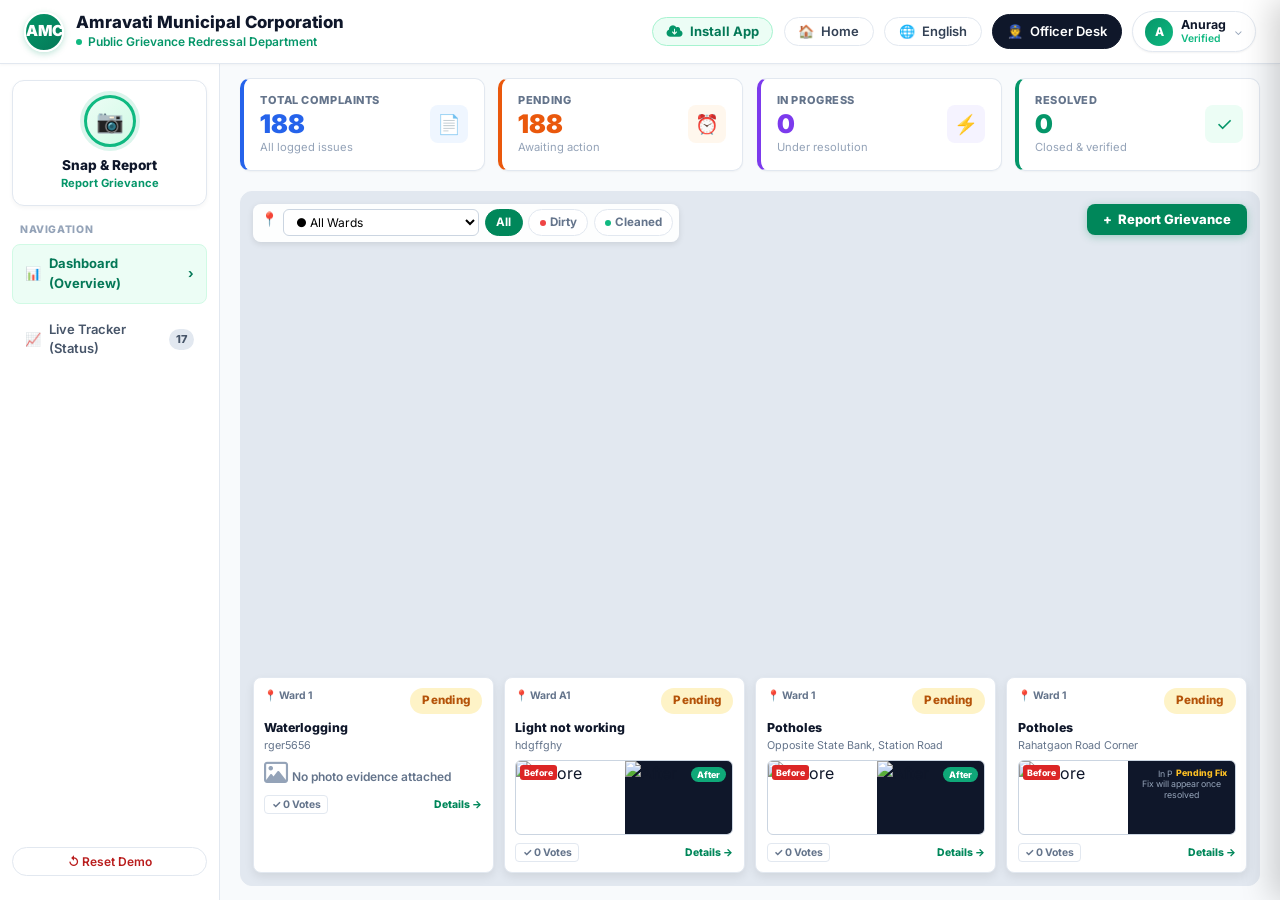
==== commit 288a9473: "fix(pwa): update manifest scope id, bump service worker to v2, add cache busting, and fix mobile car" ====
--- a/index.html
+++ b/index.html
@@ -32,8 +32,8 @@
   <link rel="stylesheet" href="https://unpkg.com/leaflet@1.9.4/dist/leaflet.css" />
 
   <!-- App Styles -->
-  <link rel="stylesheet" href="css/style.css" />
-  <link rel="stylesheet" href="css/components.css" />
+  <link rel="stylesheet" href="css/style.css?v=2.2" />
+  <link rel="stylesheet" href="css/components.css?v=2.2" />
 </head>
 <body>
 
@@ -1053,8 +1053,8 @@
   <!-- Leaflet GIS Map JS -->
   <script src="https://unpkg.com/leaflet@1.9.4/dist/leaflet.js"></script>
   <!-- PWA Controller -->
-  <script src="js/pwa.js"></script>
+  <script src="js/pwa.js?v=2.2"></script>
   <!-- Citizen App Engine -->
-  <script type="module" src="js/citizen.js"></script>
+  <script type="module" src="js/citizen.js?v=2.2"></script>
 </body>
 </html>
--- a/css/components.css
+++ b/css/components.css
@@ -5243,7 +5243,7 @@
   /* 3. Bottom Floating Grievance Cards Carousel */
   .map-bottom-cards-wrapper {
     position: absolute !important;
-    bottom: 12px !important;
+    bottom: 74px !important;
     left: 0 !important;
     right: 0 !important;
     z-index: 1000 !important;
@@ -5266,10 +5266,10 @@
     border-radius: 16px !important;
     box-shadow: 0 8px 24px rgba(0, 0, 0, 0.14) !important;
     border: 1px solid #e2e8f0 !important;
-    padding: 12px !important;
+    padding: 10px 12px !important;
     display: flex !important;
     flex-direction: column !important;
-    gap: 6px !important;
+    gap: 5px !important;
   }
 
   .card-tile-header {
@@ -5310,18 +5310,18 @@
   .no-photo-evidence-box {
     background: #f1f5f9 !important;
     border-radius: 10px !important;
-    height: 110px !important;
+    height: 88px !important;
     display: flex !important;
     flex-direction: column !important;
     align-items: center !important;
     justify-content: center !important;
-    gap: 6px !important;
+    gap: 4px !important;
     color: #64748b !important;
     border: 1px dashed #cbd5e1 !important;
   }
 
   .card-split-image-box {
-    height: 110px !important;
+    height: 88px !important;
     border-radius: 10px !important;
     overflow: hidden !important;
   }
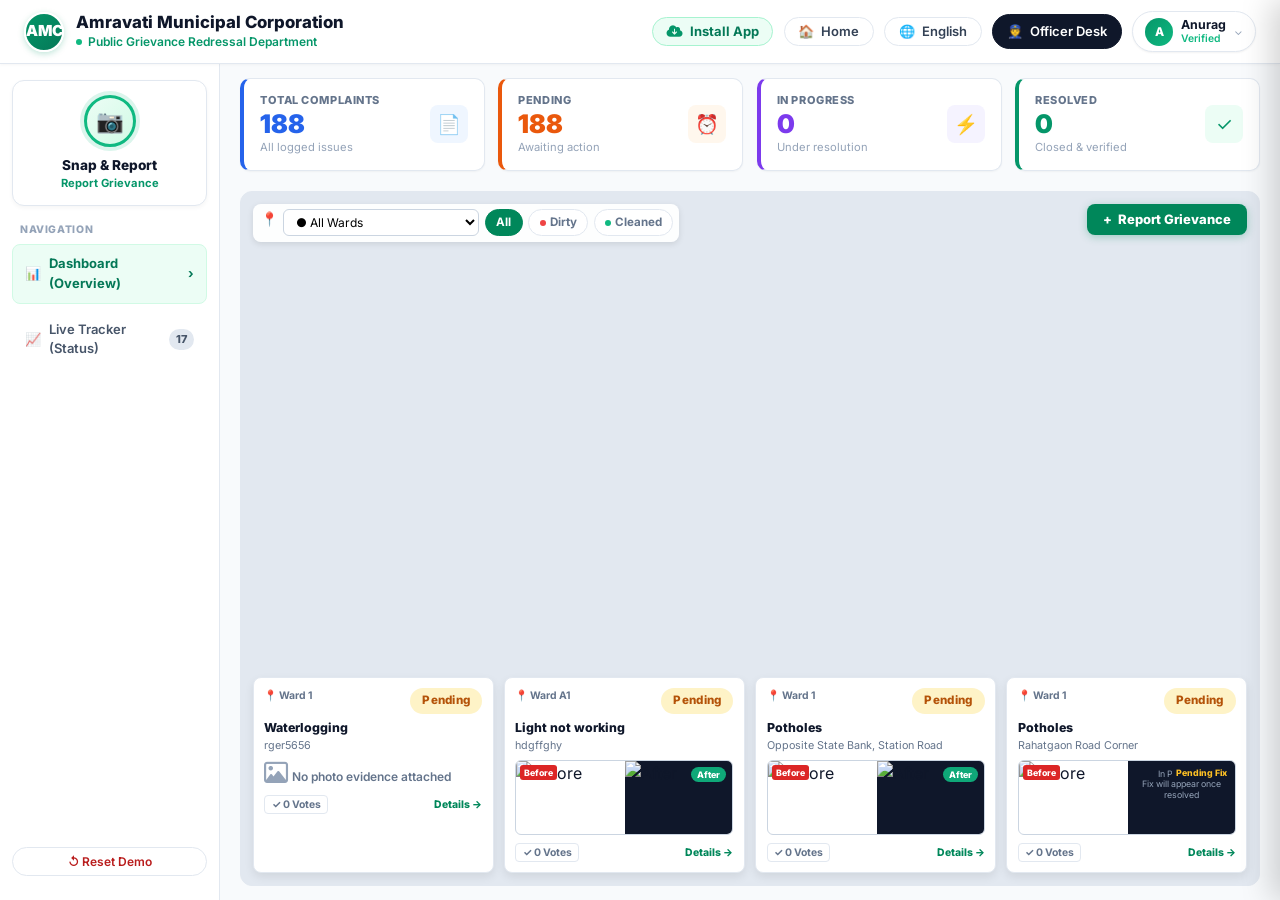
==== commit bf04e734: "fix the it" ====
--- a/index.html
+++ b/index.html
@@ -32,8 +32,8 @@
   <link rel="stylesheet" href="https://unpkg.com/leaflet@1.9.4/dist/leaflet.css" />
 
   <!-- App Styles -->
-  <link rel="stylesheet" href="css/style.css?v=2.2" />
-  <link rel="stylesheet" href="css/components.css?v=2.2" />
+  <link rel="stylesheet" href="css/style.css?v=2.3" />
+  <link rel="stylesheet" href="css/components.css?v=2.3" />
 </head>
 <body>
 
@@ -222,7 +222,7 @@
           <div class="map-top-overlay">
             <div class="map-filters-left">
               <span class="ward-icon-pin" style="color: #ef4444; font-size: 0.85rem; margin-left: 2px;">📍</span>
-              <select id="map-ward-select" class="ward-filter-select">
+              <select id="map-ward-select" class="ward-filter-select" aria-label="Filter complaints by ward">
                 <option value="">All Wards</option>
               </select>
               <button type="button" class="filter-pill active" data-filter="all">All</button>
@@ -1053,8 +1053,8 @@
   <!-- Leaflet GIS Map JS -->
   <script src="https://unpkg.com/leaflet@1.9.4/dist/leaflet.js"></script>
   <!-- PWA Controller -->
-  <script src="js/pwa.js?v=2.2"></script>
+  <script src="js/pwa.js?v=2.3"></script>
   <!-- Citizen App Engine -->
-  <script type="module" src="js/citizen.js?v=2.2"></script>
+  <script type="module" src="js/citizen.js?v=2.3"></script>
 </body>
 </html>
--- a/css/components.css
+++ b/css/components.css
@@ -4505,22 +4505,25 @@
 
 /* PWA Install Shelf / Banner */
 .pwa-install-shelf {
-  position: fixed;
-  bottom: 74px;
-  left: 50%;
-  transform: translateX(-50%) translateY(120%);
-  width: calc(100% - 24px);
-  max-width: 440px;
-  z-index: 100010;
-  transition: transform 0.35s cubic-bezier(0.16, 1, 0.3, 1), opacity 0.35s ease;
-  opacity: 0;
-  pointer-events: none;
+  position: fixed !important;
+  bottom: calc(64px + env(safe-area-inset-bottom, 0px) + 8px) !important;
+  left: 50% !important;
+  transform: translateX(-50%) translateY(120%) !important;
+  width: calc(100% - 24px) !important;
+  max-width: 440px !important;
+  z-index: 100010 !important;
+  transition: transform 0.35s cubic-bezier(0.16, 1, 0.3, 1), opacity 0.35s ease, visibility 0.35s ease !important;
+  opacity: 0 !important;
+  visibility: hidden !important;
+  pointer-events: none !important;
+  contain: layout style !important;
 }
 
 .pwa-install-shelf.visible {
-  transform: translateX(-50%) translateY(0);
-  opacity: 1;
-  pointer-events: auto;
+  transform: translateX(-50%) translateY(0) !important;
+  opacity: 1 !important;
+  visibility: visible !important;
+  pointer-events: auto !important;
 }
 
 .pwa-install-card {
@@ -4837,17 +4840,27 @@
    ========================================================================== */
 @media (max-width: 768px) {
 
-  /* Lock viewport so html & body never scroll or push bottom nav off-screen */
-  html, body {
+  /* Prevent body scrolling — overflow:hidden on BOTH html and body
+     is the cross-browser-safe way. overscroll-behavior: none stops bounce. */
+  html {
+    height: 100% !important;
+    height: 100dvh !important;
+    overflow: hidden !important;
+    overscroll-behavior: none !important;
+  }
+
+  body {
     height: 100% !important;
     height: 100dvh !important;
     max-height: 100dvh !important;
     overflow: hidden !important;
-    position: fixed !important;
-    inset: 0 !important;
+    overscroll-behavior: none !important;
+    display: flex !important;
+    flex-direction: column !important;
     width: 100% !important;
     margin: 0 !important;
     padding: 0 !important;
+    position: relative !important;
   }
 
   /* Mobile Bottom Navigation Bar -> Fixed cleanly at bottom of screen */
@@ -4868,8 +4881,10 @@
     box-shadow: 0 -4px 16px rgba(0, 0, 0, 0.08) !important;
   }
 
+  /* flex: 1 1 0% fills remaining space after header; explicit calc adds
+     a 60px deduction so content clears the fixed bottom-nav. */
   .dashboard-layout {
-    flex: 1 !important;
+    flex: 1 1 0% !important;
     height: calc(100dvh - 58px - 60px) !important;
     max-height: calc(100dvh - 58px - 60px) !important;
     min-height: 0 !important;
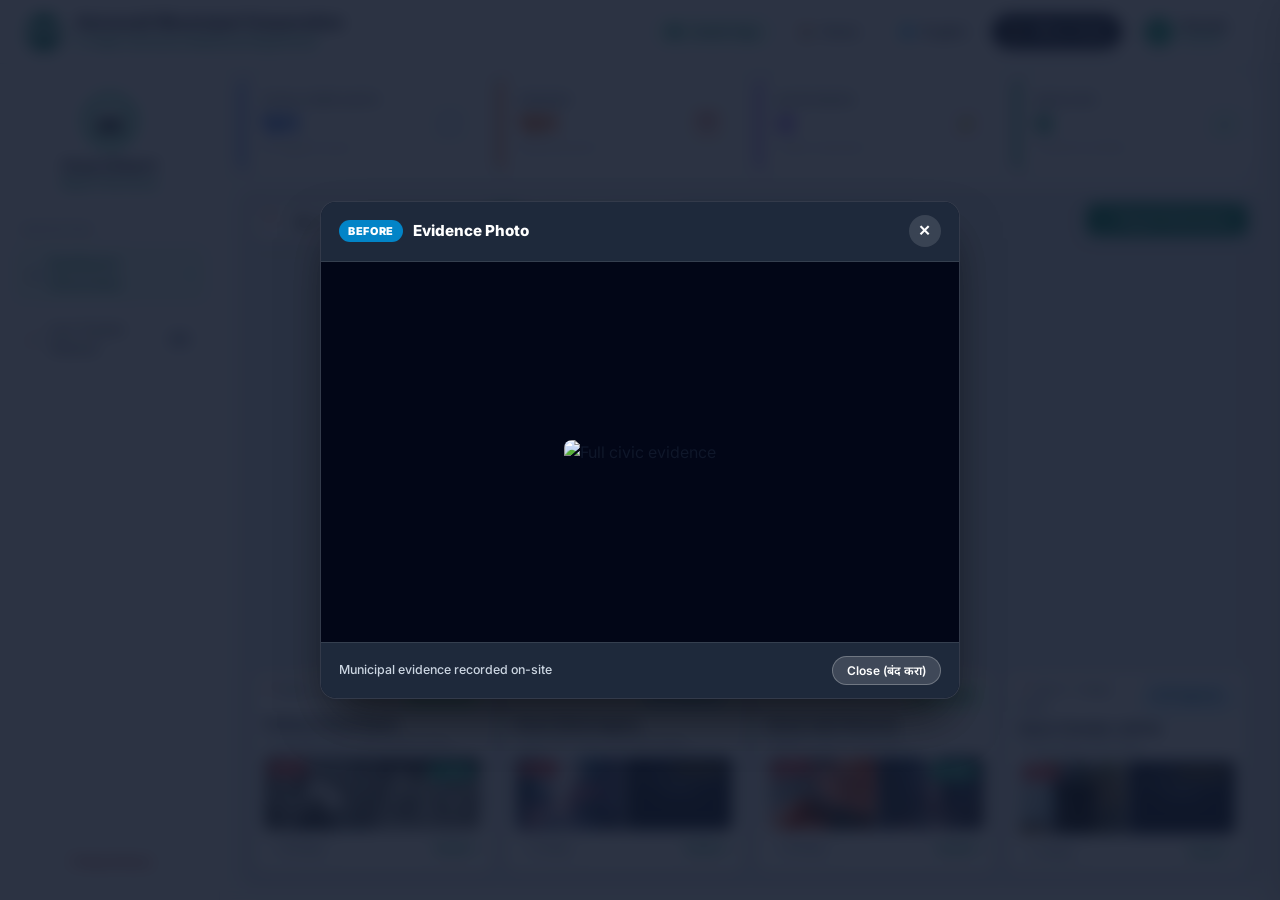
==== commit a0302dbf: "fix it" ====
--- a/index.html
+++ b/index.html
@@ -331,11 +331,11 @@
 
             <!-- Sub tabs: Live Timeline / Officers & Squad -->
             <div class="ticket-sub-tabs">
-              <div class="sub-tab-item active">
+              <div class="sub-tab-item active" id="sub-tab-timeline">
                 <i class="fa-solid fa-check"></i>
                 <span>Live Timeline</span>
               </div>
-              <div class="sub-tab-item">
+              <div class="sub-tab-item" id="sub-tab-officers">
                 <i class="fa-solid fa-users"></i>
                 <span>Officers & Squad</span>
               </div>
@@ -358,20 +358,30 @@
                 </div>
 
                 <div class="ba-card-body-content">
-                  <div class="ba-row-item">
-                    <span class="ba-label-tag">BEFORE:</span>
-                    <div class="ba-thumb-container">
-                      <div id="detail-no-photo-box" class="ba-dashed-empty-box" style="display: none;">
-                        <i class="fa-regular fa-image"></i>
+                  <div class="ba-photos-split-row">
+                    <div class="ba-row-item">
+                      <span class="ba-label-tag">BEFORE:</span>
+                      <div class="ba-thumb-container">
+                        <div id="detail-no-photo-box" class="ba-dashed-empty-box" style="display: none;">
+                          <i class="fa-regular fa-image"></i>
+                        </div>
+                        <img id="detail-before-img" src="https://images.unsplash.com/photo-1515162816999-a0c47dc192f7?w=500" alt="Before repair" />
                       </div>
-                      <img id="detail-before-img" src="https://images.unsplash.com/photo-1515162816999-a0c47dc192f7?w=500" alt="Before repair" />
+                    </div>
+
+                    <div class="ba-row-item" id="ba-row-after" style="display: none;">
+                      <span class="ba-label-tag" style="color: #059669;">AFTER:</span>
+                      <div class="ba-thumb-container ba-thumb-after">
+                        <img id="detail-after-img" src="" alt="After repair" />
+                        <span class="ba-after-badge"><i class="fa-solid fa-check"></i> Resolved</span>
+                      </div>
                     </div>
                   </div>
 
                   <div class="ba-row-item" style="margin-top: 0.5rem;">
                     <span class="ba-label-tag">STATUS:</span>
                     <div id="detail-ba-status-pill" class="ba-status-pill-dark">
-                      <span class="ba-clock-icon">⏰</span>
+                      <span class="ba-clock-icon" id="detail-ba-status-icon">⏰</span>
                       <div class="ba-status-text-col">
                         <div id="detail-ba-status-title" class="ba-status-title">Pending Fix</div>
                         <div id="detail-ba-status-sub" class="ba-status-sub">Work in progress on site</div>
@@ -381,125 +391,133 @@
                 </div>
               </div>
 
-              <!-- Two-Column Flow (Citizen vs Officer with Center Spine - Matching Screenshot 1) -->
-              <div class="timeline-two-column-flow">
-                
-                <div class="timeline-flow-header-roles">
-                  <div class="role-header-col role-citizen">
-                    <span>👤</span>
-                    <span>Citizen</span>
+              <!-- VIEW A: Two-Column Flow (Live Timeline) -->
+              <div id="timeline-flow-view">
+                <div class="timeline-two-column-flow">
+                  
+                  <div class="timeline-flow-header-roles">
+                    <div class="role-header-col role-citizen">
+                      <span>👤</span>
+                      <span>Citizen</span>
+                    </div>
+                    <div class="role-header-spine-spacer"></div>
+                    <div class="role-header-col role-officer">
+                      <span style="color: #2563eb;">🛡️</span>
+                      <span>Officer</span>
+                    </div>
                   </div>
-                  <div class="role-header-spine-spacer"></div>
-                  <div class="role-header-col role-officer">
-                    <span style="color: #2563eb;">🛡️</span>
-                    <span>Officer</span>
-                  </div>
-                </div>
-
-                <div class="timeline-spine-wrapper">
-                  <!-- Continuous Vertical Center Spine Line -->
-                  <div class="timeline-vertical-spine-line"></div>
-
-                  <!-- ROW 1: Citizen Submission (Step 1) -->
-                  <div class="timeline-step-row citizen-row" id="track-step-row-1">
-                    <div class="timeline-card-cell left-cell">
-                      <div class="flow-citizen-card">
-                        <div class="flow-card-icon-box">
-                          <span style="font-size: 1.35rem; color: #059669;">📄</span>
+
+                  <div class="timeline-spine-wrapper">
+                    <!-- Continuous Vertical Center Spine Line -->
+                    <div class="timeline-vertical-spine-line"></div>
+
+                    <!-- ROW 1: Citizen Submission (Step 1) -->
+                    <div class="timeline-step-row citizen-row" id="track-step-row-1">
+                      <div class="timeline-card-cell left-cell">
+                        <div class="flow-citizen-card">
+                          <div class="flow-card-icon-box">
+                            <span style="font-size: 1.35rem; color: #059669;">📄</span>
+                          </div>
+                          <div class="flow-card-body">
+                            <h4 id="flow-card-status-1">Pending</h4>
+                            <div id="flow-card-defect">Waterlogging</div>
+                            <div class="flow-card-time" id="flow-card-date">22 Oct 2026, 01:19 pm</div>
+                          </div>
                         </div>
-                        <div class="flow-card-body">
-                          <h4 id="flow-card-status-1">Pending</h4>
-                          <div id="flow-card-defect">Waterlogging</div>
-                          <div class="flow-card-time" id="flow-card-date">22 Oct 2026, 01:19 pm</div>
+                        <div class="timeline-connector-branch right-branch" id="track-branch-1"></div>
+                      </div>
+
+                      <div class="timeline-node-cell">
+                        <div class="timeline-spine-node done" id="track-node-1">
+                          <span>✓</span>
                         </div>
                       </div>
-                      <div class="timeline-connector-branch right-branch" id="track-branch-1"></div>
+
+                      <div class="timeline-card-cell right-cell empty-cell"></div>
                     </div>
 
-                    <div class="timeline-node-cell">
-                      <div class="timeline-spine-node done" id="track-node-1">
-                        <span>✓</span>
+                    <!-- ROW 2: Field Unit Assigned (Step 2) -->
+                    <div class="timeline-step-row officer-row" id="track-step-row-2">
+                      <div class="timeline-card-cell left-cell empty-cell"></div>
+
+                      <div class="timeline-node-cell">
+                        <div class="timeline-spine-node" id="track-node-2">
+                          <span class="node-inner-dot"></span>
+                        </div>
+                      </div>
+
+                      <div class="timeline-card-cell right-cell">
+                        <div class="timeline-connector-branch left-branch" id="track-branch-2"></div>
+                        <div class="officer-step-card" id="track-card-2">
+                          <div class="officer-card-header">
+                            <span class="officer-icon-badge" style="color: #2563eb;" id="flow-card-icon-2">👤</span>
+                            <h5 id="flow-card-status-2">Assigned</h5>
+                          </div>
+                          <p id="flow-card-sub-2">We will assign an officer soon.</p>
+                          <div id="flow-card-officer-meta-2" class="flow-officer-meta-pill" style="display: none;"></div>
+                        </div>
                       </div>
                     </div>
 
-                    <div class="timeline-card-cell right-cell empty-cell"></div>
-                  </div>
-
-                  <!-- ROW 2: Field Unit Assigned (Step 2) -->
-                  <div class="timeline-step-row officer-row" id="track-step-row-2">
-                    <div class="timeline-card-cell left-cell empty-cell"></div>
-
-                    <div class="timeline-node-cell">
-                      <div class="timeline-spine-node" id="track-node-2">
-                        <span class="node-inner-dot"></span>
+                    <!-- ROW 3: Under Review & Squad Inspection (Step 3) -->
+                    <div class="timeline-step-row officer-row" id="track-step-row-3">
+                      <div class="timeline-card-cell left-cell empty-cell"></div>
+
+                      <div class="timeline-node-cell">
+                        <div class="timeline-spine-node" id="track-node-3">
+                          <span class="node-inner-dot"></span>
+                        </div>
+                      </div>
+
+                      <div class="timeline-card-cell right-cell">
+                        <div class="timeline-connector-branch left-branch" id="track-branch-3"></div>
+                        <div class="officer-step-card" id="track-card-3">
+                          <div class="officer-card-header">
+                            <span class="officer-icon-badge" style="color: #f59e0b;" id="flow-card-icon-3">🔧</span>
+                            <h5 id="flow-card-status-3">Under Review</h5>
+                          </div>
+                          <p id="flow-card-sub-3">There is severe waterlogging on the road, causing...</p>
+                        </div>
                       </div>
                     </div>
 
-                    <div class="timeline-card-cell right-cell">
-                      <div class="timeline-connector-branch left-branch" id="track-branch-2"></div>
-                      <div class="officer-step-card" id="track-card-2">
-                        <div class="officer-card-header">
-                          <span class="officer-icon-badge" style="color: #2563eb;">👤</span>
-                          <h5 id="flow-card-status-2">Assigned</h5>
+                    <!-- ROW 4: Verified & Resolved (Step 4) -->
+                    <div class="timeline-step-row officer-row" id="track-step-row-4">
+                      <div class="timeline-card-cell left-cell empty-cell"></div>
+
+                      <div class="timeline-node-cell">
+                        <div class="timeline-spine-node" id="track-node-4">
+                          <span class="node-inner-dot"></span>
                         </div>
-                        <p id="flow-card-sub-2">We will assign an officer soon.</p>
+                      </div>
+
+                      <div class="timeline-card-cell right-cell">
+                        <div class="timeline-connector-branch left-branch" id="track-branch-4"></div>
+                        <div class="officer-step-card resolved-card" id="track-card-4">
+                          <div class="officer-card-header" style="justify-content: space-between;">
+                            <div style="display: flex; align-items: center; gap: 0.45rem;">
+                              <span class="officer-icon-badge" style="color: #94a3b8;" id="flow-card-icon-4">🕒</span>
+                              <h5 id="flow-card-status-4">Resolved</h5>
+                            </div>
+                            <span id="flow-card-badge-4" class="upcoming-badge">Upcoming</span>
+                          </div>
+                          <p id="flow-card-sub-4">Officer will share work details and photos.</p>
+                        </div>
                       </div>
                     </div>
+
                   </div>
 
-                  <!-- ROW 3: Under Review & Squad Inspection (Step 3) -->
-                  <div class="timeline-step-row officer-row" id="track-step-row-3">
-                    <div class="timeline-card-cell left-cell empty-cell"></div>
-
-                    <div class="timeline-node-cell">
-                      <div class="timeline-spine-node" id="track-node-3">
-                        <span class="node-inner-dot"></span>
-                      </div>
-                    </div>
-
-                    <div class="timeline-card-cell right-cell">
-                      <div class="timeline-connector-branch left-branch" id="track-branch-3"></div>
-                      <div class="officer-step-card" id="track-card-3">
-                        <div class="officer-card-header">
-                          <span class="officer-icon-badge" style="color: #f59e0b;">🔧</span>
-                          <h5 id="flow-card-status-3">Under Review</h5>
-                        </div>
-                        <p id="flow-card-sub-3">There is severe waterlogging on the road, causing...</p>
-                      </div>
-                    </div>
-                  </div>
-
-                  <!-- ROW 4: Verified & Resolved (Step 4) -->
-                  <div class="timeline-step-row officer-row" id="track-step-row-4">
-                    <div class="timeline-card-cell left-cell empty-cell"></div>
-
-                    <div class="timeline-node-cell">
-                      <div class="timeline-spine-node" id="track-node-4">
-                        <span class="node-inner-dot"></span>
-                      </div>
-                    </div>
-
-                    <div class="timeline-card-cell right-cell">
-                      <div class="timeline-connector-branch left-branch" id="track-branch-4"></div>
-                      <div class="officer-step-card resolved-card" id="track-card-4">
-                        <div class="officer-card-header" style="justify-content: space-between;">
-                          <div style="display: flex; align-items: center; gap: 0.45rem;">
-                            <span class="officer-icon-badge" style="color: #94a3b8;">🕒</span>
-                            <h5 id="flow-card-status-4">Resolved</h5>
-                          </div>
-                          <span id="flow-card-badge-4" class="upcoming-badge">Upcoming</span>
-                        </div>
-                        <p id="flow-card-sub-4">Officer will share work details and photos.</p>
-                      </div>
-                    </div>
-                  </div>
-
                 </div>
 
+                <!-- Bottom Hint Text Matching Screenshot 2 -->
+                <div class="timeline-bottom-hint">Citizen updates on the left • Officer updates on the right</div>
               </div>
 
-              <!-- Bottom Hint Text Matching Screenshot 2 -->
-              <div class="timeline-bottom-hint">Citizen updates on the left • Officer updates on the right</div>
+              <!-- VIEW B: Officers & Squad Dossier Panel (Shown when Officers & Squad sub-tab is clicked) -->
+              <div id="officers-squad-view" class="officers-squad-view-panel" style="display: none;">
+                <!-- Populated dynamically via js/citizen.js -->
+              </div>
 
             </div>
 
@@ -1050,11 +1068,35 @@
     </a>
   </nav>
 
+  <!-- ====================================================================
+       Lightbox Modal for Evidence Photo Zoom (Click to open big)
+       ==================================================================== -->
+  <div id="image-lightbox-modal" class="image-lightbox-backdrop" style="display: none;">
+    <div class="image-lightbox-card">
+      <div class="image-lightbox-header">
+        <div class="image-lightbox-tag-title">
+          <span id="image-lightbox-badge" class="image-lightbox-badge">BEFORE</span>
+          <h4 id="image-lightbox-title" style="margin: 0; font-size: 0.95rem; font-weight: 800; color: #ffffff;">Evidence Photo</h4>
+        </div>
+        <button type="button" id="image-lightbox-close-btn" class="image-lightbox-close" aria-label="Close photo preview">✕</button>
+      </div>
+      <div class="image-lightbox-image-wrap">
+        <img id="image-lightbox-img" src="" alt="Full civic evidence" />
+      </div>
+      <div class="image-lightbox-footer">
+        <div id="image-lightbox-caption" class="image-lightbox-caption">Municipal evidence recorded on-site</div>
+        <button type="button" id="image-lightbox-dismiss-btn" class="pill-btn" style="background: rgba(255,255,255,0.15); color: #ffffff; border: 1px solid rgba(255,255,255,0.25); font-size: 0.75rem;">
+          Close (बंद करा)
+        </button>
+      </div>
+    </div>
+  </div>
+
   <!-- Leaflet GIS Map JS -->
   <script src="https://unpkg.com/leaflet@1.9.4/dist/leaflet.js"></script>
   <!-- PWA Controller -->
-  <script src="js/pwa.js?v=2.3"></script>
+  <script src="js/pwa.js?v=2.4"></script>
   <!-- Citizen App Engine -->
-  <script type="module" src="js/citizen.js?v=2.3"></script>
+  <script type="module" src="js/citizen.js?v=2.4"></script>
 </body>
 </html>
--- a/css/components.css
+++ b/css/components.css
@@ -2356,7 +2356,14 @@
   background: #f8fafc;
 }
 
-#detail-before-img {
+.ba-dashed-empty-box[style*="display: none"],
+.ba-row-item[style*="display: none"],
+#detail-before-img[style*="display: none"] {
+  display: none !important;
+}
+
+#detail-before-img,
+#detail-after-img {
   width: 56px;
   height: 56px;
   object-fit: cover;
@@ -5258,25 +5265,33 @@
   /* 3. Bottom Floating Grievance Cards Carousel */
   .map-bottom-cards-wrapper {
     position: absolute !important;
-    bottom: 74px !important;
+    bottom: 12px !important;
     left: 0 !important;
     right: 0 !important;
     z-index: 1000 !important;
-    padding: 0 14px !important;
+    padding: 0 16px 4px 16px !important;
     margin: 0 !important;
     overflow-x: auto !important;
     -webkit-overflow-scrolling: touch !important;
     scroll-snap-type: x mandatory !important;
     display: flex !important;
     gap: 12px !important;
-    pointer-events: none !important;
+    pointer-events: auto !important;
+    touch-action: pan-x !important;
+    overscroll-behavior-x: contain !important;
+    scrollbar-width: none !important;
+  }
+
+  .map-bottom-cards-wrapper::-webkit-scrollbar {
+    display: none !important;
   }
 
   .complaint-card-tile {
     pointer-events: auto !important;
-    flex: 0 0 76vw !important;
-    max-width: 295px !important;
-    scroll-snap-align: start !important;
+    flex: 0 0 82vw !important;
+    max-width: 320px !important;
+    min-width: 270px !important;
+    scroll-snap-align: center !important;
     background: #ffffff !important;
     border-radius: 16px !important;
     box-shadow: 0 8px 24px rgba(0, 0, 0, 0.14) !important;
@@ -5697,9 +5712,14 @@
   }
 
   .ba-row-item {
-    display: flex !important;
-    align-items: center !important;
-    gap: 10px !important;
+    display: flex;
+    align-items: center;
+    gap: 10px;
+  }
+
+  .ba-row-item[style*="display: none"],
+  .ba-row-item.hidden {
+    display: none !important;
   }
 
   .ba-label-tag {
@@ -5711,24 +5731,54 @@
   }
 
   .ba-dashed-empty-box {
-    width: 44px !important;
-    height: 44px !important;
-    border: 1.5px dashed #cbd5e1 !important;
-    border-radius: 8px !important;
-    display: flex !important;
-    align-items: center !important;
-    justify-content: center !important;
-    color: #94a3b8 !important;
-    font-size: 1.15rem !important;
-    background: #ffffff !important;
-  }
-
-  #detail-before-img {
+    width: 44px;
+    height: 44px;
+    border: 1.5px dashed #cbd5e1;
+    border-radius: 8px;
+    display: flex;
+    align-items: center;
+    justify-content: center;
+    color: #94a3b8;
+    font-size: 1.15rem;
+    background: #ffffff;
+  }
+
+  .ba-dashed-empty-box[style*="display: none"],
+  .ba-dashed-empty-box.hidden {
+    display: none !important;
+  }
+
+  #detail-before-img[style*="display: none"],
+  #detail-before-img.hidden {
+    display: none !important;
+  }
+
+  #detail-before-img,
+  #detail-after-img {
     width: 44px !important;
     height: 44px !important;
     border-radius: 8px !important;
     object-fit: cover !important;
     border: 1px solid #cbd5e1 !important;
+    background: #f1f5f9 !important;
+    box-shadow: 0 1px 3px rgba(0, 0, 0, 0.08) !important;
+  }
+
+  .ba-thumb-after {
+    display: inline-flex !important;
+    align-items: center !important;
+    gap: 8px !important;
+  }
+
+  .ba-after-badge {
+    background: #ecfdf5 !important;
+    color: #047857 !important;
+    border: 1px solid #a7f3d0 !important;
+    border-radius: 9999px !important;
+    font-size: 0.65rem !important;
+    font-weight: 800 !important;
+    padding: 2px 8px !important;
+    white-space: nowrap !important;
   }
 
   .ba-status-pill-dark {
@@ -6006,3 +6056,373 @@
   }
 }
 
+/* ==========================================================================
+   Officers & Squad View Panel Styling
+   ========================================================================== */
+.officers-squad-view-panel {
+  display: flex;
+  flex-direction: column;
+  gap: 0.85rem;
+  padding: 0.5rem 0;
+}
+
+.officer-dossier-card {
+  background: #ffffff;
+  border: 1px solid #e2e8f0;
+  border-radius: 12px;
+  padding: 1rem;
+  display: flex;
+  flex-direction: column;
+  gap: 0.85rem;
+  box-shadow: 0 2px 8px rgba(0, 0, 0, 0.04);
+}
+
+.officer-profile-header {
+  display: flex;
+  align-items: center;
+  gap: 0.85rem;
+}
+
+.officer-avatar-box {
+  position: relative;
+  width: 52px;
+  height: 52px;
+  flex-shrink: 0;
+}
+
+.officer-avatar-img {
+  width: 100%;
+  height: 100%;
+  border-radius: 50%;
+  object-fit: cover;
+  border: 2px solid #059669;
+}
+
+.officer-verified-badge {
+  position: absolute;
+  bottom: -2px;
+  right: -2px;
+  width: 18px;
+  height: 18px;
+  border-radius: 50%;
+  background: #059669;
+  color: #ffffff;
+  display: flex;
+  align-items: center;
+  justify-content: center;
+  font-size: 10px;
+  font-weight: 900;
+  border: 2px solid #ffffff;
+}
+
+.officer-info-col {
+  display: flex;
+  flex-direction: column;
+  gap: 2px;
+  flex: 1;
+}
+
+.officer-name-row {
+  display: flex;
+  align-items: center;
+  justify-content: space-between;
+  gap: 0.5rem;
+}
+
+.officer-name-row h4 {
+  font-size: 0.95rem;
+  font-weight: 800;
+  color: #0f172a;
+  margin: 0;
+}
+
+.badge-role-tag {
+  background: #ecfdf5;
+  color: #047857;
+  border: 1px solid #a7f3d0;
+  border-radius: 9999px;
+  font-size: 0.65rem;
+  font-weight: 800;
+  padding: 1px 7px;
+  white-space: nowrap;
+}
+
+.officer-role-title {
+  font-size: 0.775rem;
+  color: #475569;
+  font-weight: 600;
+}
+
+.officer-dept-label {
+  font-size: 0.68rem;
+  color: #94a3b8;
+}
+
+.officer-actions-row {
+  display: flex;
+  gap: 0.5rem;
+}
+
+.btn-officer-action {
+  flex: 1;
+  display: inline-flex;
+  align-items: center;
+  justify-content: center;
+  gap: 0.4rem;
+  padding: 0.45rem 0.75rem;
+  border-radius: 8px;
+  font-size: 0.75rem;
+  font-weight: 700;
+  text-decoration: none;
+  transition: all 0.15s ease;
+}
+
+.btn-officer-call {
+  background: #00875a;
+  color: #ffffff;
+}
+
+.btn-officer-call:hover {
+  background: #007048;
+}
+
+.btn-officer-email {
+  background: #f1f5f9;
+  color: #334155;
+  border: 1px solid #cbd5e1;
+}
+
+.btn-officer-email:hover {
+  background: #e2e8f0;
+}
+
+.officer-meta-grid {
+  display: grid;
+  grid-template-columns: repeat(2, 1fr);
+  gap: 0.5rem;
+  background: #f8fafc;
+  padding: 0.75rem;
+  border-radius: 8px;
+  border: 1px solid #e2e8f0;
+}
+
+.officer-meta-item {
+  display: flex;
+  flex-direction: column;
+  gap: 2px;
+}
+
+.officer-meta-item .meta-label {
+  font-size: 0.62rem;
+  font-weight: 800;
+  color: #94a3b8;
+  letter-spacing: 0.03em;
+}
+
+.officer-meta-item .meta-value {
+  font-size: 0.75rem;
+  font-weight: 700;
+  color: #1e293b;
+}
+
+.officer-remarks-card {
+  background: #f0fdf4;
+  border-left: 3px solid #059669;
+  padding: 0.65rem 0.85rem;
+  border-radius: 0 8px 8px 0;
+}
+
+.remarks-header {
+  display: flex;
+  align-items: center;
+  gap: 0.35rem;
+  font-size: 0.725rem;
+  font-weight: 800;
+  color: #065f46;
+  margin-bottom: 0.25rem;
+}
+
+.remarks-body {
+  font-size: 0.725rem;
+  color: #166534;
+  margin: 0;
+  font-style: italic;
+  line-height: 1.4;
+}
+
+.officer-pending-state-card {
+  background: #ffffff;
+  border: 1.5px dashed #cbd5e1;
+  border-radius: 12px;
+  padding: 1.5rem;
+  text-align: center;
+  display: flex;
+  flex-direction: column;
+  align-items: center;
+  gap: 0.5rem;
+}
+
+.officer-pending-state-card .pending-icon-circle {
+  font-size: 1.75rem;
+}
+
+.officer-pending-state-card h4 {
+  font-size: 0.9rem;
+  font-weight: 800;
+  color: #0f172a;
+  margin: 0;
+}
+
+.officer-pending-state-card p {
+  font-size: 0.75rem;
+  color: #64748b;
+  margin: 0;
+  max-width: 320px;
+  line-height: 1.4;
+}
+
+.officer-sla-pill {
+  background: #fef3c7;
+  color: #92400e;
+  border: 1px solid #fde68a;
+  padding: 2px 8px;
+  border-radius: 9999px;
+  font-size: 0.68rem;
+  font-weight: 800;
+}
+
+/* ==========================================================================
+   Image Lightbox Modal (Click thumbnail to open big)
+   ========================================================================== */
+.image-lightbox-backdrop {
+  position: fixed !important;
+  inset: 0 !important;
+  z-index: 99999 !important;
+  background: rgba(15, 23, 42, 0.88) !important;
+  backdrop-filter: blur(8px) !important;
+  -webkit-backdrop-filter: blur(8px) !important;
+  display: flex !important;
+  align-items: center !important;
+  justify-content: center !important;
+  padding: 1rem !important;
+  animation: lbFadeIn 0.2s ease-out !important;
+}
+
+.image-lightbox-card {
+  background: #0f172a !important;
+  border: 1px solid rgba(255, 255, 255, 0.15) !important;
+  border-radius: 16px !important;
+  width: 100% !important;
+  max-width: 640px !important;
+  display: flex !important;
+  flex-direction: column !important;
+  overflow: hidden !important;
+  box-shadow: 0 25px 50px -12px rgba(0, 0, 0, 0.6) !important;
+  animation: lbScaleUp 0.25s cubic-bezier(0.16, 1, 0.3, 1) !important;
+}
+
+.image-lightbox-header {
+  display: flex !important;
+  align-items: center !important;
+  justify-content: space-between !important;
+  padding: 0.85rem 1.15rem !important;
+  border-bottom: 1px solid rgba(255, 255, 255, 0.1) !important;
+  background: #1e293b !important;
+}
+
+.image-lightbox-tag-title {
+  display: flex !important;
+  align-items: center !important;
+  gap: 0.65rem !important;
+}
+
+.image-lightbox-badge {
+  background: #0284c7 !important;
+  color: #ffffff !important;
+  padding: 3px 9px !important;
+  border-radius: 9999px !important;
+  font-size: 0.68rem !important;
+  font-weight: 900 !important;
+  letter-spacing: 0.05em !important;
+}
+
+.image-lightbox-close {
+  background: rgba(255, 255, 255, 0.12) !important;
+  border: none !important;
+  color: #ffffff !important;
+  width: 32px !important;
+  height: 32px !important;
+  border-radius: 50% !important;
+  cursor: pointer !important;
+  display: flex !important;
+  align-items: center !important;
+  justify-content: center !important;
+  font-size: 0.95rem !important;
+  font-weight: 700 !important;
+  transition: all 0.15s ease !important;
+}
+
+.image-lightbox-close:hover {
+  background: rgba(255, 255, 255, 0.25) !important;
+  transform: scale(1.08) !important;
+}
+
+.image-lightbox-image-wrap {
+  width: 100% !important;
+  height: 380px !important;
+  background: #020617 !important;
+  display: flex !important;
+  align-items: center !important;
+  justify-content: center !important;
+  overflow: hidden !important;
+  padding: 0.5rem !important;
+}
+
+.image-lightbox-image-wrap img {
+  max-width: 100% !important;
+  max-height: 100% !important;
+  width: auto !important;
+  height: auto !important;
+  object-fit: contain !important;
+  border-radius: 8px !important;
+}
+
+.image-lightbox-footer {
+  padding: 0.85rem 1.15rem !important;
+  display: flex !important;
+  align-items: center !important;
+  justify-content: space-between !important;
+  background: #1e293b !important;
+  border-top: 1px solid rgba(255, 255, 255, 0.1) !important;
+}
+
+.image-lightbox-caption {
+  font-size: 0.775rem !important;
+  color: #cbd5e1 !important;
+  font-weight: 500 !important;
+}
+
+#detail-before-img,
+#detail-after-img {
+  cursor: pointer !important;
+  transition: transform 0.15s ease, box-shadow 0.15s ease !important;
+}
+
+#detail-before-img:hover,
+#detail-after-img:hover {
+  transform: scale(1.06) !important;
+  box-shadow: 0 4px 12px rgba(0, 0, 0, 0.25) !important;
+}
+
+@keyframes lbFadeIn {
+  from { opacity: 0; }
+  to { opacity: 1; }
+}
+
+@keyframes lbScaleUp {
+  from { opacity: 0; transform: scale(0.92); }
+  to { opacity: 1; transform: scale(1); }
+}
+
+
+
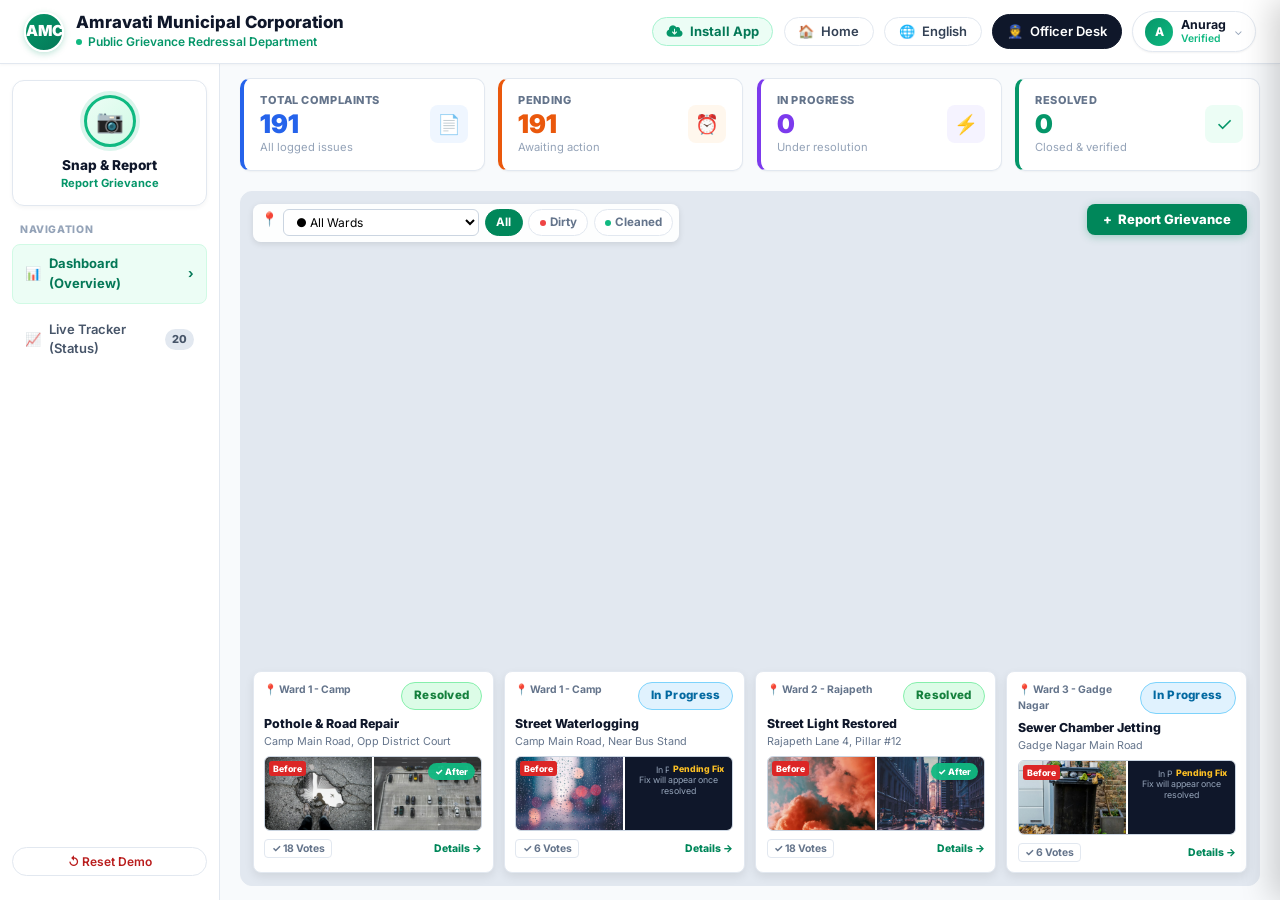
==== commit e729c88d: "before and after issue" ====
--- a/index.html
+++ b/index.html
@@ -33,7 +33,7 @@
 
   <!-- App Styles -->
   <link rel="stylesheet" href="css/style.css?v=2.3" />
-  <link rel="stylesheet" href="css/components.css?v=2.3" />
+  <link rel="stylesheet" href="css/components.css?v=2.5" />
 </head>
 <body>
 
@@ -1097,6 +1097,6 @@
   <!-- PWA Controller -->
   <script src="js/pwa.js?v=2.4"></script>
   <!-- Citizen App Engine -->
-  <script type="module" src="js/citizen.js?v=2.4"></script>
+  <script type="module" src="js/citizen.js?v=2.5"></script>
 </body>
 </html>
--- a/css/components.css
+++ b/css/components.css
@@ -6295,17 +6295,22 @@
    Image Lightbox Modal (Click thumbnail to open big)
    ========================================================================== */
 .image-lightbox-backdrop {
-  position: fixed !important;
-  inset: 0 !important;
-  z-index: 99999 !important;
-  background: rgba(15, 23, 42, 0.88) !important;
-  backdrop-filter: blur(8px) !important;
-  -webkit-backdrop-filter: blur(8px) !important;
+  position: fixed;
+  inset: 0;
+  z-index: 99999;
+  background: rgba(15, 23, 42, 0.88);
+  backdrop-filter: blur(8px);
+  -webkit-backdrop-filter: blur(8px);
+  display: none;
+  align-items: center;
+  justify-content: center;
+  padding: 1rem;
+}
+
+.image-lightbox-backdrop.active,
+.image-lightbox-backdrop.open {
   display: flex !important;
-  align-items: center !important;
-  justify-content: center !important;
-  padding: 1rem !important;
-  animation: lbFadeIn 0.2s ease-out !important;
+  animation: lbFadeIn 0.2s ease-out;
 }
 
 .image-lightbox-card {
